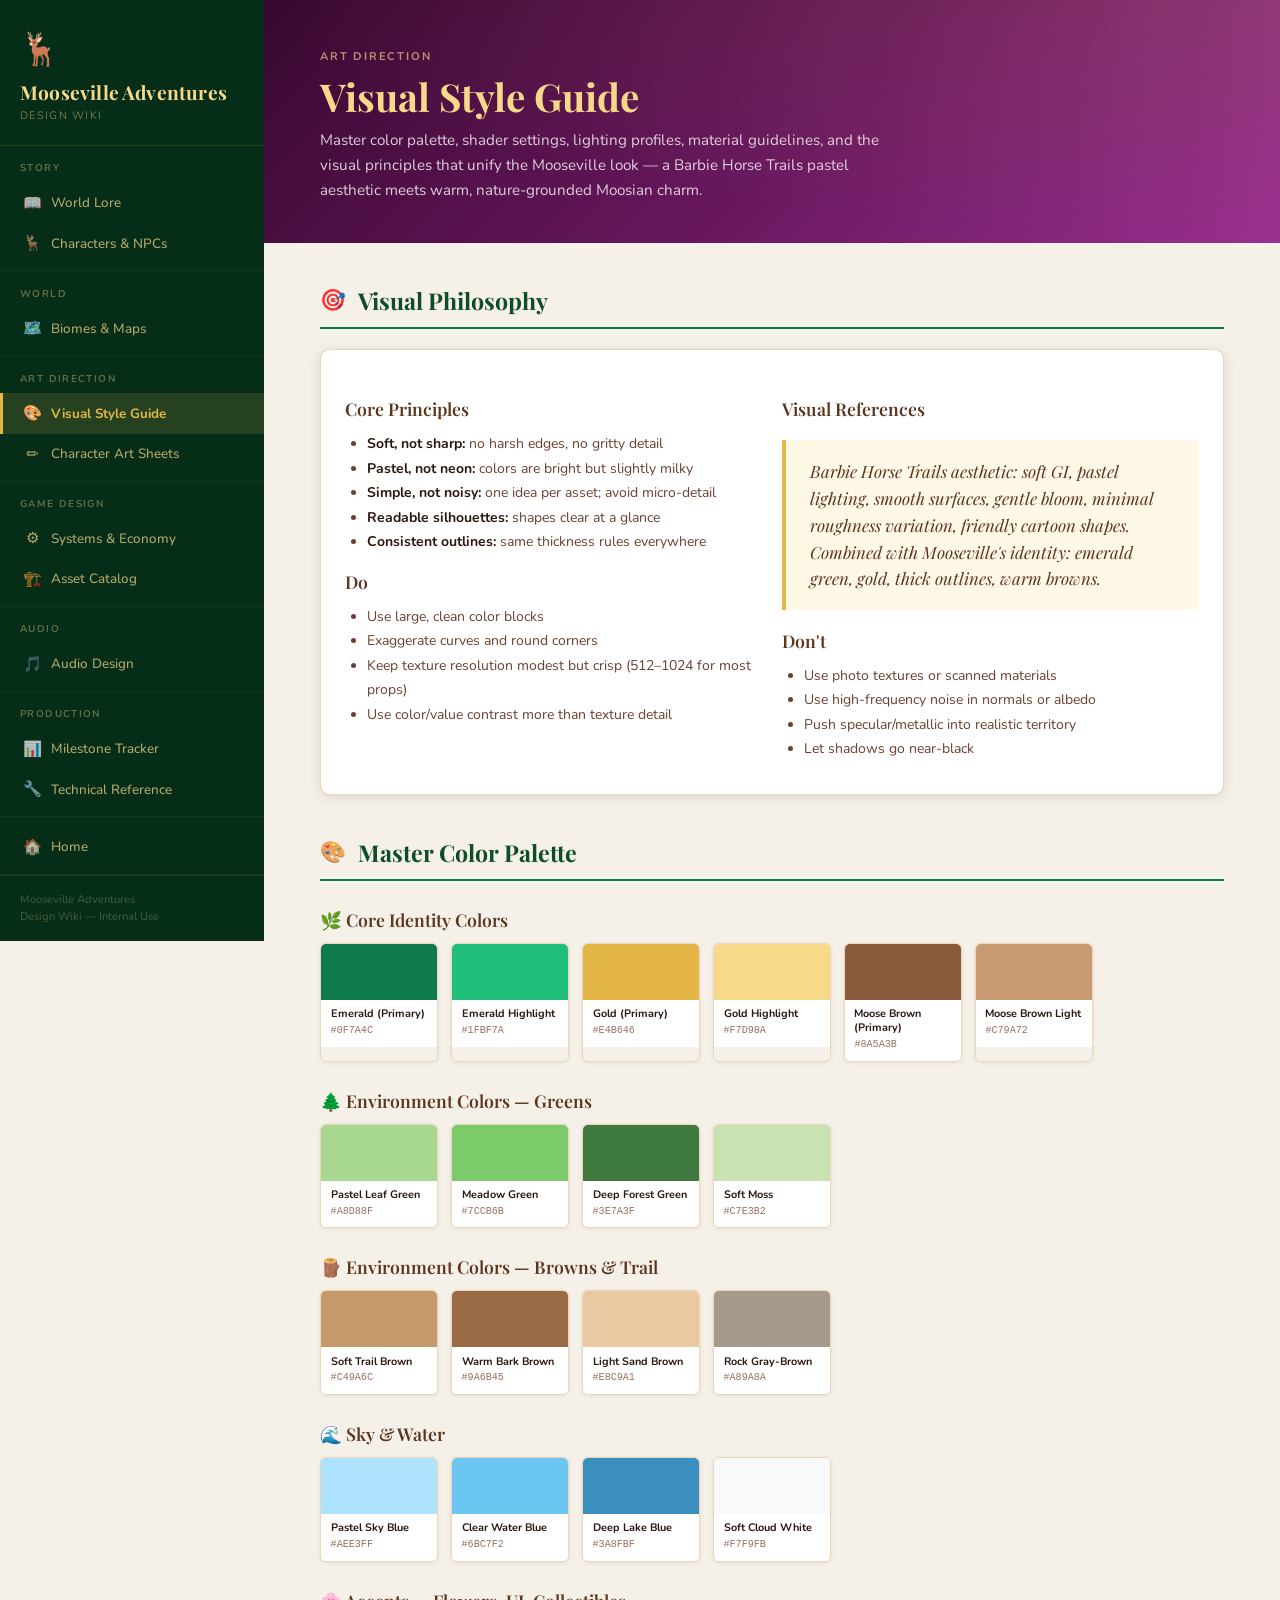
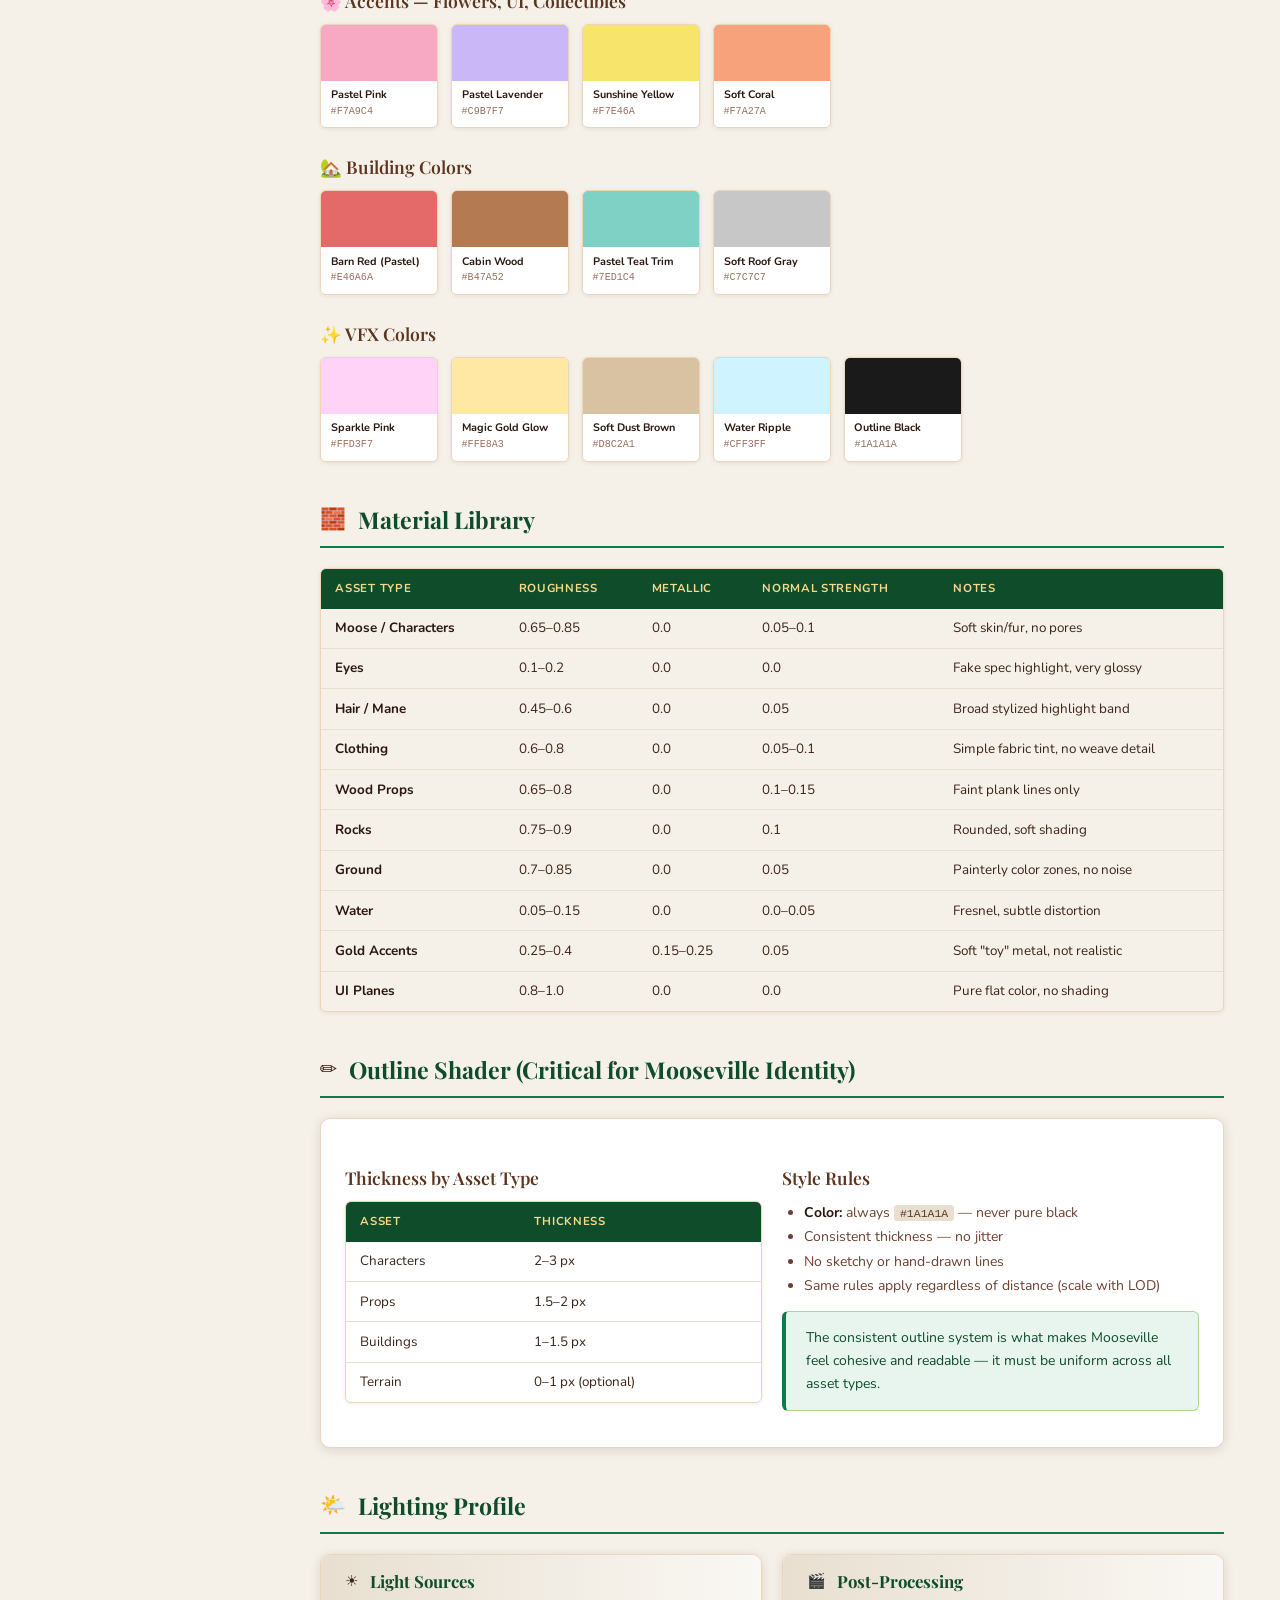
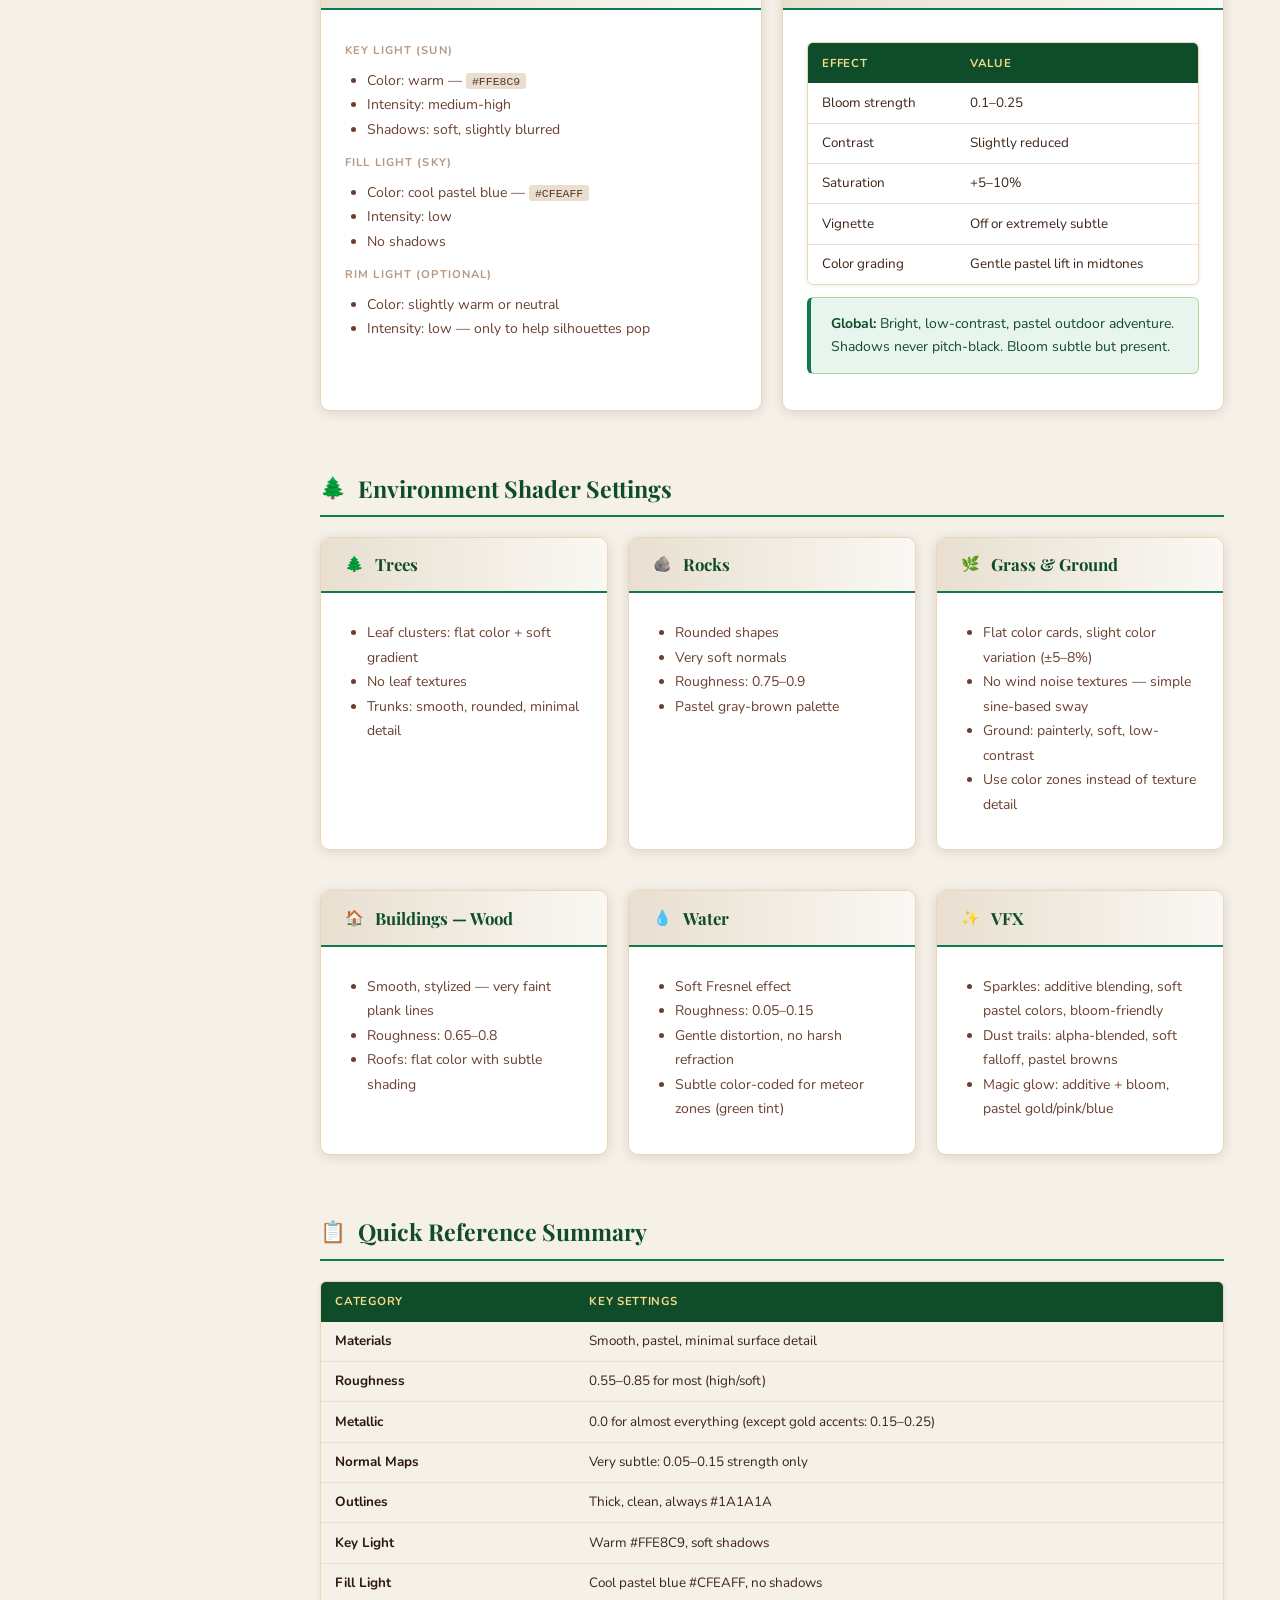
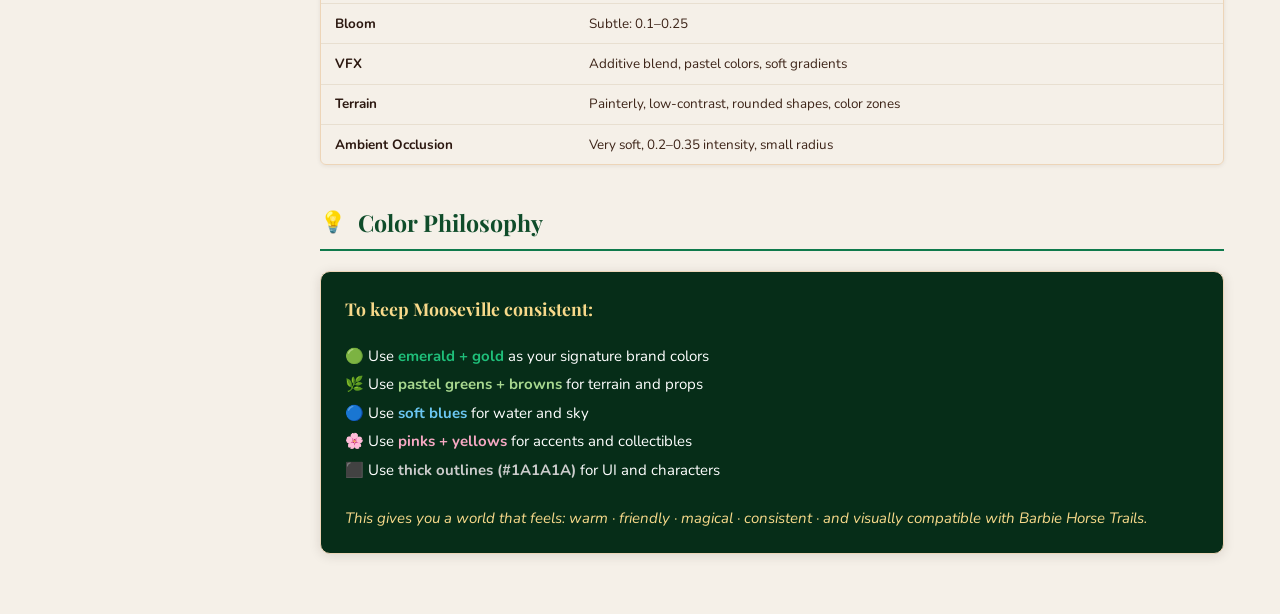
==== docs/art.html @ 783f7be5 "Initial Creation of Design" ====
<!DOCTYPE html>
<html lang="en">
<head>
<meta charset="UTF-8">
<meta name="viewport" content="width=device-width, initial-scale=1.0">
<title>Visual Style Guide — Mooseville Adventures</title>
<link rel="stylesheet" href="css/style.css">
</head>
<body>

<nav class="sidebar">
  <a href="index.html" class="sidebar-brand">
    <span class="brand-moose">🦌</span>
    <h1>Mooseville Adventures</h1>
    <div class="brand-sub">Design Wiki</div>
  </a>
  <div class="nav-group">
    <div class="nav-group-label">Story</div>
    <a href="lore.html" class="nav-link"><span class="nav-icon">📖</span> World Lore</a>
    <a href="characters.html" class="nav-link"><span class="nav-icon">🦌</span> Characters & NPCs</a>
  </div>
  <div class="nav-group">
    <div class="nav-group-label">World</div>
    <a href="world.html" class="nav-link"><span class="nav-icon">🗺️</span> Biomes & Maps</a>
  </div>
  <div class="nav-group">
    <div class="nav-group-label">Art Direction</div>
    <a href="art.html" class="nav-link"><span class="nav-icon">🎨</span> Visual Style Guide</a>
    <a href="character-art.html" class="nav-link"><span class="nav-icon">✏️</span> Character Art Sheets</a>
  </div>
  <div class="nav-group">
    <div class="nav-group-label">Game Design</div>
    <a href="design.html" class="nav-link"><span class="nav-icon">⚙️</span> Systems & Economy</a>
    <a href="assets.html" class="nav-link"><span class="nav-icon">🏗️</span> Asset Catalog</a>
  </div>
  <div class="nav-group">
    <div class="nav-group-label">Audio</div>
    <a href="audio.html" class="nav-link"><span class="nav-icon">🎵</span> Audio Design</a>
  </div>
  <div class="nav-group">
    <div class="nav-group-label">Production</div>
    <a href="milestones.html" class="nav-link"><span class="nav-icon">📊</span> Milestone Tracker</a>
    <a href="technical.html" class="nav-link"><span class="nav-icon">🔧</span> Technical Reference</a>
  </div>
  <div class="nav-group">
    <a href="index.html" class="nav-link"><span class="nav-icon">🏠</span> Home</a>
  </div>
  <div class="sidebar-footer">Mooseville Adventures<br>Design Wiki — Internal Use</div>
</nav>

<main class="main">

  <div class="page-hero hero-art">
    <div class="hero-label">Art Direction</div>
    <h1>Visual Style Guide</h1>
    <p class="hero-desc">
      Master color palette, shader settings, lighting profiles, material guidelines,
      and the visual principles that unify the Mooseville look — a Barbie Horse Trails
      pastel aesthetic meets warm, nature-grounded Moosian charm.
    </p>
  </div>

  <div class="content">

    <!-- Visual philosophy -->
    <div class="section-header">
      <span class="section-icon">🎯</span>
      <h2>Visual Philosophy</h2>
    </div>

    <div class="card">
      <div class="card-body">
        <div class="grid-2">
          <div>
            <h4 class="subsection-header">Core Principles</h4>
            <ul class="styled-list">
              <li><strong>Soft, not sharp:</strong> no harsh edges, no gritty detail</li>
              <li><strong>Pastel, not neon:</strong> colors are bright but slightly milky</li>
              <li><strong>Simple, not noisy:</strong> one idea per asset; avoid micro-detail</li>
              <li><strong>Readable silhouettes:</strong> shapes clear at a glance</li>
              <li><strong>Consistent outlines:</strong> same thickness rules everywhere</li>
            </ul>
            <h4 class="subsection-header" style="margin-top:1rem">Do</h4>
            <ul class="styled-list">
              <li>Use large, clean color blocks</li>
              <li>Exaggerate curves and round corners</li>
              <li>Keep texture resolution modest but crisp (512–1024 for most props)</li>
              <li>Use color/value contrast more than texture detail</li>
            </ul>
          </div>
          <div>
            <h4 class="subsection-header">Visual References</h4>
            <div class="pull-quote">
              Barbie Horse Trails aesthetic: soft GI, pastel lighting, smooth surfaces,
              gentle bloom, minimal roughness variation, friendly cartoon shapes.
              Combined with Mooseville's identity: emerald green, gold, thick outlines,
              warm browns.
            </div>
            <h4 class="subsection-header" style="margin-top:1rem">Don't</h4>
            <ul class="styled-list">
              <li>Use photo textures or scanned materials</li>
              <li>Use high-frequency noise in normals or albedo</li>
              <li>Push specular/metallic into realistic territory</li>
              <li>Let shadows go near-black</li>
            </ul>
          </div>
        </div>
      </div>
    </div>

    <!-- Master Color Palette -->
    <div class="section-header">
      <span class="section-icon">🎨</span>
      <h2>Master Color Palette</h2>
    </div>

    <h3 class="subsection-header">🌿 Core Identity Colors</h3>
    <div class="palette-grid">
      <div class="swatch"><div class="swatch-color" style="background:#0F7A4C"></div><div class="swatch-info"><span class="swatch-name">Emerald (Primary)</span><span class="swatch-hex">#0F7A4C</span></div></div>
      <div class="swatch"><div class="swatch-color" style="background:#1FBF7A"></div><div class="swatch-info"><span class="swatch-name">Emerald Highlight</span><span class="swatch-hex">#1FBF7A</span></div></div>
      <div class="swatch"><div class="swatch-color" style="background:#E4B646"></div><div class="swatch-info"><span class="swatch-name">Gold (Primary)</span><span class="swatch-hex">#E4B646</span></div></div>
      <div class="swatch"><div class="swatch-color" style="background:#F7D98A"></div><div class="swatch-info"><span class="swatch-name">Gold Highlight</span><span class="swatch-hex">#F7D98A</span></div></div>
      <div class="swatch"><div class="swatch-color" style="background:#8A5A3B"></div><div class="swatch-info"><span class="swatch-name">Moose Brown (Primary)</span><span class="swatch-hex">#8A5A3B</span></div></div>
      <div class="swatch"><div class="swatch-color" style="background:#C79A72"></div><div class="swatch-info"><span class="swatch-name">Moose Brown Light</span><span class="swatch-hex">#C79A72</span></div></div>
    </div>

    <h3 class="subsection-header">🌲 Environment Colors — Greens</h3>
    <div class="palette-grid">
      <div class="swatch"><div class="swatch-color" style="background:#A8D88F"></div><div class="swatch-info"><span class="swatch-name">Pastel Leaf Green</span><span class="swatch-hex">#A8D88F</span></div></div>
      <div class="swatch"><div class="swatch-color" style="background:#7CCB6B"></div><div class="swatch-info"><span class="swatch-name">Meadow Green</span><span class="swatch-hex">#7CCB6B</span></div></div>
      <div class="swatch"><div class="swatch-color" style="background:#3E7A3F"></div><div class="swatch-info"><span class="swatch-name">Deep Forest Green</span><span class="swatch-hex">#3E7A3F</span></div></div>
      <div class="swatch"><div class="swatch-color" style="background:#C7E3B2"></div><div class="swatch-info"><span class="swatch-name">Soft Moss</span><span class="swatch-hex">#C7E3B2</span></div></div>
    </div>

    <h3 class="subsection-header">🪵 Environment Colors — Browns & Trail</h3>
    <div class="palette-grid">
      <div class="swatch"><div class="swatch-color" style="background:#C49A6C"></div><div class="swatch-info"><span class="swatch-name">Soft Trail Brown</span><span class="swatch-hex">#C49A6C</span></div></div>
      <div class="swatch"><div class="swatch-color" style="background:#9A6B45"></div><div class="swatch-info"><span class="swatch-name">Warm Bark Brown</span><span class="swatch-hex">#9A6B45</span></div></div>
      <div class="swatch"><div class="swatch-color" style="background:#E8C9A1"></div><div class="swatch-info"><span class="swatch-name">Light Sand Brown</span><span class="swatch-hex">#E8C9A1</span></div></div>
      <div class="swatch"><div class="swatch-color" style="background:#A89A8A"></div><div class="swatch-info"><span class="swatch-name">Rock Gray-Brown</span><span class="swatch-hex">#A89A8A</span></div></div>
    </div>

    <h3 class="subsection-header">🌊 Sky & Water</h3>
    <div class="palette-grid">
      <div class="swatch"><div class="swatch-color" style="background:#AEE3FF"></div><div class="swatch-info"><span class="swatch-name">Pastel Sky Blue</span><span class="swatch-hex">#AEE3FF</span></div></div>
      <div class="swatch"><div class="swatch-color" style="background:#6BC7F2"></div><div class="swatch-info"><span class="swatch-name">Clear Water Blue</span><span class="swatch-hex">#6BC7F2</span></div></div>
      <div class="swatch"><div class="swatch-color" style="background:#3A8FBF"></div><div class="swatch-info"><span class="swatch-name">Deep Lake Blue</span><span class="swatch-hex">#3A8FBF</span></div></div>
      <div class="swatch"><div class="swatch-color" style="background:#F7F9FB"></div><div class="swatch-info"><span class="swatch-name">Soft Cloud White</span><span class="swatch-hex">#F7F9FB</span></div></div>
    </div>

    <h3 class="subsection-header">🌸 Accents — Flowers, UI, Collectibles</h3>
    <div class="palette-grid">
      <div class="swatch"><div class="swatch-color" style="background:#F7A9C4"></div><div class="swatch-info"><span class="swatch-name">Pastel Pink</span><span class="swatch-hex">#F7A9C4</span></div></div>
      <div class="swatch"><div class="swatch-color" style="background:#C9B7F7"></div><div class="swatch-info"><span class="swatch-name">Pastel Lavender</span><span class="swatch-hex">#C9B7F7</span></div></div>
      <div class="swatch"><div class="swatch-color" style="background:#F7E46A"></div><div class="swatch-info"><span class="swatch-name">Sunshine Yellow</span><span class="swatch-hex">#F7E46A</span></div></div>
      <div class="swatch"><div class="swatch-color" style="background:#F7A27A"></div><div class="swatch-info"><span class="swatch-name">Soft Coral</span><span class="swatch-hex">#F7A27A</span></div></div>
    </div>

    <h3 class="subsection-header">🏡 Building Colors</h3>
    <div class="palette-grid">
      <div class="swatch"><div class="swatch-color" style="background:#E46A6A"></div><div class="swatch-info"><span class="swatch-name">Barn Red (Pastel)</span><span class="swatch-hex">#E46A6A</span></div></div>
      <div class="swatch"><div class="swatch-color" style="background:#B47A52"></div><div class="swatch-info"><span class="swatch-name">Cabin Wood</span><span class="swatch-hex">#B47A52</span></div></div>
      <div class="swatch"><div class="swatch-color" style="background:#7ED1C4"></div><div class="swatch-info"><span class="swatch-name">Pastel Teal Trim</span><span class="swatch-hex">#7ED1C4</span></div></div>
      <div class="swatch"><div class="swatch-color" style="background:#C7C7C7"></div><div class="swatch-info"><span class="swatch-name">Soft Roof Gray</span><span class="swatch-hex">#C7C7C7</span></div></div>
    </div>

    <h3 class="subsection-header">✨ VFX Colors</h3>
    <div class="palette-grid">
      <div class="swatch"><div class="swatch-color" style="background:#FFD3F7"></div><div class="swatch-info"><span class="swatch-name">Sparkle Pink</span><span class="swatch-hex">#FFD3F7</span></div></div>
      <div class="swatch"><div class="swatch-color" style="background:#FFE8A3"></div><div class="swatch-info"><span class="swatch-name">Magic Gold Glow</span><span class="swatch-hex">#FFE8A3</span></div></div>
      <div class="swatch"><div class="swatch-color" style="background:#D8C2A1"></div><div class="swatch-info"><span class="swatch-name">Soft Dust Brown</span><span class="swatch-hex">#D8C2A1</span></div></div>
      <div class="swatch"><div class="swatch-color" style="background:#CFF3FF"></div><div class="swatch-info"><span class="swatch-name">Water Ripple</span><span class="swatch-hex">#CFF3FF</span></div></div>
      <div class="swatch"><div class="swatch-color" style="background:#1A1A1A"></div><div class="swatch-info"><span class="swatch-name">Outline Black</span><span class="swatch-hex">#1A1A1A</span></div></div>
    </div>

    <!-- Material Library -->
    <div class="section-header">
      <span class="section-icon">🧱</span>
      <h2>Material Library</h2>
    </div>

    <div class="table-wrap">
      <table>
        <thead>
          <tr>
            <th>Asset Type</th>
            <th>Roughness</th>
            <th>Metallic</th>
            <th>Normal Strength</th>
            <th>Notes</th>
          </tr>
        </thead>
        <tbody>
          <tr><td><strong>Moose / Characters</strong></td><td>0.65–0.85</td><td>0.0</td><td>0.05–0.1</td><td>Soft skin/fur, no pores</td></tr>
          <tr><td><strong>Eyes</strong></td><td>0.1–0.2</td><td>0.0</td><td>0.0</td><td>Fake spec highlight, very glossy</td></tr>
          <tr><td><strong>Hair / Mane</strong></td><td>0.45–0.6</td><td>0.0</td><td>0.05</td><td>Broad stylized highlight band</td></tr>
          <tr><td><strong>Clothing</strong></td><td>0.6–0.8</td><td>0.0</td><td>0.05–0.1</td><td>Simple fabric tint, no weave detail</td></tr>
          <tr><td><strong>Wood Props</strong></td><td>0.65–0.8</td><td>0.0</td><td>0.1–0.15</td><td>Faint plank lines only</td></tr>
          <tr><td><strong>Rocks</strong></td><td>0.75–0.9</td><td>0.0</td><td>0.1</td><td>Rounded, soft shading</td></tr>
          <tr><td><strong>Ground</strong></td><td>0.7–0.85</td><td>0.0</td><td>0.05</td><td>Painterly color zones, no noise</td></tr>
          <tr><td><strong>Water</strong></td><td>0.05–0.15</td><td>0.0</td><td>0.0–0.05</td><td>Fresnel, subtle distortion</td></tr>
          <tr><td><strong>Gold Accents</strong></td><td>0.25–0.4</td><td>0.15–0.25</td><td>0.05</td><td>Soft "toy" metal, not realistic</td></tr>
          <tr><td><strong>UI Planes</strong></td><td>0.8–1.0</td><td>0.0</td><td>0.0</td><td>Pure flat color, no shading</td></tr>
        </tbody>
      </table>
    </div>

    <!-- Outline shader -->
    <div class="section-header">
      <span class="section-icon">✏️</span>
      <h2>Outline Shader (Critical for Mooseville Identity)</h2>
    </div>

    <div class="card">
      <div class="card-body">
        <div class="grid-2">
          <div>
            <h4 class="subsection-header">Thickness by Asset Type</h4>
            <div class="table-wrap">
              <table>
                <thead><tr><th>Asset</th><th>Thickness</th></tr></thead>
                <tbody>
                  <tr><td>Characters</td><td>2–3 px</td></tr>
                  <tr><td>Props</td><td>1.5–2 px</td></tr>
                  <tr><td>Buildings</td><td>1–1.5 px</td></tr>
                  <tr><td>Terrain</td><td>0–1 px (optional)</td></tr>
                </tbody>
              </table>
            </div>
          </div>
          <div>
            <h4 class="subsection-header">Style Rules</h4>
            <ul class="styled-list">
              <li><strong>Color:</strong> always <code>#1A1A1A</code> — never pure black</li>
              <li>Consistent thickness — no jitter</li>
              <li>No sketchy or hand-drawn lines</li>
              <li>Same rules apply regardless of distance (scale with LOD)</li>
            </ul>
            <div class="info-box" style="margin-top:.75rem">
              The consistent outline system is what makes Mooseville feel cohesive and
              readable — it must be uniform across all asset types.
            </div>
          </div>
        </div>
      </div>
    </div>

    <!-- Lighting Profile -->
    <div class="section-header">
      <span class="section-icon">🌤️</span>
      <h2>Lighting Profile</h2>
    </div>

    <div class="grid-2">
      <div class="card">
        <div class="card-header"><span>☀️</span><h3>Light Sources</h3></div>
        <div class="card-body">
          <div class="biome-section-title">Key Light (Sun)</div>
          <ul class="styled-list">
            <li>Color: warm — <code>#FFE8C9</code></li>
            <li>Intensity: medium-high</li>
            <li>Shadows: soft, slightly blurred</li>
          </ul>
          <div class="biome-section-title">Fill Light (Sky)</div>
          <ul class="styled-list">
            <li>Color: cool pastel blue — <code>#CFEAFF</code></li>
            <li>Intensity: low</li>
            <li>No shadows</li>
          </ul>
          <div class="biome-section-title">Rim Light (Optional)</div>
          <ul class="styled-list">
            <li>Color: slightly warm or neutral</li>
            <li>Intensity: low — only to help silhouettes pop</li>
          </ul>
        </div>
      </div>
      <div class="card">
        <div class="card-header"><span>🎬</span><h3>Post-Processing</h3></div>
        <div class="card-body">
          <div class="table-wrap">
            <table>
              <thead><tr><th>Effect</th><th>Value</th></tr></thead>
              <tbody>
                <tr><td>Bloom strength</td><td>0.1–0.25</td></tr>
                <tr><td>Contrast</td><td>Slightly reduced</td></tr>
                <tr><td>Saturation</td><td>+5–10%</td></tr>
                <tr><td>Vignette</td><td>Off or extremely subtle</td></tr>
                <tr><td>Color grading</td><td>Gentle pastel lift in midtones</td></tr>
              </tbody>
            </table>
          </div>
          <div class="info-box" style="margin-top:.75rem">
            <strong>Global:</strong> Bright, low-contrast, pastel outdoor adventure.
            Shadows never pitch-black. Bloom subtle but present.
          </div>
        </div>
      </div>
    </div>

    <!-- Environment-specific shaders -->
    <div class="section-header">
      <span class="section-icon">🌲</span>
      <h2>Environment Shader Settings</h2>
    </div>

    <div class="grid-3">
      <div class="card">
        <div class="card-header"><span>🌲</span><h3>Trees</h3></div>
        <div class="card-body">
          <ul class="styled-list">
            <li>Leaf clusters: flat color + soft gradient</li>
            <li>No leaf textures</li>
            <li>Trunks: smooth, rounded, minimal detail</li>
          </ul>
        </div>
      </div>
      <div class="card">
        <div class="card-header"><span>🪨</span><h3>Rocks</h3></div>
        <div class="card-body">
          <ul class="styled-list">
            <li>Rounded shapes</li>
            <li>Very soft normals</li>
            <li>Roughness: 0.75–0.9</li>
            <li>Pastel gray-brown palette</li>
          </ul>
        </div>
      </div>
      <div class="card">
        <div class="card-header"><span>🌿</span><h3>Grass & Ground</h3></div>
        <div class="card-body">
          <ul class="styled-list">
            <li>Flat color cards, slight color variation (±5–8%)</li>
            <li>No wind noise textures — simple sine-based sway</li>
            <li>Ground: painterly, soft, low-contrast</li>
            <li>Use color zones instead of texture detail</li>
          </ul>
        </div>
      </div>
      <div class="card">
        <div class="card-header"><span>🏠</span><h3>Buildings — Wood</h3></div>
        <div class="card-body">
          <ul class="styled-list">
            <li>Smooth, stylized — very faint plank lines</li>
            <li>Roughness: 0.65–0.8</li>
            <li>Roofs: flat color with subtle shading</li>
          </ul>
        </div>
      </div>
      <div class="card">
        <div class="card-header"><span>💧</span><h3>Water</h3></div>
        <div class="card-body">
          <ul class="styled-list">
            <li>Soft Fresnel effect</li>
            <li>Roughness: 0.05–0.15</li>
            <li>Gentle distortion, no harsh refraction</li>
            <li>Subtle color-coded for meteor zones (green tint)</li>
          </ul>
        </div>
      </div>
      <div class="card">
        <div class="card-header"><span>✨</span><h3>VFX</h3></div>
        <div class="card-body">
          <ul class="styled-list">
            <li>Sparkles: additive blending, soft pastel colors, bloom-friendly</li>
            <li>Dust trails: alpha-blended, soft falloff, pastel browns</li>
            <li>Magic glow: additive + bloom, pastel gold/pink/blue</li>
          </ul>
        </div>
      </div>
    </div>

    <!-- Style summary table -->
    <div class="section-header">
      <span class="section-icon">📋</span>
      <h2>Quick Reference Summary</h2>
    </div>

    <div class="table-wrap">
      <table>
        <thead>
          <tr><th>Category</th><th>Key Settings</th></tr>
        </thead>
        <tbody>
          <tr><td><strong>Materials</strong></td><td>Smooth, pastel, minimal surface detail</td></tr>
          <tr><td><strong>Roughness</strong></td><td>0.55–0.85 for most (high/soft)</td></tr>
          <tr><td><strong>Metallic</strong></td><td>0.0 for almost everything (except gold accents: 0.15–0.25)</td></tr>
          <tr><td><strong>Normal Maps</strong></td><td>Very subtle: 0.05–0.15 strength only</td></tr>
          <tr><td><strong>Outlines</strong></td><td>Thick, clean, always #1A1A1A</td></tr>
          <tr><td><strong>Key Light</strong></td><td>Warm #FFE8C9, soft shadows</td></tr>
          <tr><td><strong>Fill Light</strong></td><td>Cool pastel blue #CFEAFF, no shadows</td></tr>
          <tr><td><strong>Bloom</strong></td><td>Subtle: 0.1–0.25</td></tr>
          <tr><td><strong>VFX</strong></td><td>Additive blend, pastel colors, soft gradients</td></tr>
          <tr><td><strong>Terrain</strong></td><td>Painterly, low-contrast, rounded shapes, color zones</td></tr>
          <tr><td><strong>Ambient Occlusion</strong></td><td>Very soft, 0.2–0.35 intensity, small radius</td></tr>
        </tbody>
      </table>
    </div>

    <!-- Color philosophy -->
    <div class="section-header">
      <span class="section-icon">💡</span>
      <h2>Color Philosophy</h2>
    </div>

    <div class="card" style="background:var(--emerald-darkest);color:white">
      <div class="card-body" style="line-height:1.9">
        <div style="color:var(--gold-light);font-family:'Playfair Display',Georgia,serif;font-size:1.1rem;margin-bottom:1rem;font-weight:700">To keep Mooseville consistent:</div>
        <ul style="list-style:none;padding:0">
          <li>🟢 Use <strong style="color:var(--emerald-light)">emerald + gold</strong> as your signature brand colors</li>
          <li>🌿 Use <strong style="color:#A8D88F">pastel greens + browns</strong> for terrain and props</li>
          <li>🔵 Use <strong style="color:#6BC7F2">soft blues</strong> for water and sky</li>
          <li>🌸 Use <strong style="color:#F7A9C4">pinks + yellows</strong> for accents and collectibles</li>
          <li>⬛ Use <strong style="color:#CCC">thick outlines (#1A1A1A)</strong> for UI and characters</li>
        </ul>
        <div style="margin-top:1.25rem;color:var(--gold-light);font-style:italic">
          This gives you a world that feels: warm · friendly · magical · consistent ·
          and visually compatible with Barbie Horse Trails.
        </div>
      </div>
    </div>

  </div><!-- /.content -->
</main>

<script src="js/site.js"></script>
</body>
</html>
---- docs/css/style.css ----
/* ============================================================
   MOOSEVILLE ADVENTURES — Design Wiki Stylesheet
   Palette: Emerald + Gold + Warm Brown on Cream
   ============================================================ */

@import url('https://fonts.googleapis.com/css2?family=Playfair+Display:ital,wght@0,400;0,600;0,700;1,400&family=Nunito:wght@400;500;600;700&display=swap');

/* ── Variables ─────────────────────────────────────────────── */
:root {
  --emerald-darkest: #062D18;
  --emerald-dark:    #0F4C2A;
  --emerald:         #0F7A4C;
  --emerald-mid:     #1A9A60;
  --emerald-light:   #1FBF7A;
  --emerald-pale:    #A8D88F;
  --emerald-bg:      #E8F5EE;

  --gold-dark:   #A07800;
  --gold:        #E4B646;
  --gold-light:  #F7D98A;
  --gold-pale:   #FFF8E6;
  --gold-hover:  #FFF3C4;

  --brown-darkest: #2C1508;
  --brown-dark:    #5C3520;
  --brown:         #8A5A3B;
  --brown-mid:     #B87A52;
  --brown-light:   #D4A87A;
  --brown-pale:    #EDD5B8;

  --cream-dark: #E8DFD0;
  --cream:      #F5F0E8;
  --cream-light:#FAF8F4;
  --white:      #FFFFFF;

  --text-darkest: #1A0C04;
  --text-dark:    #2C1810;
  --text-body:    #3D2418;
  --text-medium:  #6B4030;
  --text-light:   #9A7060;
  --text-muted:   #B89880;

  --sidebar-width: 264px;
  --radius-sm:  6px;
  --radius:     10px;
  --radius-lg:  16px;
  --shadow-sm:  0 1px 4px rgba(44,24,16,.08);
  --shadow:     0 2px 12px rgba(44,24,16,.12);
  --shadow-lg:  0 6px 28px rgba(44,24,16,.16);

  --transition: 0.18s ease;
}

/* ── Reset ──────────────────────────────────────────────────── */
*, *::before, *::after { box-sizing: border-box; margin: 0; padding: 0; }

html { scroll-behavior: smooth; }

body {
  font-family: 'Nunito', 'Segoe UI', system-ui, sans-serif;
  background: var(--cream);
  color: var(--text-body);
  min-height: 100vh;
  display: flex;
  font-size: 15px;
  line-height: 1.65;
}

/* ── Sidebar ─────────────────────────────────────────────────── */
.sidebar {
  width: var(--sidebar-width);
  min-height: 100vh;
  background: var(--emerald-darkest);
  position: fixed;
  left: 0; top: 0;
  overflow-y: auto;
  z-index: 200;
  display: flex;
  flex-direction: column;
  scrollbar-width: thin;
  scrollbar-color: var(--emerald-dark) transparent;
}

.sidebar-brand {
  padding: 1.5rem 1.25rem 1.25rem;
  border-bottom: 1px solid rgba(228,182,70,.15);
  text-decoration: none;
  display: block;
}

.sidebar-brand .brand-moose {
  font-size: 2rem;
  display: block;
  margin-bottom: .25rem;
}

.sidebar-brand h1 {
  font-family: 'Playfair Display', Georgia, serif;
  font-size: 1.2rem;
  font-weight: 700;
  color: var(--gold-light);
  line-height: 1.2;
  letter-spacing: .01em;
}

.sidebar-brand .brand-sub {
  font-size: .68rem;
  color: rgba(247,217,138,.45);
  text-transform: uppercase;
  letter-spacing: .12em;
  margin-top: .2rem;
  font-family: 'Nunito', sans-serif;
}

.nav-group {
  padding: .6rem 0 .4rem;
  border-bottom: 1px solid rgba(228,182,70,.07);
}

.nav-group-label {
  font-size: .62rem;
  color: rgba(247,217,138,.38);
  text-transform: uppercase;
  letter-spacing: .14em;
  padding: .3rem 1.25rem .4rem;
  font-weight: 700;
}

.nav-link {
  display: flex;
  align-items: center;
  gap: .55rem;
  padding: .48rem 1.25rem;
  color: rgba(247,217,138,.72);
  text-decoration: none;
  font-size: .84rem;
  font-weight: 500;
  transition: background var(--transition), color var(--transition), border-color var(--transition);
  border-left: 3px solid transparent;
  position: relative;
}

.nav-link:hover {
  background: rgba(228,182,70,.08);
  color: var(--gold-light);
  border-left-color: rgba(228,182,70,.3);
}

.nav-link.active {
  background: rgba(228,182,70,.14);
  color: var(--gold);
  border-left-color: var(--gold);
  font-weight: 700;
}

.nav-icon { font-size: .95rem; width: 1.2rem; text-align: center; flex-shrink: 0; }

.sidebar-footer {
  margin-top: auto;
  padding: 1rem 1.25rem;
  border-top: 1px solid rgba(228,182,70,.1);
  font-size: .7rem;
  color: rgba(247,217,138,.28);
  font-family: 'Nunito', sans-serif;
  line-height: 1.5;
}

/* ── Main layout ─────────────────────────────────────────────── */
.main {
  margin-left: var(--sidebar-width);
  flex: 1;
  min-height: 100vh;
  display: flex;
  flex-direction: column;
}

/* ── Page Hero ───────────────────────────────────────────────── */
.page-hero {
  padding: 3rem 3.5rem 2.5rem;
  background: linear-gradient(135deg, var(--emerald-dark) 0%, var(--emerald) 55%, var(--emerald-mid) 100%);
  color: #fff;
  position: relative;
  overflow: hidden;
}

.page-hero::after {
  content: '';
  position: absolute;
  inset: 0;
  background: radial-gradient(ellipse at top right, rgba(228,182,70,.12) 0%, transparent 70%);
  pointer-events: none;
}

.page-hero .hero-label {
  font-size: .7rem;
  text-transform: uppercase;
  letter-spacing: .16em;
  color: rgba(247,217,138,.65);
  margin-bottom: .5rem;
  font-weight: 700;
}

.page-hero h1 {
  font-family: 'Playfair Display', Georgia, serif;
  font-size: 2.4rem;
  font-weight: 700;
  color: var(--gold-light);
  line-height: 1.15;
  margin-bottom: .6rem;
}

.page-hero .hero-desc {
  font-size: .95rem;
  color: rgba(255,255,255,.8);
  max-width: 580px;
  line-height: 1.65;
  font-weight: 400;
}

.page-hero.hero-lore    { background: linear-gradient(135deg, #1A2C3A 0%, #1F4060 55%, #2A5F8A 100%); }
.page-hero.hero-world   { background: linear-gradient(135deg, #1A3020 0%, #2A5A35 55%, #3A7A48 100%); }
.page-hero.hero-chars   { background: linear-gradient(135deg, #3A2010 0%, #6A3820 55%, #8A5A35 100%); }
.page-hero.hero-art     { background: linear-gradient(135deg, #380830 0%, #6A1860 55%, #9A3090 100%); }
.page-hero.hero-design  { background: linear-gradient(135deg, #181840 0%, #2A2A70 55%, #3A3AA0 100%); }
.page-hero.hero-assets  { background: linear-gradient(135deg, #1A1A30 0%, #303060 55%, #484890 100%); }
.page-hero.hero-ms      { background: linear-gradient(135deg, #302010 0%, #5A3A18 55%, #8A5A28 100%); }
.page-hero.hero-tech    { background: linear-gradient(135deg, #101828 0%, #1A2A40 55%, #253852 100%); }

/* ── Content area ────────────────────────────────────────────── */
.content {
  padding: 2.5rem 3.5rem;
  flex: 1;
}

/* ── Section headers ─────────────────────────────────────────── */
.section-header {
  display: flex;
  align-items: center;
  gap: .75rem;
  margin: 2.5rem 0 1.25rem;
  padding-bottom: .6rem;
  border-bottom: 2px solid var(--emerald);
}

.section-header:first-child { margin-top: 0; }

.section-header h2 {
  font-family: 'Playfair Display', Georgia, serif;
  font-size: 1.45rem;
  color: var(--emerald-dark);
  font-weight: 700;
}

.section-icon { font-size: 1.3rem; }

.subsection-header {
  font-family: 'Playfair Display', Georgia, serif;
  font-size: 1.1rem;
  color: var(--brown-dark);
  margin: 1.75rem 0 .75rem;
  font-weight: 600;
}

/* ── Cards ───────────────────────────────────────────────────── */
.card {
  background: var(--white);
  border-radius: var(--radius);
  box-shadow: var(--shadow);
  border: 1px solid var(--brown-pale);
  margin-bottom: 1.25rem;
  overflow: hidden;
}

.card-header {
  padding: .9rem 1.5rem;
  background: linear-gradient(to right, var(--cream-dark), var(--cream-light));
  border-bottom: 2px solid var(--emerald);
  display: flex;
  align-items: center;
  gap: .7rem;
}

.card-header h3 {
  font-family: 'Playfair Display', Georgia, serif;
  font-size: 1.05rem;
  color: var(--emerald-dark);
  font-weight: 700;
}

.card-header .card-tag {
  margin-left: auto;
  font-size: .68rem;
  font-weight: 700;
  text-transform: uppercase;
  letter-spacing: .08em;
  color: var(--text-muted);
}

.card-body { padding: 1.25rem 1.5rem; }

.card-body p { margin-bottom: .75rem; }
.card-body p:last-child { margin-bottom: 0; }

/* ── Grid layouts ────────────────────────────────────────────── */
.grid-2 {
  display: grid;
  grid-template-columns: repeat(2, 1fr);
  gap: 1.25rem;
}

.grid-3 {
  display: grid;
  grid-template-columns: repeat(3, 1fr);
  gap: 1.25rem;
}

.grid-4 {
  display: grid;
  grid-template-columns: repeat(4, 1fr);
  gap: 1rem;
}

/* ── Navigation cards (home page) ────────────────────────────── */
.nav-cards {
  display: grid;
  grid-template-columns: repeat(auto-fill, minmax(220px, 1fr));
  gap: 1.25rem;
  margin: 1.5rem 0;
}

.nav-card {
  display: block;
  text-decoration: none;
  background: var(--white);
  border-radius: var(--radius);
  border: 1px solid var(--brown-pale);
  box-shadow: var(--shadow-sm);
  padding: 1.5rem 1.25rem;
  transition: box-shadow var(--transition), transform var(--transition), border-color var(--transition);
}

.nav-card:hover {
  box-shadow: var(--shadow-lg);
  transform: translateY(-2px);
  border-color: var(--emerald);
}

.nav-card .nav-card-icon {
  font-size: 2rem;
  display: block;
  margin-bottom: .6rem;
}

.nav-card h3 {
  font-family: 'Playfair Display', Georgia, serif;
  font-size: 1rem;
  color: var(--emerald-dark);
  margin-bottom: .3rem;
  font-weight: 700;
}

.nav-card p {
  font-size: .8rem;
  color: var(--text-light);
  line-height: 1.5;
}

/* ── Stat bar (home) ─────────────────────────────────────────── */
.stat-bar {
  display: grid;
  grid-template-columns: repeat(auto-fill, minmax(140px, 1fr));
  gap: 1rem;
  background: var(--emerald-dark);
  border-radius: var(--radius);
  padding: 1.5rem 2rem;
  margin-bottom: 2rem;
}

.stat-item { text-align: center; }

.stat-value {
  font-family: 'Playfair Display', Georgia, serif;
  font-size: 2rem;
  font-weight: 700;
  color: var(--gold-light);
  display: block;
  line-height: 1;
}

.stat-label {
  font-size: .7rem;
  color: rgba(255,255,255,.6);
  text-transform: uppercase;
  letter-spacing: .1em;
  margin-top: .4rem;
  display: block;
}

/* ── Tables ──────────────────────────────────────────────────── */
.table-wrap {
  overflow-x: auto;
  border-radius: var(--radius-sm);
  border: 1px solid var(--brown-pale);
  box-shadow: var(--shadow-sm);
  margin: .75rem 0;
}

table {
  width: 100%;
  border-collapse: collapse;
  font-size: .84rem;
  font-family: 'Nunito', sans-serif;
}

thead th {
  background: var(--emerald-dark);
  color: var(--gold-light);
  padding: .65rem .9rem;
  text-align: left;
  font-weight: 700;
  font-size: .72rem;
  text-transform: uppercase;
  letter-spacing: .06em;
  white-space: nowrap;
}

tbody td {
  padding: .6rem .9rem;
  border-bottom: 1px solid var(--cream-dark);
  color: var(--text-body);
  vertical-align: top;
  line-height: 1.5;
}

tbody tr:last-child td { border-bottom: none; }

tbody tr:hover td { background: var(--gold-pale); }

/* ── Badges ──────────────────────────────────────────────────── */
.badge {
  display: inline-block;
  padding: .18rem .55rem;
  border-radius: 20px;
  font-size: .68rem;
  font-weight: 700;
  font-family: 'Nunito', sans-serif;
  text-transform: uppercase;
  letter-spacing: .06em;
  white-space: nowrap;
}

.badge-tier-a { background: #FFE8E8; color: #B00; border: 1px solid #FFB8B8; }
.badge-tier-b { background: var(--gold-pale); color: var(--gold-dark); border: 1px solid var(--gold-light); }
.badge-tier-c { background: #E8F0FF; color: #3050B0; border: 1px solid #B8CAFF; }
.badge-tier-d { background: #F0E8FF; color: #6040A0; border: 1px solid #CCBBFF; }

.badge-planned     { background: #EEF2FF; color: #3848B0; border: 1px solid #C0CAFF; }
.badge-in-progress { background: #FFFAEC; color: #8A6000; border: 1px solid var(--gold-light); }
.badge-review      { background: #FFF0E0; color: #A04000; border: 1px solid #FFCC99; }
.badge-blocked     { background: #FFE8E8; color: #B00; border: 1px solid #FFB8B8; }
.badge-complete    { background: #E6FFF0; color: #1A7A3A; border: 1px solid #99EEC4; }

.badge-risk-low  { background: #E6FFF0; color: #1A7A3A; }
.badge-risk-med  { background: #FFFAEC; color: #8A6000; }
.badge-risk-high { background: #FFE8E8; color: #B00; }

/* ── Color Palette ───────────────────────────────────────────── */
.palette-grid {
  display: grid;
  grid-template-columns: repeat(auto-fill, minmax(110px, 1fr));
  gap: .8rem;
  margin: .75rem 0;
}

.swatch {
  border-radius: var(--radius-sm);
  overflow: hidden;
  box-shadow: var(--shadow-sm);
  border: 1px solid var(--brown-pale);
}

.swatch-color { height: 56px; }

.swatch-info {
  padding: .45rem .6rem;
  background: white;
}

.swatch-name {
  display: block;
  font-size: .68rem;
  font-weight: 700;
  color: var(--text-dark);
  line-height: 1.3;
}

.swatch-hex {
  display: block;
  font-size: .63rem;
  color: var(--text-light);
  font-family: 'Courier New', monospace;
  margin-top: .1rem;
}

/* ── Pull quote ──────────────────────────────────────────────── */
.pull-quote {
  border-left: 4px solid var(--gold);
  background: var(--gold-pale);
  padding: 1.1rem 1.5rem;
  border-radius: 0 var(--radius-sm) var(--radius-sm) 0;
  margin: 1.25rem 0;
  font-family: 'Playfair Display', Georgia, serif;
  font-style: italic;
  font-size: 1.05rem;
  color: var(--brown-dark);
  line-height: 1.6;
}

/* ── Info box ────────────────────────────────────────────────── */
.info-box {
  background: var(--emerald-bg);
  border: 1px solid var(--emerald-pale);
  border-left: 4px solid var(--emerald);
  border-radius: var(--radius-sm);
  padding: .9rem 1.25rem;
  margin: 1rem 0;
  font-size: .875rem;
  color: var(--emerald-dark);
}

.info-box strong { color: var(--emerald-dark); font-weight: 700; }

.warn-box {
  background: var(--gold-hover);
  border: 1px solid var(--gold-light);
  border-left: 4px solid var(--gold);
  border-radius: var(--radius-sm);
  padding: .9rem 1.25rem;
  margin: 1rem 0;
  font-size: .875rem;
  color: var(--brown-dark);
}

/* ── Image gallery ───────────────────────────────────────────── */
.image-grid {
  display: grid;
  grid-template-columns: repeat(auto-fill, minmax(200px, 1fr));
  gap: 1rem;
  margin: 1rem 0;
}

.image-card {
  border-radius: var(--radius-sm);
  overflow: hidden;
  border: 1px solid var(--brown-pale);
  box-shadow: var(--shadow-sm);
  background: var(--white);
  transition: box-shadow var(--transition), transform var(--transition);
}

.image-card:hover {
  box-shadow: var(--shadow);
  transform: translateY(-2px);
}

.image-card img {
  width: 100%;
  height: 140px;
  object-fit: cover;
  display: block;
}

.image-card .image-caption {
  padding: .5rem .75rem;
  font-size: .75rem;
  color: var(--text-medium);
  font-weight: 600;
  line-height: 1.4;
}

/* ── Character cards ─────────────────────────────────────────── */
.char-card {
  background: var(--white);
  border: 1px solid var(--brown-pale);
  border-radius: var(--radius);
  box-shadow: var(--shadow);
  overflow: hidden;
  display: flex;
  flex-direction: column;
}

.char-card-img {
  width: 100%;
  height: 200px;
  object-fit: cover;
  object-position: center top;
}

.char-card-img-placeholder {
  width: 100%;
  height: 200px;
  background: linear-gradient(135deg, var(--emerald-dark), var(--emerald));
  display: flex;
  align-items: center;
  justify-content: center;
  font-size: 4rem;
}

.char-card-body { padding: 1.25rem; flex: 1; }

.char-card-name {
  font-family: 'Playfair Display', Georgia, serif;
  font-size: 1.2rem;
  color: var(--emerald-dark);
  margin-bottom: .15rem;
  font-weight: 700;
}

.char-card-role {
  font-size: .75rem;
  color: var(--gold-dark);
  text-transform: uppercase;
  letter-spacing: .08em;
  font-weight: 700;
  margin-bottom: .75rem;
}

.char-card-body p { font-size: .875rem; color: var(--text-medium); line-height: 1.6; }

/* ── Biome cards ─────────────────────────────────────────────── */
.biome-card {
  background: var(--white);
  border: 1px solid var(--brown-pale);
  border-radius: var(--radius);
  box-shadow: var(--shadow-sm);
  overflow: hidden;
}

.biome-header {
  padding: 1rem 1.25rem;
  color: white;
  display: flex;
  align-items: center;
  gap: .75rem;
}

.biome-icon { font-size: 1.5rem; }

.biome-header h3 {
  font-family: 'Playfair Display', Georgia, serif;
  font-size: 1.05rem;
  font-weight: 700;
}

.biome-header .biome-purpose {
  font-size: .72rem;
  opacity: .85;
  margin-top: .15rem;
}

.biome-body { padding: 1rem 1.25rem; }

.biome-tags { display: flex; flex-wrap: wrap; gap: .4rem; margin-bottom: .75rem; }

.biome-tag {
  background: var(--cream-dark);
  color: var(--text-medium);
  border-radius: 20px;
  padding: .2rem .6rem;
  font-size: .68rem;
  font-weight: 600;
}

.biome-section-title {
  font-size: .7rem;
  text-transform: uppercase;
  letter-spacing: .1em;
  color: var(--text-muted);
  font-weight: 700;
  margin: .75rem 0 .3rem;
}

.biome-list {
  list-style: none;
  font-size: .8rem;
  color: var(--text-medium);
  line-height: 1.7;
}

.biome-list li::before { content: '• '; color: var(--emerald); }

/* ── Milestone tracker ───────────────────────────────────────── */
.ms-grid {
  display: grid;
  grid-template-columns: repeat(auto-fill, minmax(280px, 1fr));
  gap: 1.25rem;
}

.ms-card {
  background: var(--white);
  border-radius: var(--radius);
  border: 2px solid var(--brown-pale);
  box-shadow: var(--shadow-sm);
  overflow: hidden;
  transition: border-color var(--transition), box-shadow var(--transition);
}

.ms-card.status-planned     { border-top: 4px solid #4868E0; }
.ms-card.status-in-progress { border-top: 4px solid var(--gold); }
.ms-card.status-blocked     { border-top: 4px solid #C00; }
.ms-card.status-complete    { border-top: 4px solid #1A8A3A; }

.ms-card-head {
  padding: 1rem 1.25rem .75rem;
  display: flex;
  align-items: flex-start;
  justify-content: space-between;
  gap: .5rem;
}

.ms-id {
  font-size: .68rem;
  font-weight: 800;
  color: var(--gold-dark);
  text-transform: uppercase;
  letter-spacing: .1em;
  background: var(--gold-pale);
  padding: .2rem .5rem;
  border-radius: 4px;
  flex-shrink: 0;
}

.ms-name {
  font-family: 'Playfair Display', Georgia, serif;
  font-size: 1rem;
  font-weight: 700;
  color: var(--emerald-dark);
  line-height: 1.25;
  flex: 1;
  margin: 0 .5rem;
}

.ms-body { padding: 0 1.25rem 1.25rem; }

.ms-unlock {
  font-size: .8rem;
  color: var(--text-medium);
  margin-bottom: .75rem;
  line-height: 1.5;
}

.ms-meta {
  display: grid;
  grid-template-columns: 1fr 1fr;
  gap: .4rem;
  font-size: .75rem;
}

.ms-meta-item { }
.ms-meta-label {
  font-size: .63rem;
  text-transform: uppercase;
  letter-spacing: .08em;
  color: var(--text-muted);
  font-weight: 700;
  display: block;
}
.ms-meta-value {
  color: var(--text-body);
  font-weight: 600;
}

.ms-deps {
  margin-top: .75rem;
  padding-top: .75rem;
  border-top: 1px solid var(--cream-dark);
  font-size: .75rem;
  color: var(--text-light);
}

.ms-deps strong { color: var(--text-medium); }

.ms-status-btn {
  display: block;
  width: 100%;
  text-align: left;
  cursor: pointer;
  border: none;
  background: none;
  padding: 0;
}

/* Status select */
.status-select {
  font-family: 'Nunito', sans-serif;
  font-size: .75rem;
  font-weight: 700;
  border: none;
  border-radius: 4px;
  padding: .25rem .5rem;
  cursor: pointer;
  appearance: none;
  -webkit-appearance: none;
  background-image: url("data:image/svg+xml,%3Csvg xmlns='http://www.w3.org/2000/svg' width='10' height='6'%3E%3Cpath d='M0 0l5 6 5-6z' fill='%23888'/%3E%3C/svg%3E");
  background-repeat: no-repeat;
  background-position: right .4rem center;
  background-size: 8px;
  padding-right: 1.4rem;
}

/* ── Progress bar ────────────────────────────────────────────── */
.progress-wrap { margin: 1.5rem 0; }

.progress-label {
  display: flex;
  justify-content: space-between;
  font-size: .8rem;
  margin-bottom: .4rem;
  color: var(--text-medium);
  font-weight: 600;
}

.progress-bar {
  height: 12px;
  background: var(--cream-dark);
  border-radius: 6px;
  overflow: hidden;
}

.progress-fill {
  height: 100%;
  background: linear-gradient(to right, var(--emerald), var(--emerald-light));
  border-radius: 6px;
  transition: width .6s ease;
}

/* ── Typography helpers ──────────────────────────────────────── */
h1, h2, h3, h4, h5 { line-height: 1.25; }

.serif { font-family: 'Playfair Display', Georgia, serif; }

p { margin-bottom: .75rem; }
p:last-child { margin-bottom: 0; }

ul.styled-list, ol.styled-list {
  padding-left: 1.4rem;
  margin: .5rem 0 .75rem;
  font-size: .875rem;
  line-height: 1.75;
  color: var(--text-medium);
}

.two-col-list {
  columns: 2;
  column-gap: 2rem;
}

strong { color: var(--text-dark); }

.text-emerald { color: var(--emerald); }
.text-gold    { color: var(--gold-dark); }
.text-brown   { color: var(--brown-dark); }
.text-muted   { color: var(--text-muted); }
.text-sm      { font-size: .8rem; }
.text-xs      { font-size: .72rem; }

/* ── Divider ─────────────────────────────────────────────────── */
.divider {
  border: none;
  border-top: 1px solid var(--cream-dark);
  margin: 2rem 0;
}

/* ── Tag list ────────────────────────────────────────────────── */
.tag-list { display: flex; flex-wrap: wrap; gap: .4rem; margin: .5rem 0; }

.tag {
  background: var(--cream-dark);
  color: var(--text-medium);
  border-radius: 20px;
  padding: .2rem .7rem;
  font-size: .72rem;
  font-weight: 600;
}

.tag-emerald { background: var(--emerald-bg); color: var(--emerald-dark); }
.tag-gold    { background: var(--gold-hover); color: var(--gold-dark); }
.tag-brown   { background: var(--brown-pale); color: var(--brown-dark); }

/* ── Code block ──────────────────────────────────────────────── */
pre, code {
  font-family: 'Courier New', Consolas, monospace;
  font-size: .82rem;
}

pre {
  background: var(--emerald-darkest);
  color: var(--gold-light);
  border-radius: var(--radius-sm);
  padding: 1rem 1.25rem;
  overflow-x: auto;
  margin: .75rem 0;
  line-height: 1.6;
}

code {
  background: var(--cream-dark);
  color: var(--brown-dark);
  padding: .1rem .35rem;
  border-radius: 3px;
  font-size: .82em;
}

pre code {
  background: none;
  color: inherit;
  padding: 0;
}

/* ── Responsive ──────────────────────────────────────────────── */
@media (max-width: 1024px) {
  .grid-3 { grid-template-columns: repeat(2, 1fr); }
  .grid-4 { grid-template-columns: repeat(2, 1fr); }
  .content { padding: 2rem 2rem; }
  .page-hero { padding: 2.5rem 2rem; }
}

@media (max-width: 768px) {
  .sidebar { transform: translateX(calc(-1 * var(--sidebar-width))); transition: transform .25s ease; }
  .sidebar.open { transform: translateX(0); }
  .main { margin-left: 0; }
  .grid-2, .grid-3, .grid-4 { grid-template-columns: 1fr; }
  .page-hero h1 { font-size: 1.8rem; }
  .two-col-list { columns: 1; }
}

/* ── Print ───────────────────────────────────────────────────── */
@media print {
  .sidebar { display: none; }
  .main { margin-left: 0; }
  .page-hero { -webkit-print-color-adjust: exact; print-color-adjust: exact; }
  .card { box-shadow: none; border: 1px solid #ccc; }
}
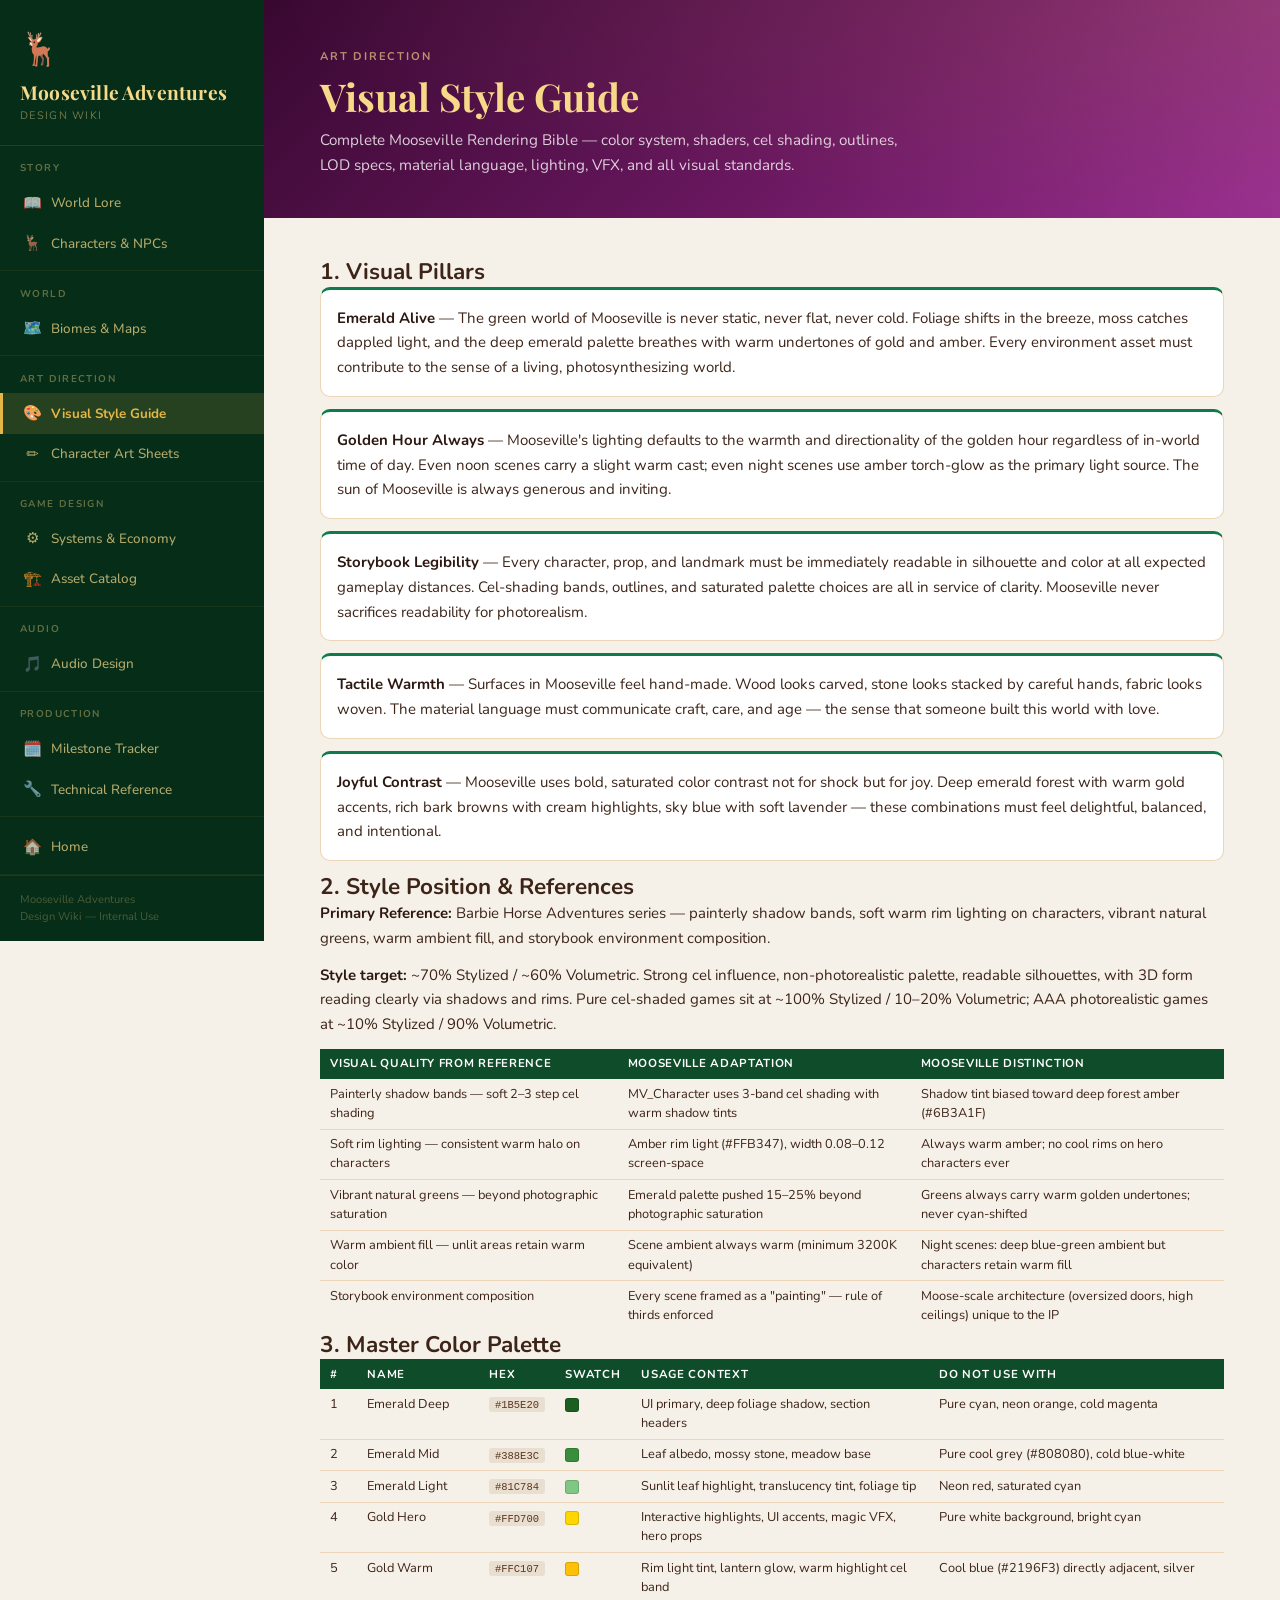
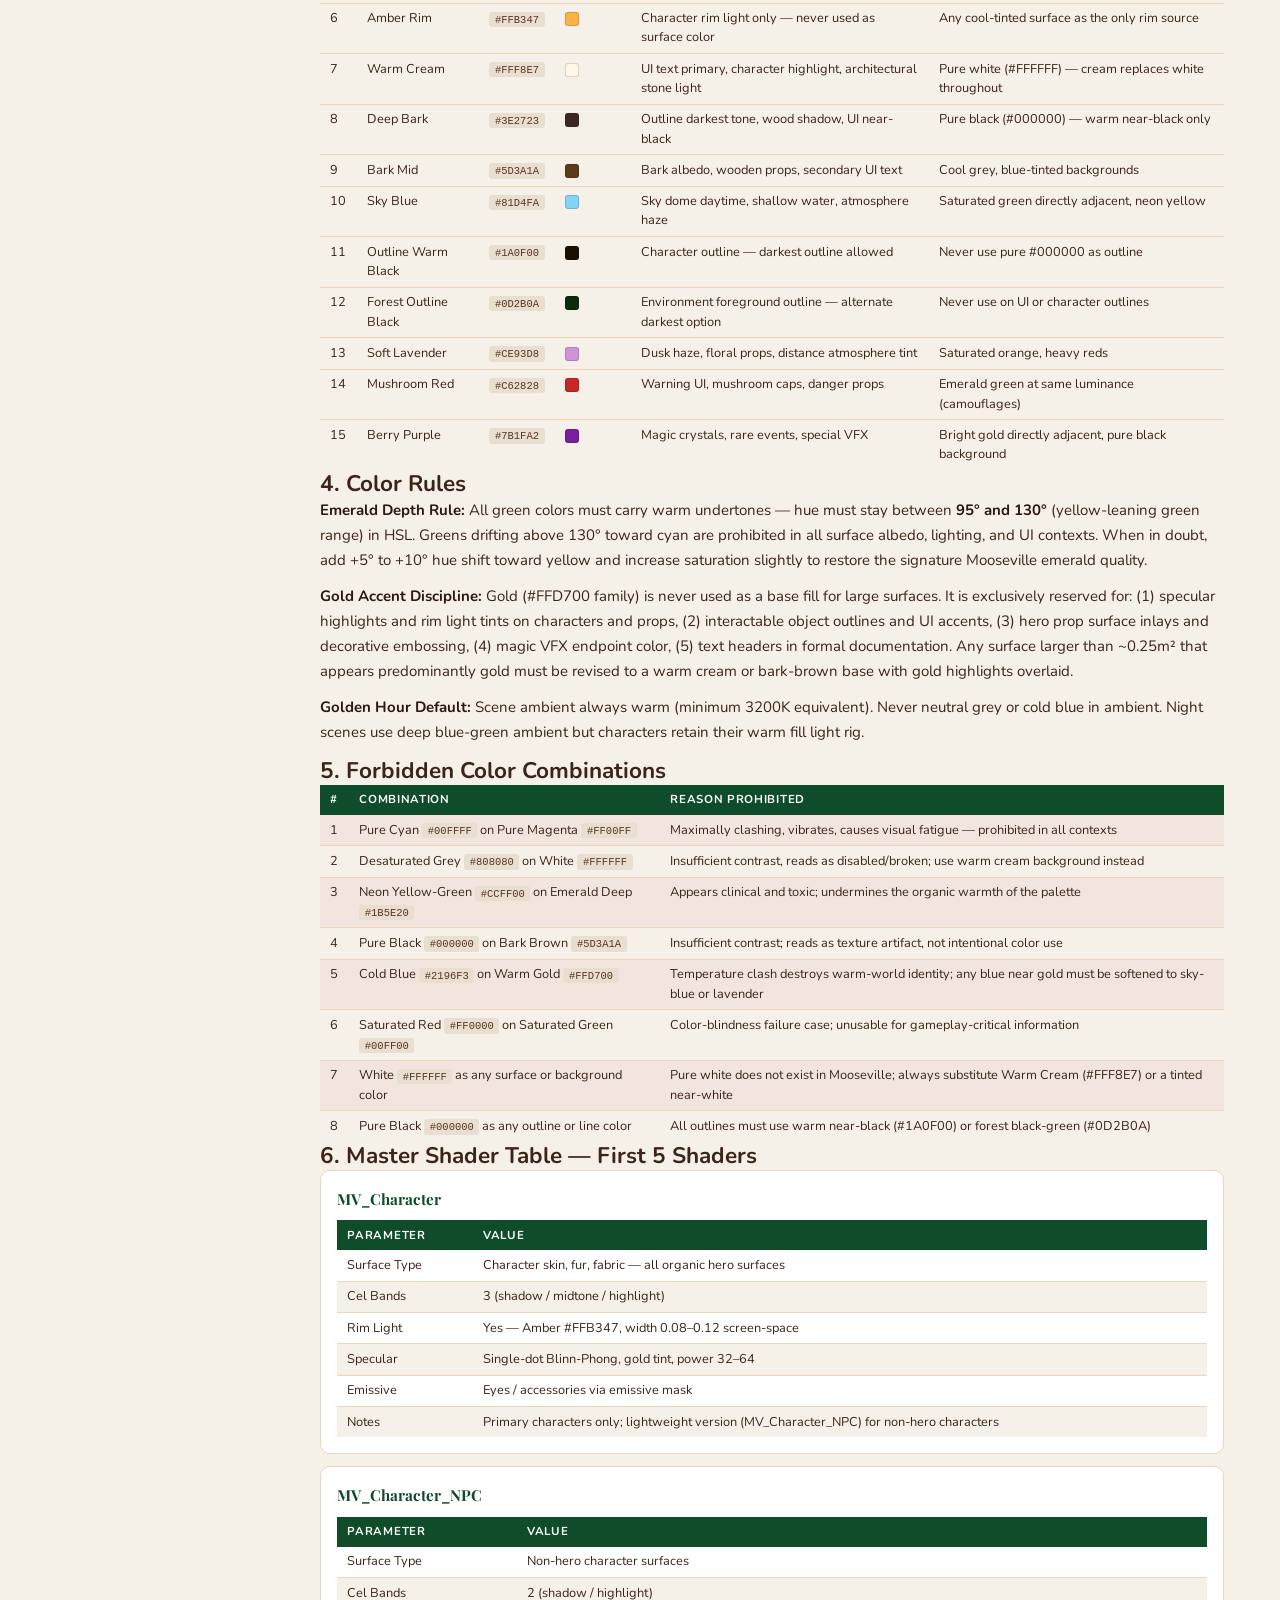
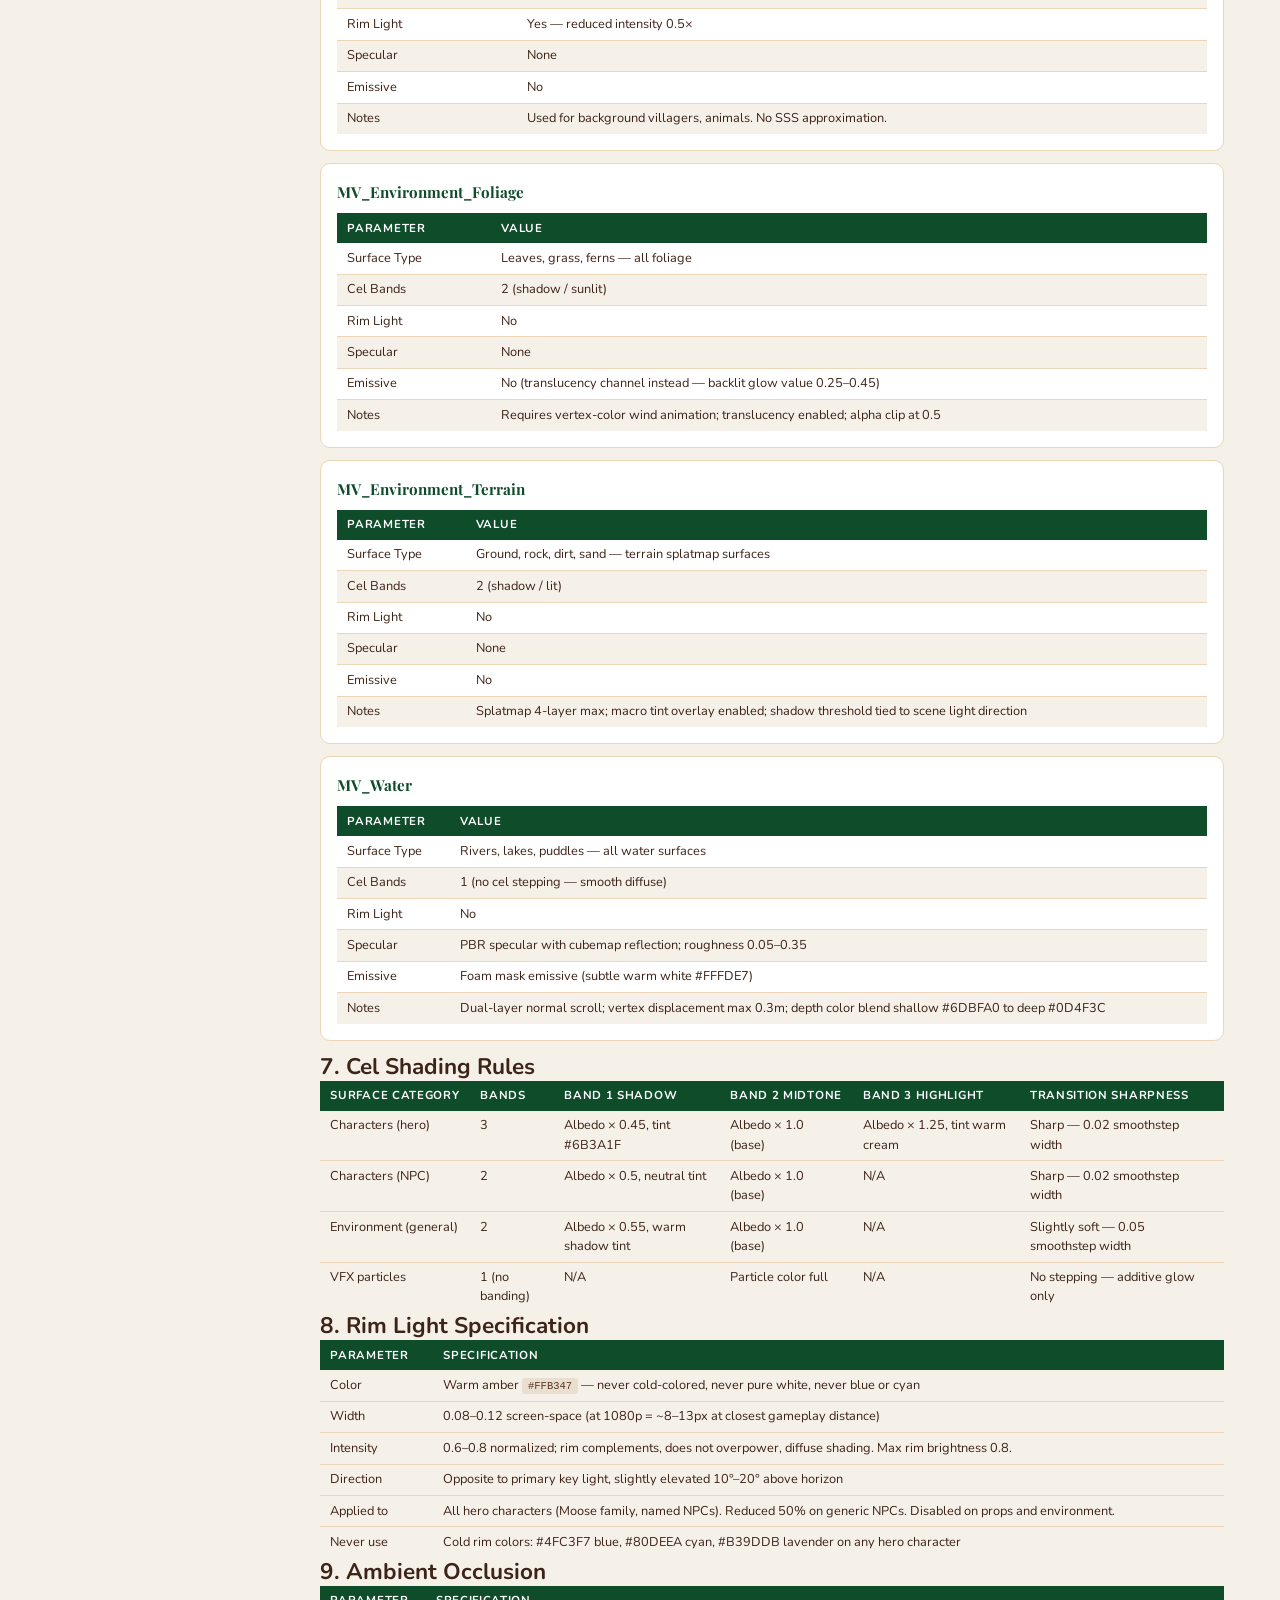
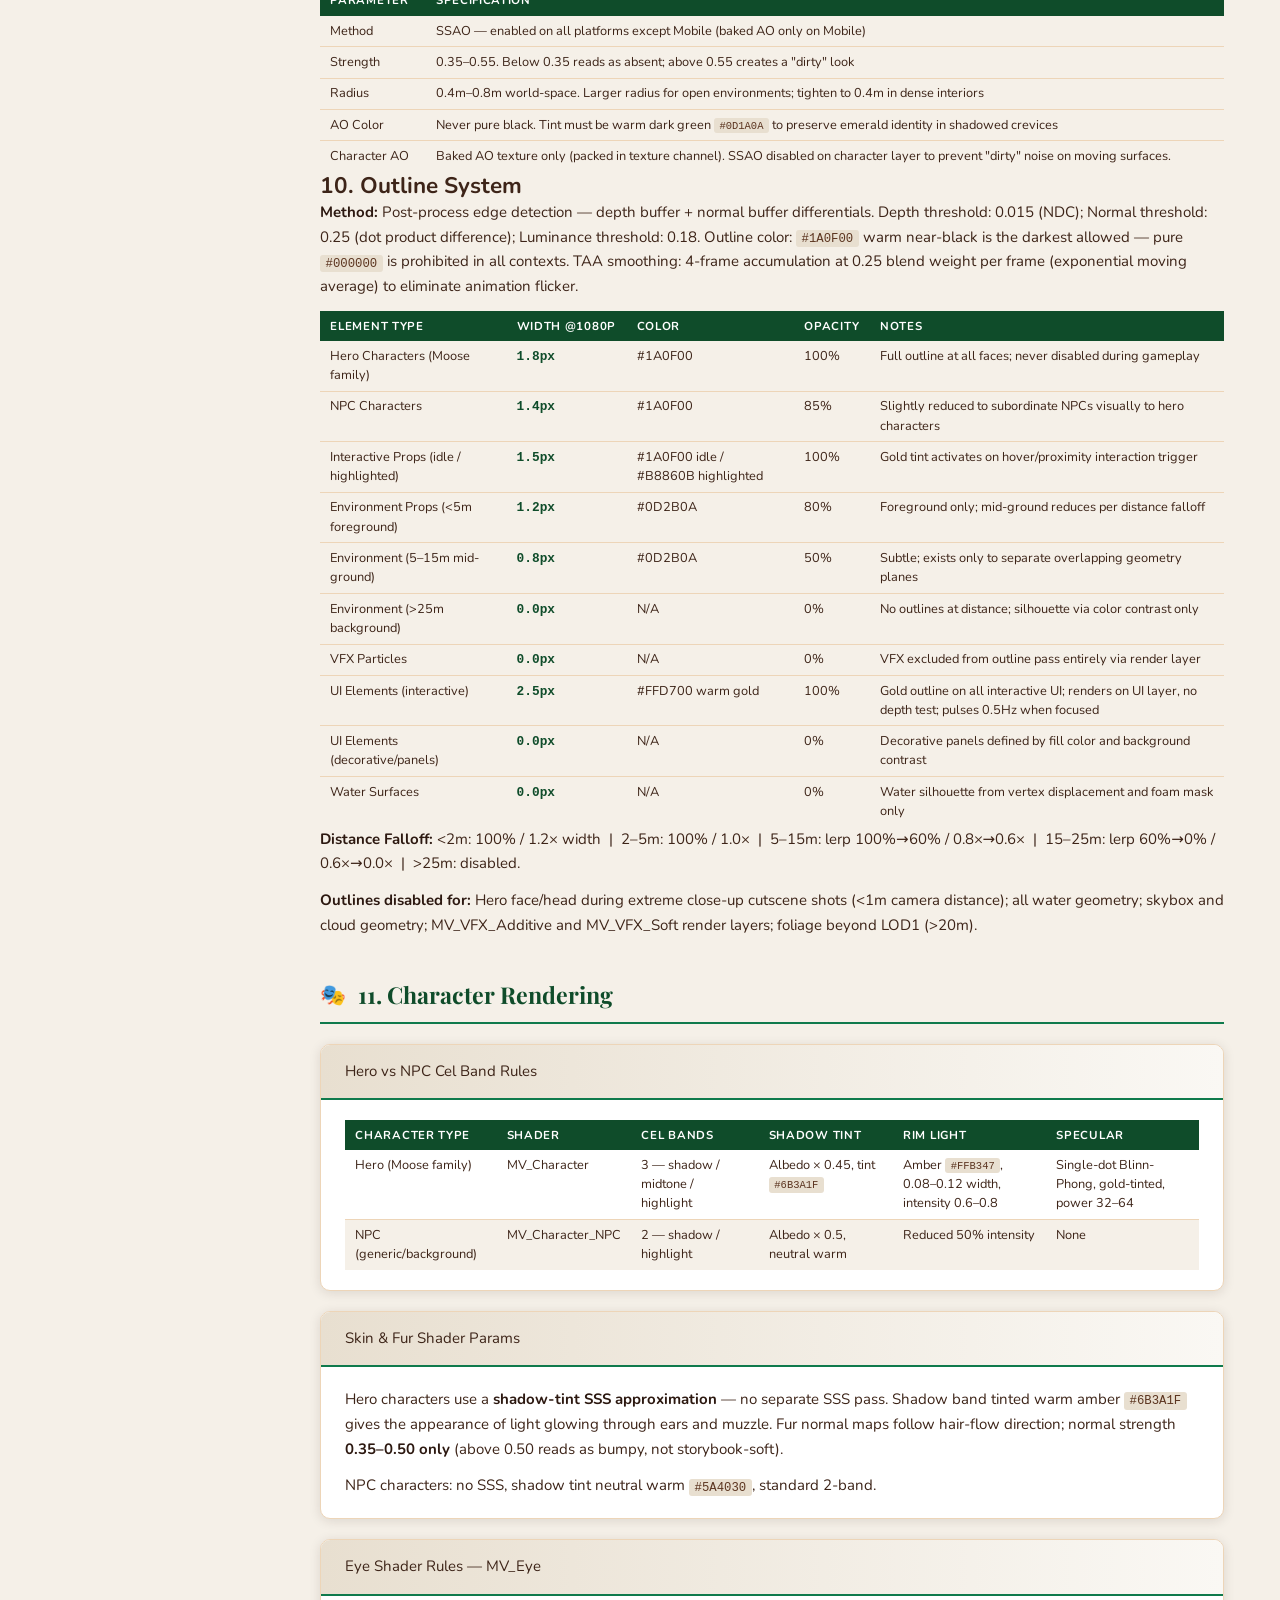
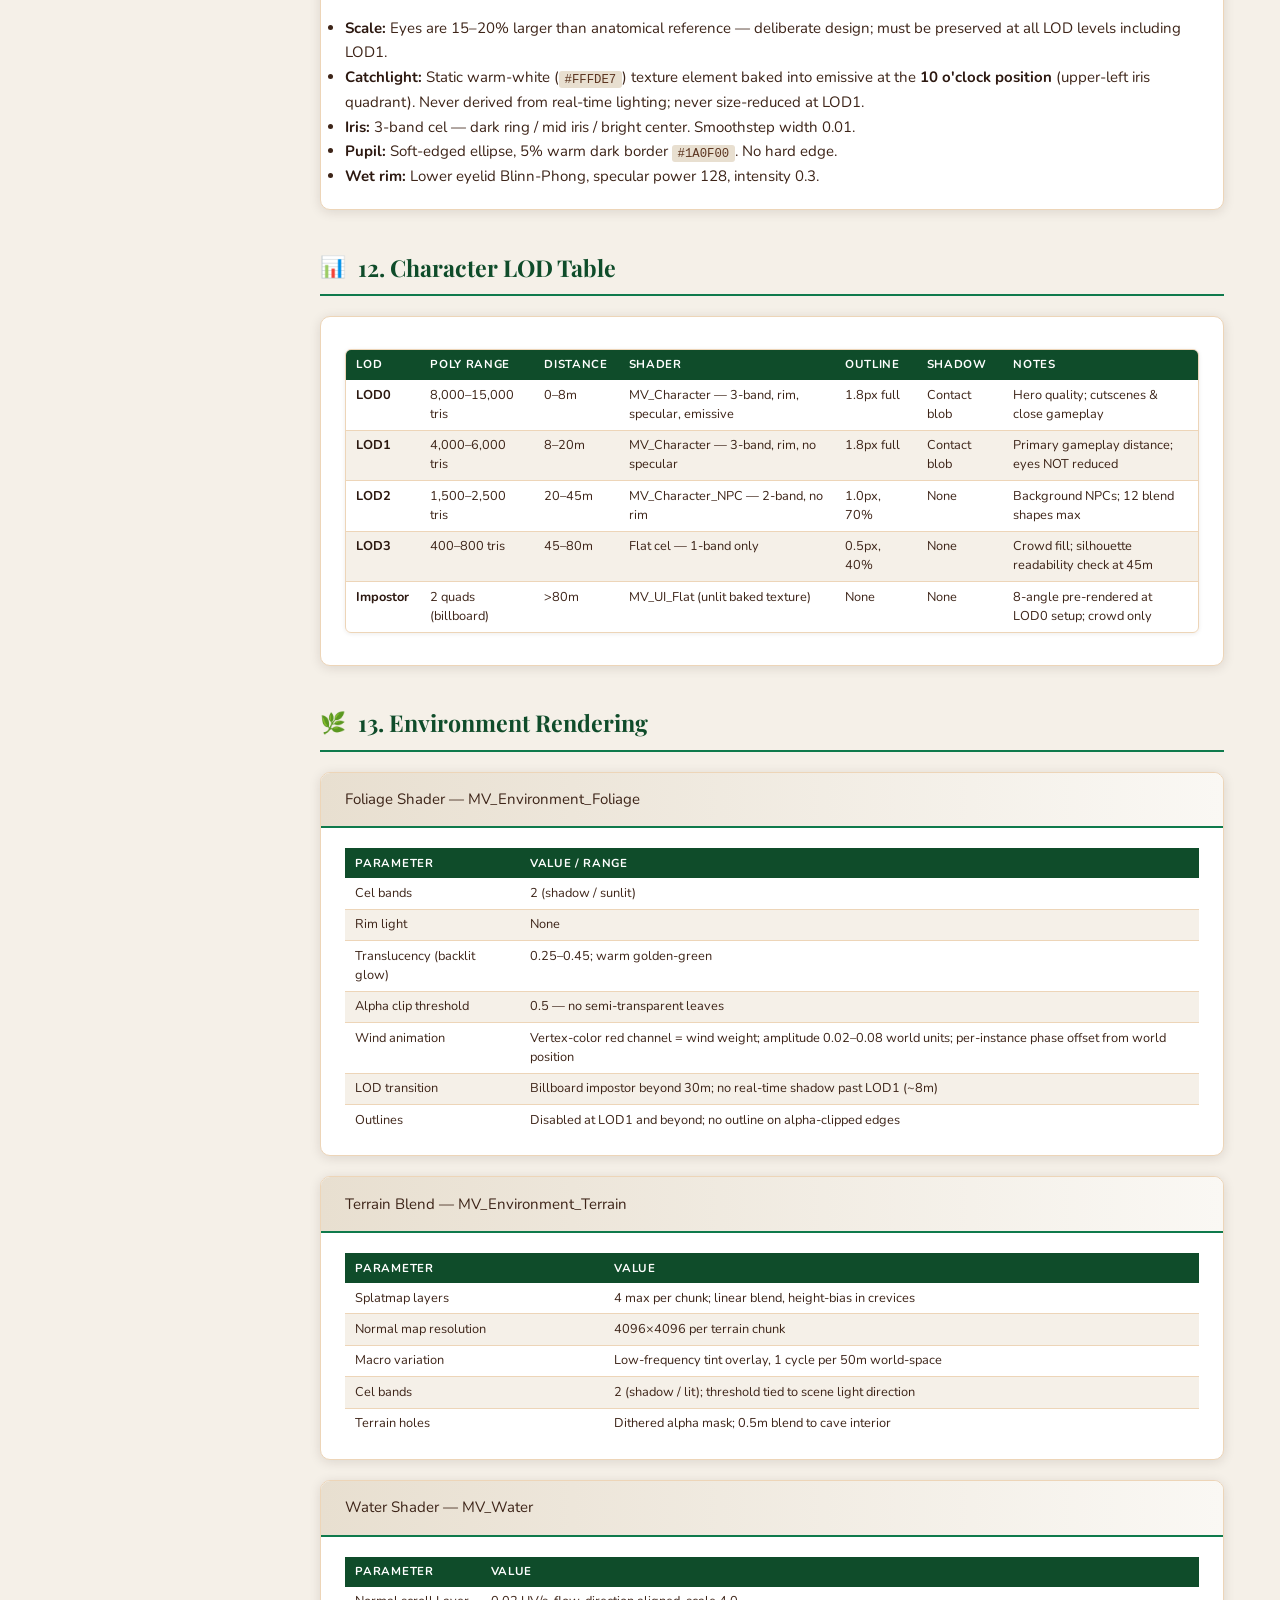
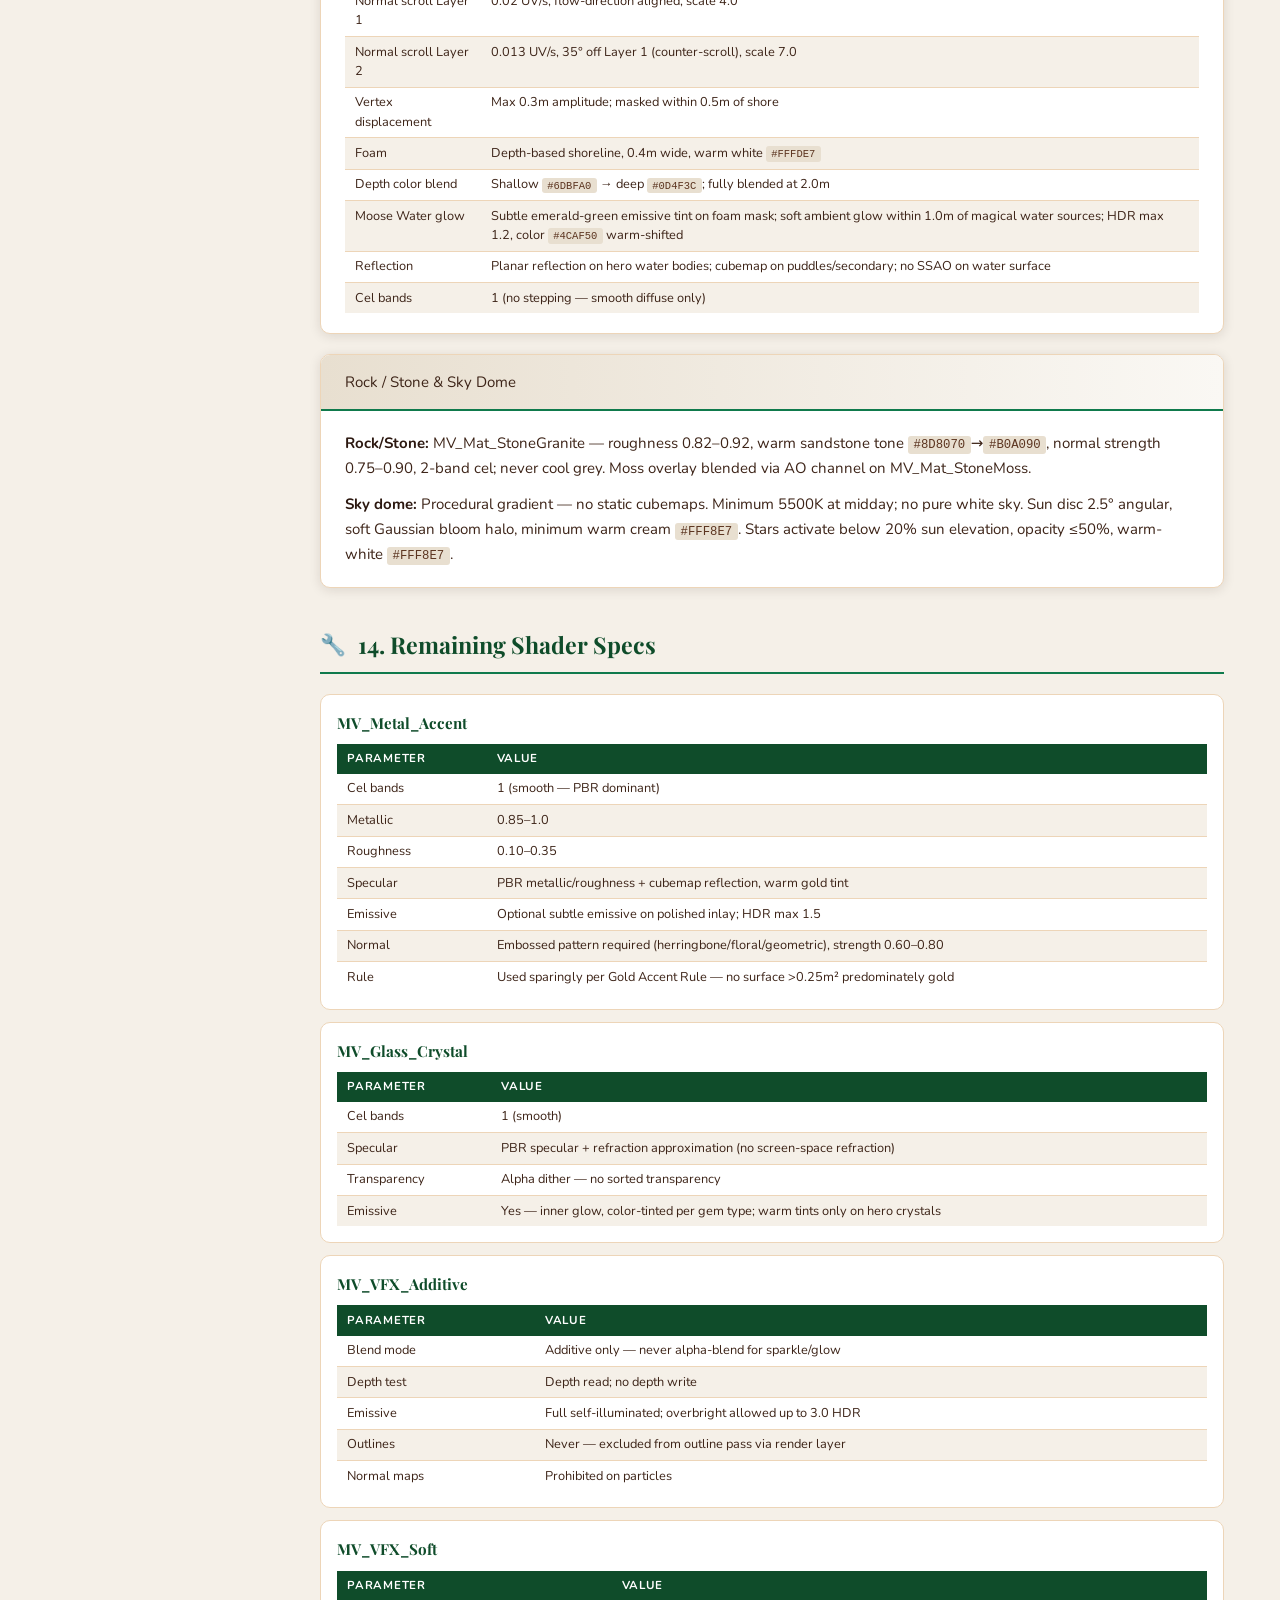
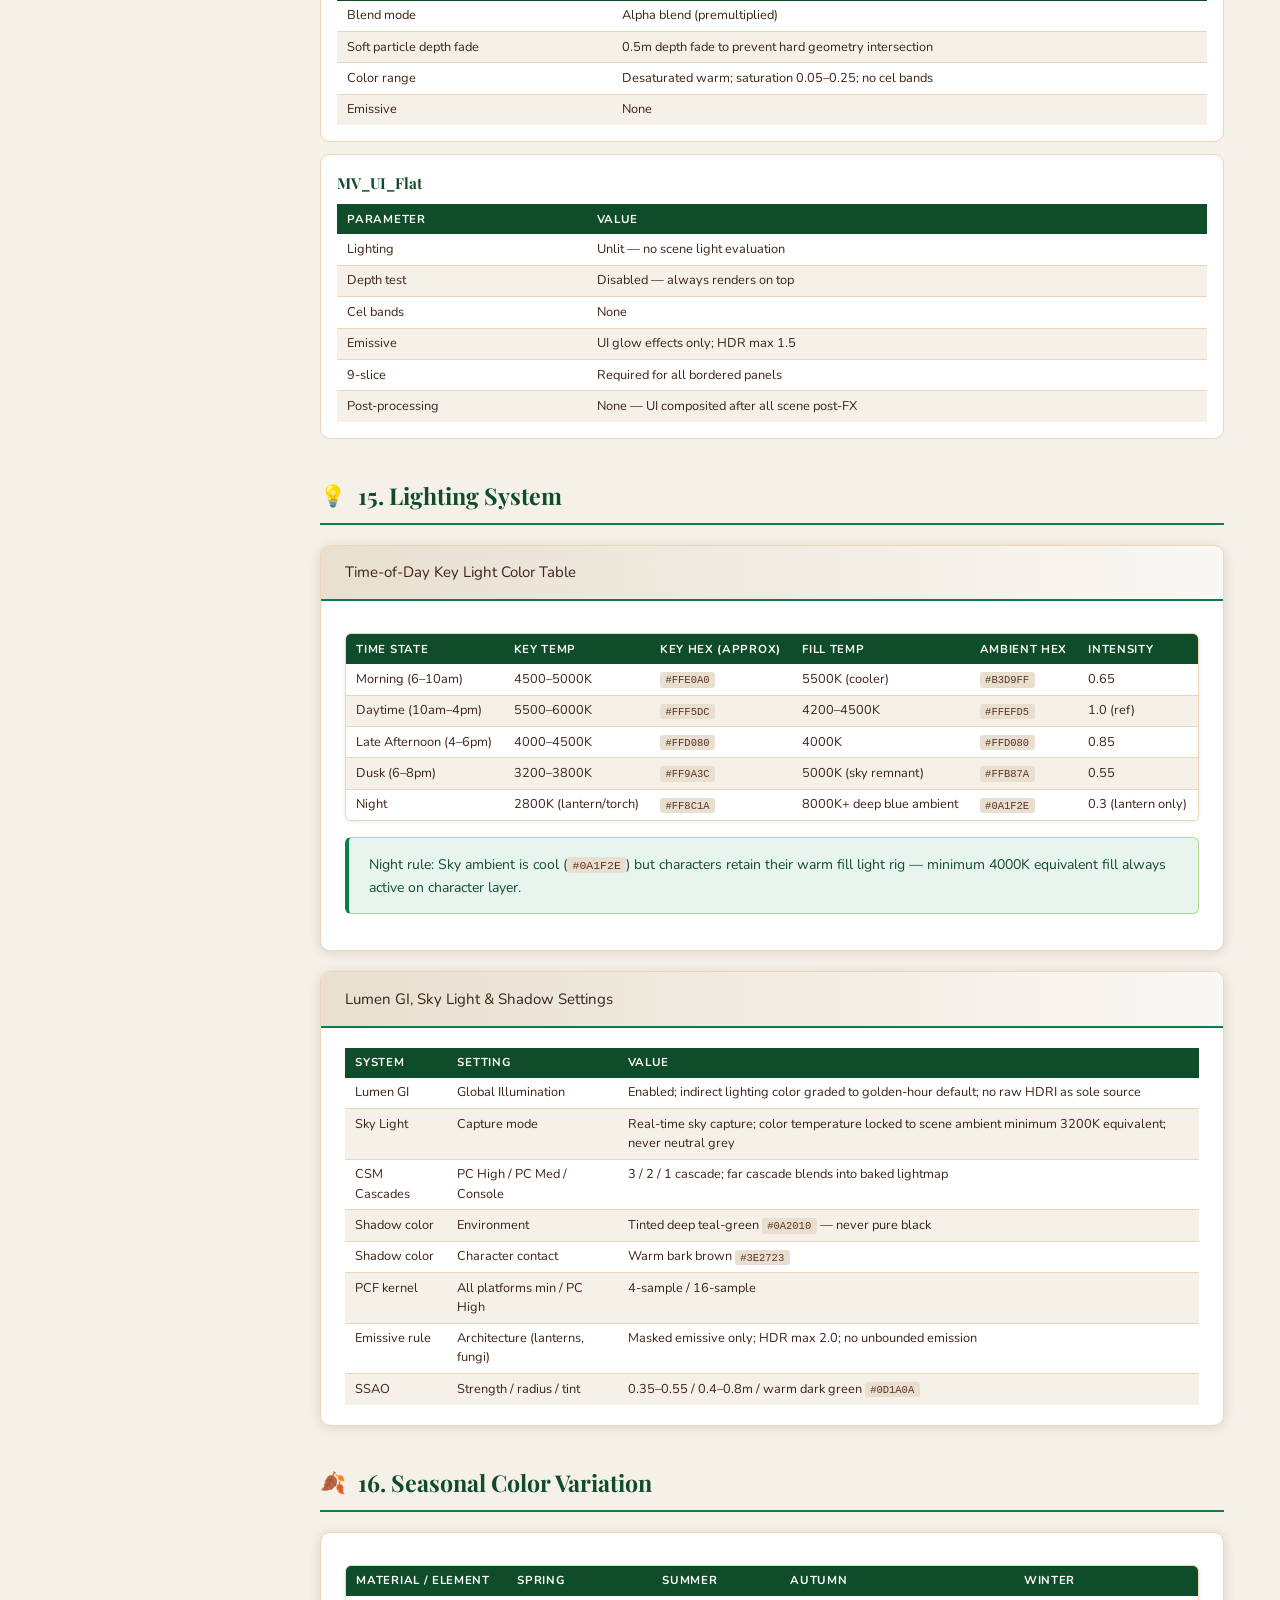
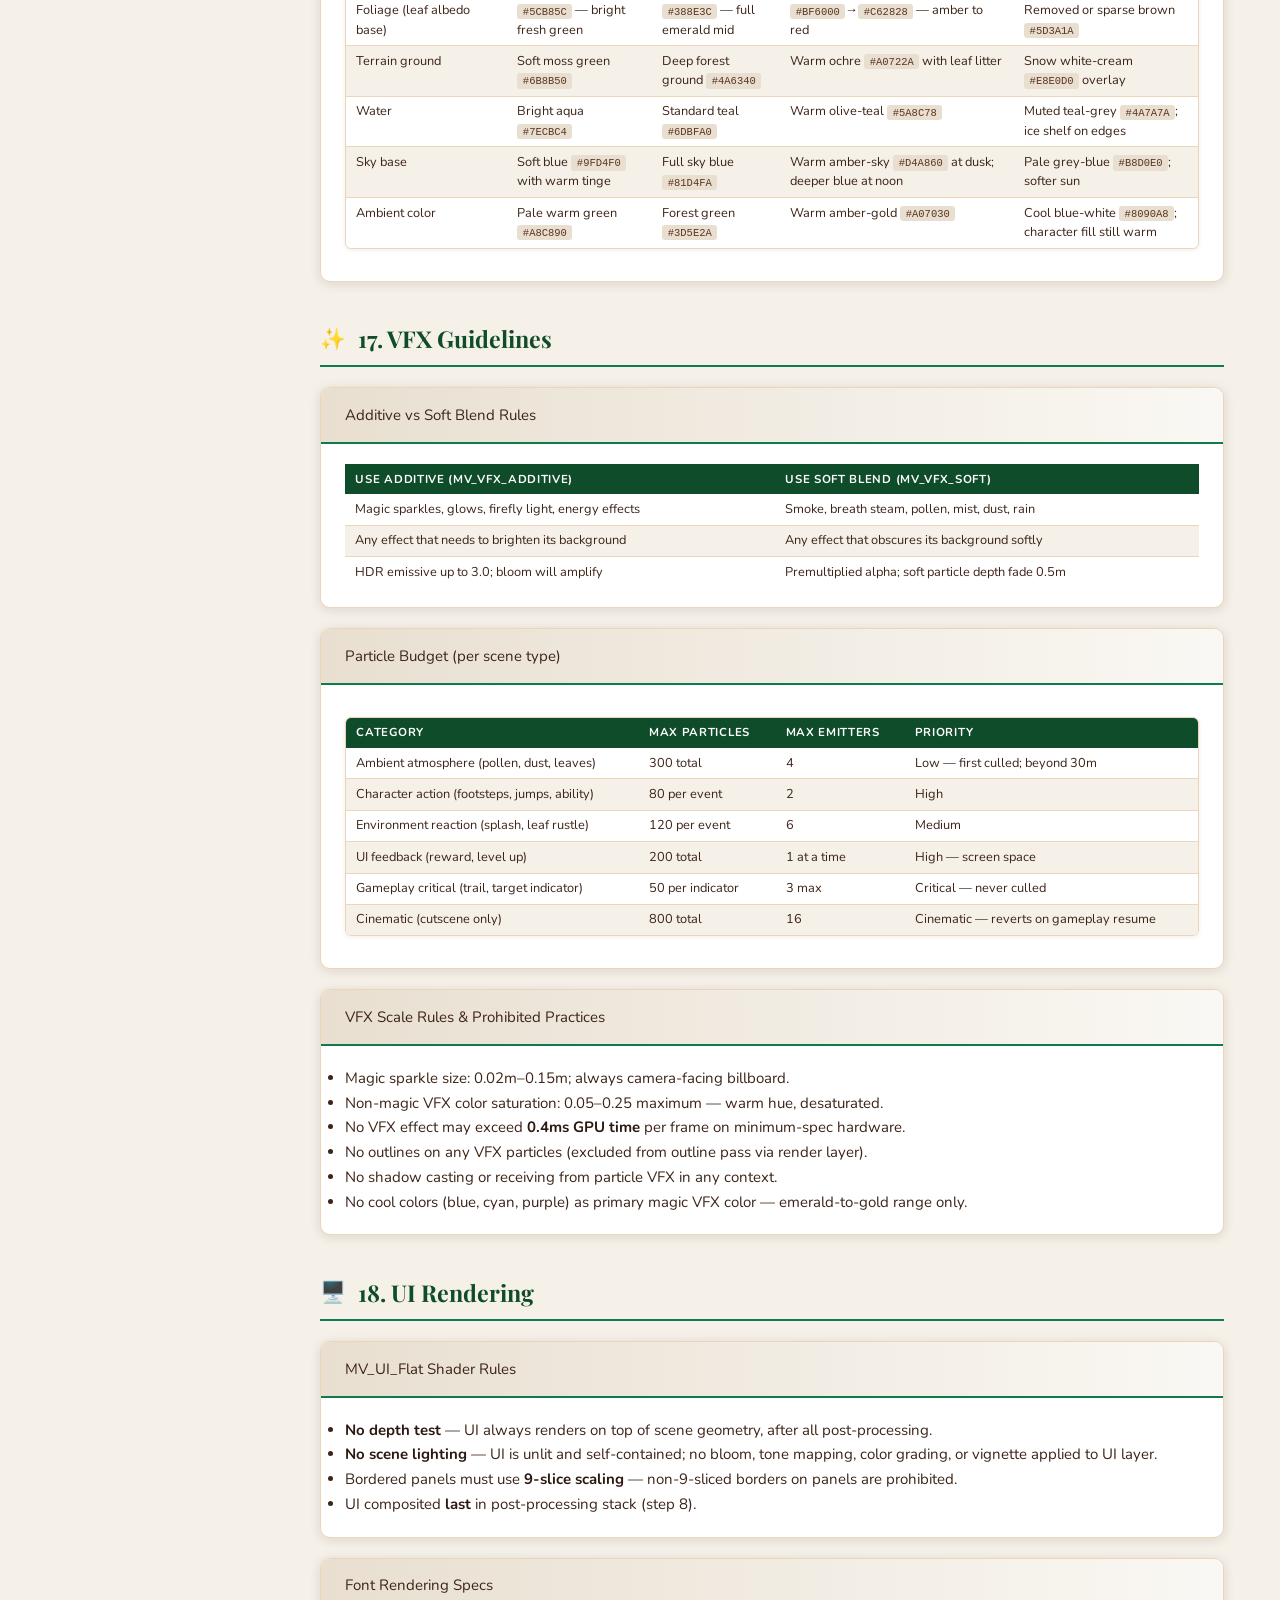
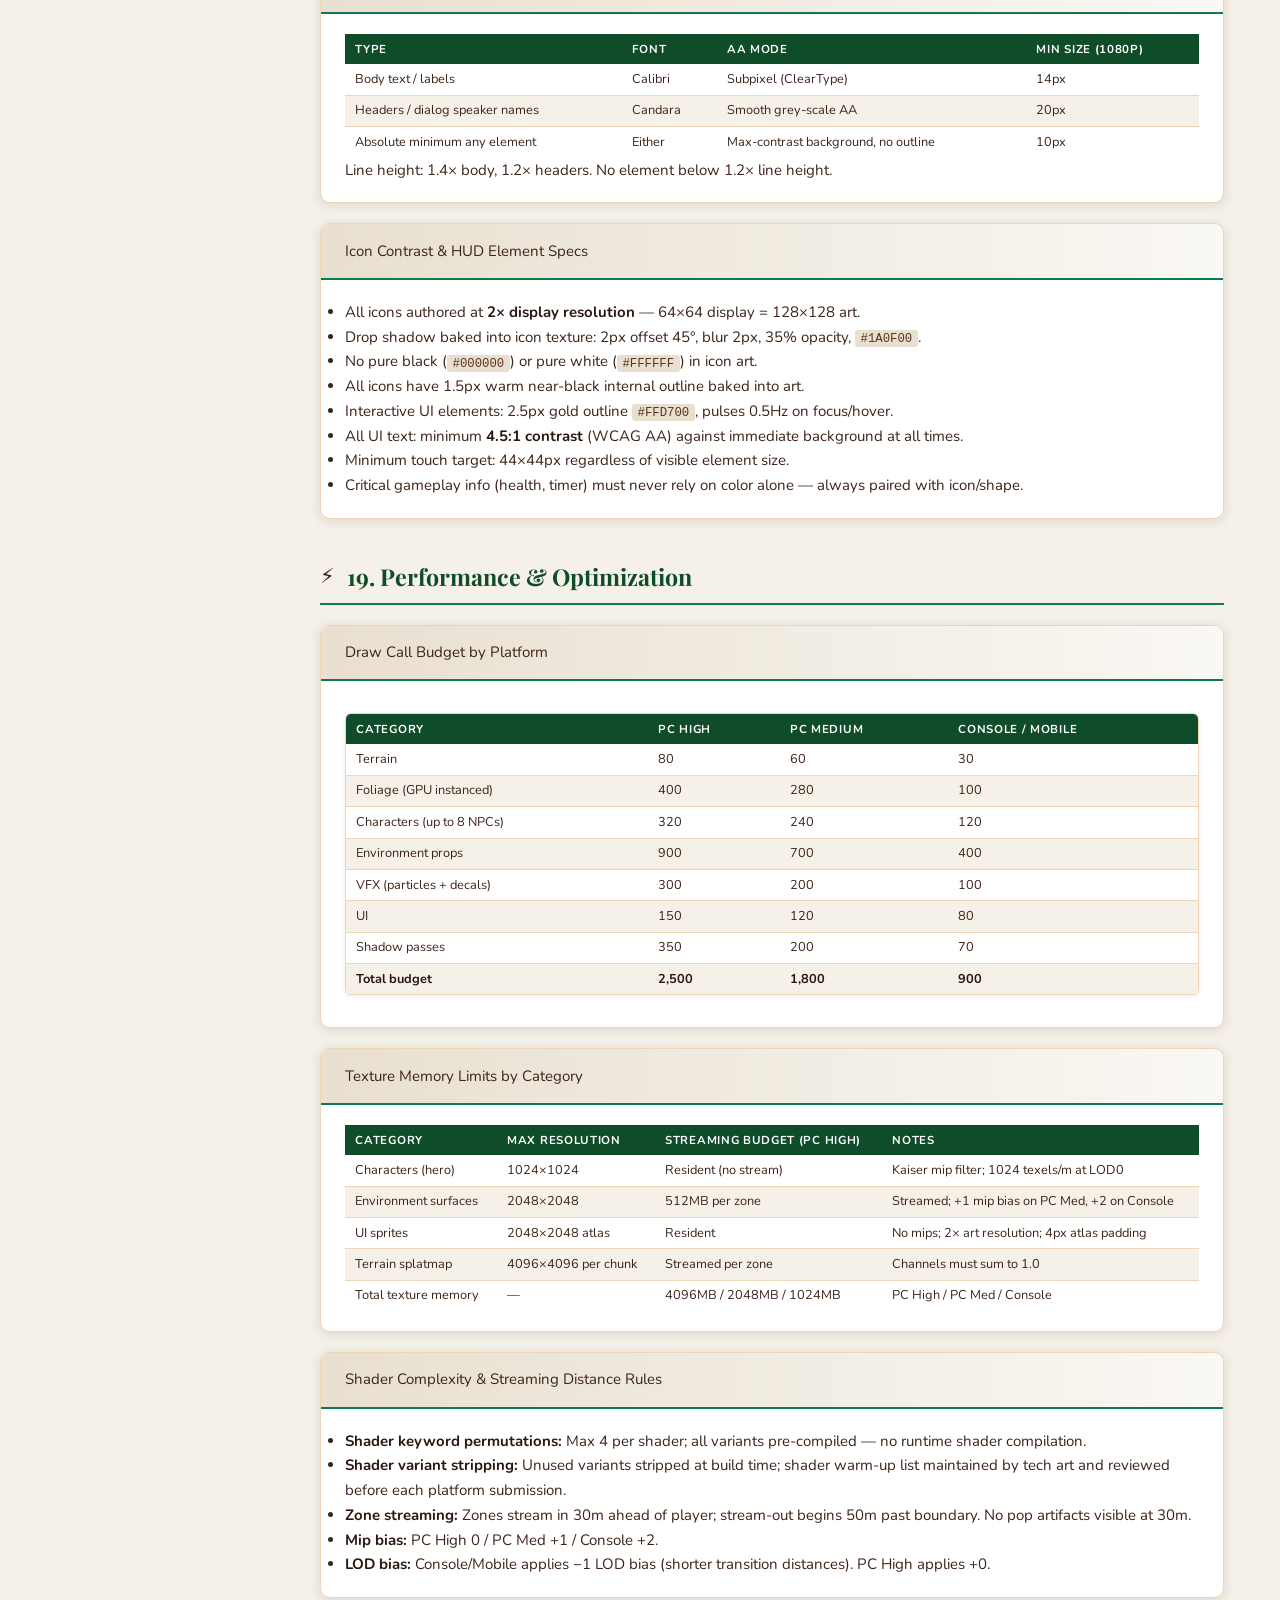
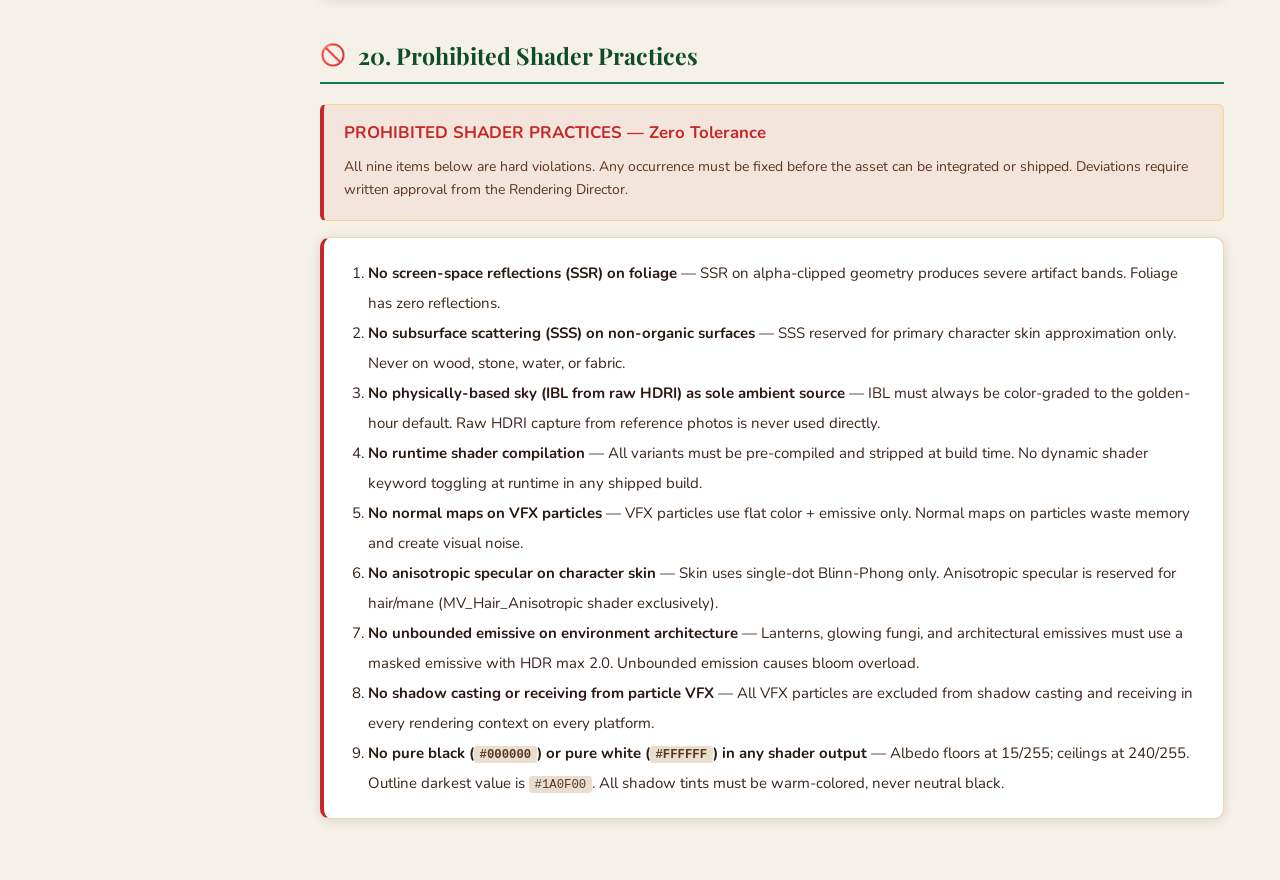
==== commit 14f6a02e: "updated art and design" ====
--- a/docs/art.html
+++ b/docs/art.html
@@ -5,6 +5,18 @@
 <meta name="viewport" content="width=device-width, initial-scale=1.0">
 <title>Visual Style Guide — Mooseville Adventures</title>
 <link rel="stylesheet" href="css/style.css">
+<style>
+  .color-swatch { display:inline-block;width:14px;height:14px;border-radius:3px;border:1px solid rgba(0,0,0,.15);vertical-align:middle;margin-right:5px }
+  .shader-card { background:var(--white);border:1px solid var(--brown-pale);border-radius:var(--radius);padding:1rem;margin-bottom:.75rem }
+  .shader-name { font-family:'Playfair Display',Georgia,serif;font-size:.95rem;font-weight:700;color:var(--emerald-dark);margin-bottom:.5rem }
+  .param-table { width:100%;font-size:.8rem;border-collapse:collapse }
+  .param-table th { background:var(--emerald-dark);color:white;padding:.35rem .65rem;text-align:left }
+  .param-table td { padding:.35rem .65rem;border-bottom:1px solid var(--brown-pale);vertical-align:top }
+  .param-table tr:nth-child(even) td { background:var(--cream) }
+  .forbidden-row td { background:rgba(180,30,30,.05) }
+  .outline-width { font-family:monospace;font-weight:700;color:var(--emerald-dark) }
+  .pillar-card { background:var(--white);border:1px solid var(--brown-pale);border-top:3px solid var(--emerald);border-radius:var(--radius);padding:1rem;margin-bottom:.75rem }
+</style>
 </head>
 <body>
 
@@ -17,20 +29,20 @@
   <div class="nav-group">
     <div class="nav-group-label">Story</div>
     <a href="lore.html" class="nav-link"><span class="nav-icon">📖</span> World Lore</a>
-    <a href="characters.html" class="nav-link"><span class="nav-icon">🦌</span> Characters & NPCs</a>
+    <a href="characters.html" class="nav-link"><span class="nav-icon">🦌</span> Characters &amp; NPCs</a>
   </div>
   <div class="nav-group">
     <div class="nav-group-label">World</div>
-    <a href="world.html" class="nav-link"><span class="nav-icon">🗺️</span> Biomes & Maps</a>
+    <a href="world.html" class="nav-link"><span class="nav-icon">🗺️</span> Biomes &amp; Maps</a>
   </div>
   <div class="nav-group">
     <div class="nav-group-label">Art Direction</div>
-    <a href="art.html" class="nav-link"><span class="nav-icon">🎨</span> Visual Style Guide</a>
+    <a href="art.html" class="nav-link active"><span class="nav-icon">🎨</span> Visual Style Guide</a>
     <a href="character-art.html" class="nav-link"><span class="nav-icon">✏️</span> Character Art Sheets</a>
   </div>
   <div class="nav-group">
     <div class="nav-group-label">Game Design</div>
-    <a href="design.html" class="nav-link"><span class="nav-icon">⚙️</span> Systems & Economy</a>
+    <a href="design.html" class="nav-link"><span class="nav-icon">⚙️</span> Systems &amp; Economy</a>
     <a href="assets.html" class="nav-link"><span class="nav-icon">🏗️</span> Asset Catalog</a>
   </div>
   <div class="nav-group">
@@ -39,7 +51,7 @@
   </div>
   <div class="nav-group">
     <div class="nav-group-label">Production</div>
-    <a href="milestones.html" class="nav-link"><span class="nav-icon">📊</span> Milestone Tracker</a>
+    <a href="milestones.html" class="nav-link"><span class="nav-icon">🗓️</span> Milestone Tracker</a>
     <a href="technical.html" class="nav-link"><span class="nav-icon">🔧</span> Technical Reference</a>
   </div>
   <div class="nav-group">
@@ -49,373 +61,676 @@
 </nav>
 
 <main class="main">
-
   <div class="page-hero hero-art">
     <div class="hero-label">Art Direction</div>
     <h1>Visual Style Guide</h1>
-    <p class="hero-desc">
-      Master color palette, shader settings, lighting profiles, material guidelines,
-      and the visual principles that unify the Mooseville look — a Barbie Horse Trails
-      pastel aesthetic meets warm, nature-grounded Moosian charm.
-    </p>
+    <p class="hero-desc">Complete Mooseville Rendering Bible — color system, shaders, cel shading, outlines, LOD specs, material language, lighting, VFX, and all visual standards.</p>
   </div>
-
   <div class="content">
 
-    <!-- Visual philosophy -->
-    <div class="section-header">
-      <span class="section-icon">🎯</span>
-      <h2>Visual Philosophy</h2>
-    </div>
-
-    <div class="card">
-      <div class="card-body">
-        <div class="grid-2">
-          <div>
-            <h4 class="subsection-header">Core Principles</h4>
-            <ul class="styled-list">
-              <li><strong>Soft, not sharp:</strong> no harsh edges, no gritty detail</li>
-              <li><strong>Pastel, not neon:</strong> colors are bright but slightly milky</li>
-              <li><strong>Simple, not noisy:</strong> one idea per asset; avoid micro-detail</li>
-              <li><strong>Readable silhouettes:</strong> shapes clear at a glance</li>
-              <li><strong>Consistent outlines:</strong> same thickness rules everywhere</li>
-            </ul>
-            <h4 class="subsection-header" style="margin-top:1rem">Do</h4>
-            <ul class="styled-list">
-              <li>Use large, clean color blocks</li>
-              <li>Exaggerate curves and round corners</li>
-              <li>Keep texture resolution modest but crisp (512–1024 for most props)</li>
-              <li>Use color/value contrast more than texture detail</li>
-            </ul>
-          </div>
-          <div>
-            <h4 class="subsection-header">Visual References</h4>
-            <div class="pull-quote">
-              Barbie Horse Trails aesthetic: soft GI, pastel lighting, smooth surfaces,
-              gentle bloom, minimal roughness variation, friendly cartoon shapes.
-              Combined with Mooseville's identity: emerald green, gold, thick outlines,
-              warm browns.
-            </div>
-            <h4 class="subsection-header" style="margin-top:1rem">Don't</h4>
-            <ul class="styled-list">
-              <li>Use photo textures or scanned materials</li>
-              <li>Use high-frequency noise in normals or albedo</li>
-              <li>Push specular/metallic into realistic territory</li>
-              <li>Let shadows go near-black</li>
-            </ul>
-          </div>
+    <!-- S1: VISUAL PILLARS -->
+    <h2>1. Visual Pillars</h2>
+    <div class="pillar-card"><strong>Emerald Alive</strong> — The green world of Mooseville is never static, never flat, never cold. Foliage shifts in the breeze, moss catches dappled light, and the deep emerald palette breathes with warm undertones of gold and amber. Every environment asset must contribute to the sense of a living, photosynthesizing world.</div>
+    <div class="pillar-card"><strong>Golden Hour Always</strong> — Mooseville's lighting defaults to the warmth and directionality of the golden hour regardless of in-world time of day. Even noon scenes carry a slight warm cast; even night scenes use amber torch-glow as the primary light source. The sun of Mooseville is always generous and inviting.</div>
+    <div class="pillar-card"><strong>Storybook Legibility</strong> — Every character, prop, and landmark must be immediately readable in silhouette and color at all expected gameplay distances. Cel-shading bands, outlines, and saturated palette choices are all in service of clarity. Mooseville never sacrifices readability for photorealism.</div>
+    <div class="pillar-card"><strong>Tactile Warmth</strong> — Surfaces in Mooseville feel hand-made. Wood looks carved, stone looks stacked by careful hands, fabric looks woven. The material language must communicate craft, care, and age — the sense that someone built this world with love.</div>
+    <div class="pillar-card"><strong>Joyful Contrast</strong> — Mooseville uses bold, saturated color contrast not for shock but for joy. Deep emerald forest with warm gold accents, rich bark browns with cream highlights, sky blue with soft lavender — these combinations must feel delightful, balanced, and intentional.</div>
+
+    <!-- S2: STYLE POSITION & REFERENCES -->
+    <h2>2. Style Position &amp; References</h2>
+    <p><strong>Primary Reference:</strong> Barbie Horse Adventures series — painterly shadow bands, soft warm rim lighting on characters, vibrant natural greens, warm ambient fill, and storybook environment composition.</p>
+    <p><strong>Style target:</strong> ~70% Stylized / ~60% Volumetric. Strong cel influence, non-photorealistic palette, readable silhouettes, with 3D form reading clearly via shadows and rims. Pure cel-shaded games sit at ~100% Stylized / 10–20% Volumetric; AAA photorealistic games at ~10% Stylized / 90% Volumetric.</p>
+    <table class="param-table">
+      <thead><tr><th>Visual Quality from Reference</th><th>Mooseville Adaptation</th><th>Mooseville Distinction</th></tr></thead>
+      <tbody>
+        <tr><td>Painterly shadow bands — soft 2–3 step cel shading</td><td>MV_Character uses 3-band cel shading with warm shadow tints</td><td>Shadow tint biased toward deep forest amber (#6B3A1F)</td></tr>
+        <tr><td>Soft rim lighting — consistent warm halo on characters</td><td>Amber rim light (#FFB347), width 0.08–0.12 screen-space</td><td>Always warm amber; no cool rims on hero characters ever</td></tr>
+        <tr><td>Vibrant natural greens — beyond photographic saturation</td><td>Emerald palette pushed 15–25% beyond photographic saturation</td><td>Greens always carry warm golden undertones; never cyan-shifted</td></tr>
+        <tr><td>Warm ambient fill — unlit areas retain warm color</td><td>Scene ambient always warm (minimum 3200K equivalent)</td><td>Night scenes: deep blue-green ambient but characters retain warm fill</td></tr>
+        <tr><td>Storybook environment composition</td><td>Every scene framed as a "painting" — rule of thirds enforced</td><td>Moose-scale architecture (oversized doors, high ceilings) unique to the IP</td></tr>
+      </tbody>
+    </table>
+
+    <!-- S3: MASTER COLOR PALETTE -->
+    <h2>3. Master Color Palette</h2>
+    <table class="param-table">
+      <thead><tr><th>#</th><th>Name</th><th>Hex</th><th>Swatch</th><th>Usage Context</th><th>Do Not Use With</th></tr></thead>
+      <tbody>
+        <tr><td>1</td><td>Emerald Deep</td><td><code>#1B5E20</code></td><td><span style="display:inline-block;width:14px;height:14px;border-radius:3px;background:#1B5E20;border:1px solid rgba(0,0,0,.15);vertical-align:middle;margin-right:5px"></span></td><td>UI primary, deep foliage shadow, section headers</td><td>Pure cyan, neon orange, cold magenta</td></tr>
+        <tr><td>2</td><td>Emerald Mid</td><td><code>#388E3C</code></td><td><span style="display:inline-block;width:14px;height:14px;border-radius:3px;background:#388E3C;border:1px solid rgba(0,0,0,.15);vertical-align:middle;margin-right:5px"></span></td><td>Leaf albedo, mossy stone, meadow base</td><td>Pure cool grey (#808080), cold blue-white</td></tr>
+        <tr><td>3</td><td>Emerald Light</td><td><code>#81C784</code></td><td><span style="display:inline-block;width:14px;height:14px;border-radius:3px;background:#81C784;border:1px solid rgba(0,0,0,.15);vertical-align:middle;margin-right:5px"></span></td><td>Sunlit leaf highlight, translucency tint, foliage tip</td><td>Neon red, saturated cyan</td></tr>
+        <tr><td>4</td><td>Gold Hero</td><td><code>#FFD700</code></td><td><span style="display:inline-block;width:14px;height:14px;border-radius:3px;background:#FFD700;border:1px solid rgba(0,0,0,.15);vertical-align:middle;margin-right:5px"></span></td><td>Interactive highlights, UI accents, magic VFX, hero props</td><td>Pure white background, bright cyan</td></tr>
+        <tr><td>5</td><td>Gold Warm</td><td><code>#FFC107</code></td><td><span style="display:inline-block;width:14px;height:14px;border-radius:3px;background:#FFC107;border:1px solid rgba(0,0,0,.15);vertical-align:middle;margin-right:5px"></span></td><td>Rim light tint, lantern glow, warm highlight cel band</td><td>Cool blue (#2196F3) directly adjacent, silver</td></tr>
+        <tr><td>6</td><td>Amber Rim</td><td><code>#FFB347</code></td><td><span style="display:inline-block;width:14px;height:14px;border-radius:3px;background:#FFB347;border:1px solid rgba(0,0,0,.15);vertical-align:middle;margin-right:5px"></span></td><td>Character rim light only — never used as surface color</td><td>Any cool-tinted surface as the only rim source</td></tr>
+        <tr><td>7</td><td>Warm Cream</td><td><code>#FFF8E7</code></td><td><span style="display:inline-block;width:14px;height:14px;border-radius:3px;background:#FFF8E7;border:1px solid rgba(0,0,0,.15);vertical-align:middle;margin-right:5px"></span></td><td>UI text primary, character highlight, architectural stone light</td><td>Pure white (#FFFFFF) — cream replaces white throughout</td></tr>
+        <tr><td>8</td><td>Deep Bark</td><td><code>#3E2723</code></td><td><span style="display:inline-block;width:14px;height:14px;border-radius:3px;background:#3E2723;border:1px solid rgba(0,0,0,.15);vertical-align:middle;margin-right:5px"></span></td><td>Outline darkest tone, wood shadow, UI near-black</td><td>Pure black (#000000) — warm near-black only</td></tr>
+        <tr><td>9</td><td>Bark Mid</td><td><code>#5D3A1A</code></td><td><span style="display:inline-block;width:14px;height:14px;border-radius:3px;background:#5D3A1A;border:1px solid rgba(0,0,0,.15);vertical-align:middle;margin-right:5px"></span></td><td>Bark albedo, wooden props, secondary UI text</td><td>Cool grey, blue-tinted backgrounds</td></tr>
+        <tr><td>10</td><td>Sky Blue</td><td><code>#81D4FA</code></td><td><span style="display:inline-block;width:14px;height:14px;border-radius:3px;background:#81D4FA;border:1px solid rgba(0,0,0,.15);vertical-align:middle;margin-right:5px"></span></td><td>Sky dome daytime, shallow water, atmosphere haze</td><td>Saturated green directly adjacent, neon yellow</td></tr>
+        <tr><td>11</td><td>Outline Warm Black</td><td><code>#1A0F00</code></td><td><span style="display:inline-block;width:14px;height:14px;border-radius:3px;background:#1A0F00;border:1px solid rgba(0,0,0,.15);vertical-align:middle;margin-right:5px"></span></td><td>Character outline — darkest outline allowed</td><td>Never use pure #000000 as outline</td></tr>
+        <tr><td>12</td><td>Forest Outline Black</td><td><code>#0D2B0A</code></td><td><span style="display:inline-block;width:14px;height:14px;border-radius:3px;background:#0D2B0A;border:1px solid rgba(0,0,0,.15);vertical-align:middle;margin-right:5px"></span></td><td>Environment foreground outline — alternate darkest option</td><td>Never use on UI or character outlines</td></tr>
+        <tr><td>13</td><td>Soft Lavender</td><td><code>#CE93D8</code></td><td><span style="display:inline-block;width:14px;height:14px;border-radius:3px;background:#CE93D8;border:1px solid rgba(0,0,0,.15);vertical-align:middle;margin-right:5px"></span></td><td>Dusk haze, floral props, distance atmosphere tint</td><td>Saturated orange, heavy reds</td></tr>
+        <tr><td>14</td><td>Mushroom Red</td><td><code>#C62828</code></td><td><span style="display:inline-block;width:14px;height:14px;border-radius:3px;background:#C62828;border:1px solid rgba(0,0,0,.15);vertical-align:middle;margin-right:5px"></span></td><td>Warning UI, mushroom caps, danger props</td><td>Emerald green at same luminance (camouflages)</td></tr>
+        <tr><td>15</td><td>Berry Purple</td><td><code>#7B1FA2</code></td><td><span style="display:inline-block;width:14px;height:14px;border-radius:3px;background:#7B1FA2;border:1px solid rgba(0,0,0,.15);vertical-align:middle;margin-right:5px"></span></td><td>Magic crystals, rare events, special VFX</td><td>Bright gold directly adjacent, pure black background</td></tr>
+      </tbody>
+    </table>
+
+    <!-- S4: COLOR RULES -->
+    <h2>4. Color Rules</h2>
+    <p><strong>Emerald Depth Rule:</strong> All green colors must carry warm undertones — hue must stay between <strong>95° and 130°</strong> (yellow-leaning green range) in HSL. Greens drifting above 130° toward cyan are prohibited in all surface albedo, lighting, and UI contexts. When in doubt, add +5° to +10° hue shift toward yellow and increase saturation slightly to restore the signature Mooseville emerald quality.</p>
+    <p><strong>Gold Accent Discipline:</strong> Gold (#FFD700 family) is never used as a base fill for large surfaces. It is exclusively reserved for: (1) specular highlights and rim light tints on characters and props, (2) interactable object outlines and UI accents, (3) hero prop surface inlays and decorative embossing, (4) magic VFX endpoint color, (5) text headers in formal documentation. Any surface larger than ~0.25m² that appears predominantly gold must be revised to a warm cream or bark-brown base with gold highlights overlaid.</p>
+    <p><strong>Golden Hour Default:</strong> Scene ambient always warm (minimum 3200K equivalent). Never neutral grey or cold blue in ambient. Night scenes use deep blue-green ambient but characters retain their warm fill light rig.</p>
+
+    <!-- S5: FORBIDDEN COLOR COMBINATIONS -->
+    <h2>5. Forbidden Color Combinations</h2>
+    <table class="param-table">
+      <thead><tr><th>#</th><th>Combination</th><th>Reason Prohibited</th></tr></thead>
+      <tbody>
+        <tr class="forbidden-row"><td>1</td><td>Pure Cyan <code>#00FFFF</code> on Pure Magenta <code>#FF00FF</code></td><td>Maximally clashing, vibrates, causes visual fatigue — prohibited in all contexts</td></tr>
+        <tr class="forbidden-row"><td>2</td><td>Desaturated Grey <code>#808080</code> on White <code>#FFFFFF</code></td><td>Insufficient contrast, reads as disabled/broken; use warm cream background instead</td></tr>
+        <tr class="forbidden-row"><td>3</td><td>Neon Yellow-Green <code>#CCFF00</code> on Emerald Deep <code>#1B5E20</code></td><td>Appears clinical and toxic; undermines the organic warmth of the palette</td></tr>
+        <tr class="forbidden-row"><td>4</td><td>Pure Black <code>#000000</code> on Bark Brown <code>#5D3A1A</code></td><td>Insufficient contrast; reads as texture artifact, not intentional color use</td></tr>
+        <tr class="forbidden-row"><td>5</td><td>Cold Blue <code>#2196F3</code> on Warm Gold <code>#FFD700</code></td><td>Temperature clash destroys warm-world identity; any blue near gold must be softened to sky-blue or lavender</td></tr>
+        <tr class="forbidden-row"><td>6</td><td>Saturated Red <code>#FF0000</code> on Saturated Green <code>#00FF00</code></td><td>Color-blindness failure case; unusable for gameplay-critical information</td></tr>
+        <tr class="forbidden-row"><td>7</td><td>White <code>#FFFFFF</code> as any surface or background color</td><td>Pure white does not exist in Mooseville; always substitute Warm Cream (#FFF8E7) or a tinted near-white</td></tr>
+        <tr class="forbidden-row"><td>8</td><td>Pure Black <code>#000000</code> as any outline or line color</td><td>All outlines must use warm near-black (#1A0F00) or forest black-green (#0D2B0A)</td></tr>
+      </tbody>
+    </table>
+
+    <!-- S6: MASTER SHADER TABLE (first 5) -->
+    <h2>6. Master Shader Table — First 5 Shaders</h2>
+
+    <div class="shader-card">
+      <div class="shader-name">MV_Character</div>
+      <table class="param-table">
+        <thead><tr><th>Parameter</th><th>Value</th></tr></thead>
+        <tbody>
+          <tr><td>Surface Type</td><td>Character skin, fur, fabric — all organic hero surfaces</td></tr>
+          <tr><td>Cel Bands</td><td>3 (shadow / midtone / highlight)</td></tr>
+          <tr><td>Rim Light</td><td>Yes — Amber #FFB347, width 0.08–0.12 screen-space</td></tr>
+          <tr><td>Specular</td><td>Single-dot Blinn-Phong, gold tint, power 32–64</td></tr>
+          <tr><td>Emissive</td><td>Eyes / accessories via emissive mask</td></tr>
+          <tr><td>Notes</td><td>Primary characters only; lightweight version (MV_Character_NPC) for non-hero characters</td></tr>
+        </tbody>
+      </table>
+    </div>
+
+    <div class="shader-card">
+      <div class="shader-name">MV_Character_NPC</div>
+      <table class="param-table">
+        <thead><tr><th>Parameter</th><th>Value</th></tr></thead>
+        <tbody>
+          <tr><td>Surface Type</td><td>Non-hero character surfaces</td></tr>
+          <tr><td>Cel Bands</td><td>2 (shadow / highlight)</td></tr>
+          <tr><td>Rim Light</td><td>Yes — reduced intensity 0.5×</td></tr>
+          <tr><td>Specular</td><td>None</td></tr>
+          <tr><td>Emissive</td><td>No</td></tr>
+          <tr><td>Notes</td><td>Used for background villagers, animals. No SSS approximation.</td></tr>
+        </tbody>
+      </table>
+    </div>
+
+    <div class="shader-card">
+      <div class="shader-name">MV_Environment_Foliage</div>
+      <table class="param-table">
+        <thead><tr><th>Parameter</th><th>Value</th></tr></thead>
+        <tbody>
+          <tr><td>Surface Type</td><td>Leaves, grass, ferns — all foliage</td></tr>
+          <tr><td>Cel Bands</td><td>2 (shadow / sunlit)</td></tr>
+          <tr><td>Rim Light</td><td>No</td></tr>
+          <tr><td>Specular</td><td>None</td></tr>
+          <tr><td>Emissive</td><td>No (translucency channel instead — backlit glow value 0.25–0.45)</td></tr>
+          <tr><td>Notes</td><td>Requires vertex-color wind animation; translucency enabled; alpha clip at 0.5</td></tr>
+        </tbody>
+      </table>
+    </div>
+
+    <div class="shader-card">
+      <div class="shader-name">MV_Environment_Terrain</div>
+      <table class="param-table">
+        <thead><tr><th>Parameter</th><th>Value</th></tr></thead>
+        <tbody>
+          <tr><td>Surface Type</td><td>Ground, rock, dirt, sand — terrain splatmap surfaces</td></tr>
+          <tr><td>Cel Bands</td><td>2 (shadow / lit)</td></tr>
+          <tr><td>Rim Light</td><td>No</td></tr>
+          <tr><td>Specular</td><td>None</td></tr>
+          <tr><td>Emissive</td><td>No</td></tr>
+          <tr><td>Notes</td><td>Splatmap 4-layer max; macro tint overlay enabled; shadow threshold tied to scene light direction</td></tr>
+        </tbody>
+      </table>
+    </div>
+
+    <div class="shader-card">
+      <div class="shader-name">MV_Water</div>
+      <table class="param-table">
+        <thead><tr><th>Parameter</th><th>Value</th></tr></thead>
+        <tbody>
+          <tr><td>Surface Type</td><td>Rivers, lakes, puddles — all water surfaces</td></tr>
+          <tr><td>Cel Bands</td><td>1 (no cel stepping — smooth diffuse)</td></tr>
+          <tr><td>Rim Light</td><td>No</td></tr>
+          <tr><td>Specular</td><td>PBR specular with cubemap reflection; roughness 0.05–0.35</td></tr>
+          <tr><td>Emissive</td><td>Foam mask emissive (subtle warm white #FFFDE7)</td></tr>
+          <tr><td>Notes</td><td>Dual-layer normal scroll; vertex displacement max 0.3m; depth color blend shallow #6DBFA0 to deep #0D4F3C</td></tr>
+        </tbody>
+      </table>
+    </div>
+
+    <!-- S7: CEL SHADING RULES -->
+    <h2>7. Cel Shading Rules</h2>
+    <table class="param-table">
+      <thead><tr><th>Surface Category</th><th>Bands</th><th>Band 1 Shadow</th><th>Band 2 Midtone</th><th>Band 3 Highlight</th><th>Transition Sharpness</th></tr></thead>
+      <tbody>
+        <tr><td>Characters (hero)</td><td>3</td><td>Albedo × 0.45, tint #6B3A1F</td><td>Albedo × 1.0 (base)</td><td>Albedo × 1.25, tint warm cream</td><td>Sharp — 0.02 smoothstep width</td></tr>
+        <tr><td>Characters (NPC)</td><td>2</td><td>Albedo × 0.5, neutral tint</td><td>Albedo × 1.0 (base)</td><td>N/A</td><td>Sharp — 0.02 smoothstep width</td></tr>
+        <tr><td>Environment (general)</td><td>2</td><td>Albedo × 0.55, warm shadow tint</td><td>Albedo × 1.0 (base)</td><td>N/A</td><td>Slightly soft — 0.05 smoothstep width</td></tr>
+        <tr><td>VFX particles</td><td>1 (no banding)</td><td>N/A</td><td>Particle color full</td><td>N/A</td><td>No stepping — additive glow only</td></tr>
+      </tbody>
+    </table>
+
+    <!-- S8: RIM LIGHT SPECIFICATION -->
+    <h2>8. Rim Light Specification</h2>
+    <table class="param-table">
+      <thead><tr><th>Parameter</th><th>Specification</th></tr></thead>
+      <tbody>
+        <tr><td>Color</td><td>Warm amber <code>#FFB347</code> — never cold-colored, never pure white, never blue or cyan</td></tr>
+        <tr><td>Width</td><td>0.08–0.12 screen-space (at 1080p = ~8–13px at closest gameplay distance)</td></tr>
+        <tr><td>Intensity</td><td>0.6–0.8 normalized; rim complements, does not overpower, diffuse shading. Max rim brightness 0.8.</td></tr>
+        <tr><td>Direction</td><td>Opposite to primary key light, slightly elevated 10°–20° above horizon</td></tr>
+        <tr><td>Applied to</td><td>All hero characters (Moose family, named NPCs). Reduced 50% on generic NPCs. Disabled on props and environment.</td></tr>
+        <tr><td>Never use</td><td>Cold rim colors: #4FC3F7 blue, #80DEEA cyan, #B39DDB lavender on any hero character</td></tr>
+      </tbody>
+    </table>
+
+    <!-- S9: AMBIENT OCCLUSION -->
+    <h2>9. Ambient Occlusion</h2>
+    <table class="param-table">
+      <thead><tr><th>Parameter</th><th>Specification</th></tr></thead>
+      <tbody>
+        <tr><td>Method</td><td>SSAO — enabled on all platforms except Mobile (baked AO only on Mobile)</td></tr>
+        <tr><td>Strength</td><td>0.35–0.55. Below 0.35 reads as absent; above 0.55 creates a "dirty" look</td></tr>
+        <tr><td>Radius</td><td>0.4m–0.8m world-space. Larger radius for open environments; tighten to 0.4m in dense interiors</td></tr>
+        <tr><td>AO Color</td><td>Never pure black. Tint must be warm dark green <code>#0D1A0A</code> to preserve emerald identity in shadowed crevices</td></tr>
+        <tr><td>Character AO</td><td>Baked AO texture only (packed in texture channel). SSAO disabled on character layer to prevent "dirty" noise on moving surfaces.</td></tr>
+      </tbody>
+    </table>
+
+    <!-- S10: OUTLINE SYSTEM -->
+    <h2>10. Outline System</h2>
+    <p><strong>Method:</strong> Post-process edge detection — depth buffer + normal buffer differentials. Depth threshold: 0.015 (NDC); Normal threshold: 0.25 (dot product difference); Luminance threshold: 0.18. Outline color: <code>#1A0F00</code> warm near-black is the darkest allowed — pure <code>#000000</code> is prohibited in all contexts. TAA smoothing: 4-frame accumulation at 0.25 blend weight per frame (exponential moving average) to eliminate animation flicker.</p>
+    <table class="param-table">
+      <thead><tr><th>Element Type</th><th>Width @1080p</th><th>Color</th><th>Opacity</th><th>Notes</th></tr></thead>
+      <tbody>
+        <tr><td>Hero Characters (Moose family)</td><td><span class="outline-width">1.8px</span></td><td>#1A0F00</td><td>100%</td><td>Full outline at all faces; never disabled during gameplay</td></tr>
+        <tr><td>NPC Characters</td><td><span class="outline-width">1.4px</span></td><td>#1A0F00</td><td>85%</td><td>Slightly reduced to subordinate NPCs visually to hero characters</td></tr>
+        <tr><td>Interactive Props (idle / highlighted)</td><td><span class="outline-width">1.5px</span></td><td>#1A0F00 idle / #B8860B highlighted</td><td>100%</td><td>Gold tint activates on hover/proximity interaction trigger</td></tr>
+        <tr><td>Environment Props (&lt;5m foreground)</td><td><span class="outline-width">1.2px</span></td><td>#0D2B0A</td><td>80%</td><td>Foreground only; mid-ground reduces per distance falloff</td></tr>
+        <tr><td>Environment (5–15m mid-ground)</td><td><span class="outline-width">0.8px</span></td><td>#0D2B0A</td><td>50%</td><td>Subtle; exists only to separate overlapping geometry planes</td></tr>
+        <tr><td>Environment (&gt;25m background)</td><td><span class="outline-width">0.0px</span></td><td>N/A</td><td>0%</td><td>No outlines at distance; silhouette via color contrast only</td></tr>
+        <tr><td>VFX Particles</td><td><span class="outline-width">0.0px</span></td><td>N/A</td><td>0%</td><td>VFX excluded from outline pass entirely via render layer</td></tr>
+        <tr><td>UI Elements (interactive)</td><td><span class="outline-width">2.5px</span></td><td>#FFD700 warm gold</td><td>100%</td><td>Gold outline on all interactive UI; renders on UI layer, no depth test; pulses 0.5Hz when focused</td></tr>
+        <tr><td>UI Elements (decorative/panels)</td><td><span class="outline-width">0.0px</span></td><td>N/A</td><td>0%</td><td>Decorative panels defined by fill color and background contrast</td></tr>
+        <tr><td>Water Surfaces</td><td><span class="outline-width">0.0px</span></td><td>N/A</td><td>0%</td><td>Water silhouette from vertex displacement and foam mask only</td></tr>
+      </tbody>
+    </table>
+    <p><strong>Distance Falloff:</strong> &lt;2m: 100% / 1.2× width &nbsp;|&nbsp; 2–5m: 100% / 1.0× &nbsp;|&nbsp; 5–15m: lerp 100%→60% / 0.8×→0.6× &nbsp;|&nbsp; 15–25m: lerp 60%→0% / 0.6×→0.0× &nbsp;|&nbsp; &gt;25m: disabled.</p>
+    <p><strong>Outlines disabled for:</strong> Hero face/head during extreme close-up cutscene shots (&lt;1m camera distance); all water geometry; skybox and cloud geometry; MV_VFX_Additive and MV_VFX_Soft render layers; foliage beyond LOD1 (&gt;20m).</p>
+
+
+    <!-- ═══════════════════════════════════════════════ SECTION 11 -->
+    <div class="section-header">
+      <span class="section-icon">🎭</span>
+      <h2>11. Character Rendering</h2>
+    </div>
+
+    <div class="card">
+      <div class="card-header">Hero vs NPC Cel Band Rules</div>
+      <div class="card-body">
+        <table class="param-table">
+          <thead><tr><th>Character Type</th><th>Shader</th><th>Cel Bands</th><th>Shadow Tint</th><th>Rim Light</th><th>Specular</th></tr></thead>
+          <tbody>
+            <tr><td>Hero (Moose family)</td><td>MV_Character</td><td>3 — shadow / midtone / highlight</td><td>Albedo × 0.45, tint <code>#6B3A1F</code></td><td>Amber <code>#FFB347</code>, 0.08–0.12 width, intensity 0.6–0.8</td><td>Single-dot Blinn-Phong, gold-tinted, power 32–64</td></tr>
+            <tr><td>NPC (generic/background)</td><td>MV_Character_NPC</td><td>2 — shadow / highlight</td><td>Albedo × 0.5, neutral warm</td><td>Reduced 50% intensity</td><td>None</td></tr>
+          </tbody>
+        </table>
+      </div>
+    </div>
+
+    <div class="card">
+      <div class="card-header">Skin &amp; Fur Shader Params</div>
+      <div class="card-body">
+        <p>Hero characters use a <strong>shadow-tint SSS approximation</strong> — no separate SSS pass. Shadow band tinted warm amber <code>#6B3A1F</code> gives the appearance of light glowing through ears and muzzle. Fur normal maps follow hair-flow direction; normal strength <strong>0.35–0.50 only</strong> (above 0.50 reads as bumpy, not storybook-soft).</p>
+        <p>NPC characters: no SSS, shadow tint neutral warm <code>#5A4030</code>, standard 2-band.</p>
+      </div>
+    </div>
+
+    <div class="card">
+      <div class="card-header">Eye Shader Rules — MV_Eye</div>
+      <div class="card-body">
+        <ul>
+          <li><strong>Scale:</strong> Eyes are 15–20% larger than anatomical reference — deliberate design; must be preserved at all LOD levels including LOD1.</li>
+          <li><strong>Catchlight:</strong> Static warm-white (<code>#FFFDE7</code>) texture element baked into emissive at the <strong>10 o'clock position</strong> (upper-left iris quadrant). Never derived from real-time lighting; never size-reduced at LOD1.</li>
+          <li><strong>Iris:</strong> 3-band cel — dark ring / mid iris / bright center. Smoothstep width 0.01.</li>
+          <li><strong>Pupil:</strong> Soft-edged ellipse, 5% warm dark border <code>#1A0F00</code>. No hard edge.</li>
+          <li><strong>Wet rim:</strong> Lower eyelid Blinn-Phong, specular power 128, intensity 0.3.</li>
+        </ul>
+      </div>
+    </div>
+
+    <!-- ═══════════════════════════════════════════════ SECTION 12 -->
+    <div class="section-header">
+      <span class="section-icon">📊</span>
+      <h2>12. Character LOD Table</h2>
+    </div>
+
+    <div class="card">
+      <div class="card-body">
+        <div class="table-wrap">
+          <table class="param-table">
+            <thead><tr><th>LOD</th><th>Poly Range</th><th>Distance</th><th>Shader</th><th>Outline</th><th>Shadow</th><th>Notes</th></tr></thead>
+            <tbody>
+              <tr><td><strong>LOD0</strong></td><td>8,000–15,000 tris</td><td>0–8m</td><td>MV_Character — 3-band, rim, specular, emissive</td><td>1.8px full</td><td>Contact blob</td><td>Hero quality; cutscenes &amp; close gameplay</td></tr>
+              <tr><td><strong>LOD1</strong></td><td>4,000–6,000 tris</td><td>8–20m</td><td>MV_Character — 3-band, rim, no specular</td><td>1.8px full</td><td>Contact blob</td><td>Primary gameplay distance; eyes NOT reduced</td></tr>
+              <tr><td><strong>LOD2</strong></td><td>1,500–2,500 tris</td><td>20–45m</td><td>MV_Character_NPC — 2-band, no rim</td><td>1.0px, 70%</td><td>None</td><td>Background NPCs; 12 blend shapes max</td></tr>
+              <tr><td><strong>LOD3</strong></td><td>400–800 tris</td><td>45–80m</td><td>Flat cel — 1-band only</td><td>0.5px, 40%</td><td>None</td><td>Crowd fill; silhouette readability check at 45m</td></tr>
+              <tr><td><strong>Impostor</strong></td><td>2 quads (billboard)</td><td>&gt;80m</td><td>MV_UI_Flat (unlit baked texture)</td><td>None</td><td>None</td><td>8-angle pre-rendered at LOD0 setup; crowd only</td></tr>
+            </tbody>
+          </table>
         </div>
       </div>
     </div>
 
-    <!-- Master Color Palette -->
-    <div class="section-header">
-      <span class="section-icon">🎨</span>
-      <h2>Master Color Palette</h2>
-    </div>
-
-    <h3 class="subsection-header">🌿 Core Identity Colors</h3>
-    <div class="palette-grid">
-      <div class="swatch"><div class="swatch-color" style="background:#0F7A4C"></div><div class="swatch-info"><span class="swatch-name">Emerald (Primary)</span><span class="swatch-hex">#0F7A4C</span></div></div>
-      <div class="swatch"><div class="swatch-color" style="background:#1FBF7A"></div><div class="swatch-info"><span class="swatch-name">Emerald Highlight</span><span class="swatch-hex">#1FBF7A</span></div></div>
-      <div class="swatch"><div class="swatch-color" style="background:#E4B646"></div><div class="swatch-info"><span class="swatch-name">Gold (Primary)</span><span class="swatch-hex">#E4B646</span></div></div>
-      <div class="swatch"><div class="swatch-color" style="background:#F7D98A"></div><div class="swatch-info"><span class="swatch-name">Gold Highlight</span><span class="swatch-hex">#F7D98A</span></div></div>
-      <div class="swatch"><div class="swatch-color" style="background:#8A5A3B"></div><div class="swatch-info"><span class="swatch-name">Moose Brown (Primary)</span><span class="swatch-hex">#8A5A3B</span></div></div>
-      <div class="swatch"><div class="swatch-color" style="background:#C79A72"></div><div class="swatch-info"><span class="swatch-name">Moose Brown Light</span><span class="swatch-hex">#C79A72</span></div></div>
-    </div>
-
-    <h3 class="subsection-header">🌲 Environment Colors — Greens</h3>
-    <div class="palette-grid">
-      <div class="swatch"><div class="swatch-color" style="background:#A8D88F"></div><div class="swatch-info"><span class="swatch-name">Pastel Leaf Green</span><span class="swatch-hex">#A8D88F</span></div></div>
-      <div class="swatch"><div class="swatch-color" style="background:#7CCB6B"></div><div class="swatch-info"><span class="swatch-name">Meadow Green</span><span class="swatch-hex">#7CCB6B</span></div></div>
-      <div class="swatch"><div class="swatch-color" style="background:#3E7A3F"></div><div class="swatch-info"><span class="swatch-name">Deep Forest Green</span><span class="swatch-hex">#3E7A3F</span></div></div>
-      <div class="swatch"><div class="swatch-color" style="background:#C7E3B2"></div><div class="swatch-info"><span class="swatch-name">Soft Moss</span><span class="swatch-hex">#C7E3B2</span></div></div>
-    </div>
-
-    <h3 class="subsection-header">🪵 Environment Colors — Browns & Trail</h3>
-    <div class="palette-grid">
-      <div class="swatch"><div class="swatch-color" style="background:#C49A6C"></div><div class="swatch-info"><span class="swatch-name">Soft Trail Brown</span><span class="swatch-hex">#C49A6C</span></div></div>
-      <div class="swatch"><div class="swatch-color" style="background:#9A6B45"></div><div class="swatch-info"><span class="swatch-name">Warm Bark Brown</span><span class="swatch-hex">#9A6B45</span></div></div>
-      <div class="swatch"><div class="swatch-color" style="background:#E8C9A1"></div><div class="swatch-info"><span class="swatch-name">Light Sand Brown</span><span class="swatch-hex">#E8C9A1</span></div></div>
-      <div class="swatch"><div class="swatch-color" style="background:#A89A8A"></div><div class="swatch-info"><span class="swatch-name">Rock Gray-Brown</span><span class="swatch-hex">#A89A8A</span></div></div>
-    </div>
-
-    <h3 class="subsection-header">🌊 Sky & Water</h3>
-    <div class="palette-grid">
-      <div class="swatch"><div class="swatch-color" style="background:#AEE3FF"></div><div class="swatch-info"><span class="swatch-name">Pastel Sky Blue</span><span class="swatch-hex">#AEE3FF</span></div></div>
-      <div class="swatch"><div class="swatch-color" style="background:#6BC7F2"></div><div class="swatch-info"><span class="swatch-name">Clear Water Blue</span><span class="swatch-hex">#6BC7F2</span></div></div>
-      <div class="swatch"><div class="swatch-color" style="background:#3A8FBF"></div><div class="swatch-info"><span class="swatch-name">Deep Lake Blue</span><span class="swatch-hex">#3A8FBF</span></div></div>
-      <div class="swatch"><div class="swatch-color" style="background:#F7F9FB"></div><div class="swatch-info"><span class="swatch-name">Soft Cloud White</span><span class="swatch-hex">#F7F9FB</span></div></div>
-    </div>
-
-    <h3 class="subsection-header">🌸 Accents — Flowers, UI, Collectibles</h3>
-    <div class="palette-grid">
-      <div class="swatch"><div class="swatch-color" style="background:#F7A9C4"></div><div class="swatch-info"><span class="swatch-name">Pastel Pink</span><span class="swatch-hex">#F7A9C4</span></div></div>
-      <div class="swatch"><div class="swatch-color" style="background:#C9B7F7"></div><div class="swatch-info"><span class="swatch-name">Pastel Lavender</span><span class="swatch-hex">#C9B7F7</span></div></div>
-      <div class="swatch"><div class="swatch-color" style="background:#F7E46A"></div><div class="swatch-info"><span class="swatch-name">Sunshine Yellow</span><span class="swatch-hex">#F7E46A</span></div></div>
-      <div class="swatch"><div class="swatch-color" style="background:#F7A27A"></div><div class="swatch-info"><span class="swatch-name">Soft Coral</span><span class="swatch-hex">#F7A27A</span></div></div>
-    </div>
-
-    <h3 class="subsection-header">🏡 Building Colors</h3>
-    <div class="palette-grid">
-      <div class="swatch"><div class="swatch-color" style="background:#E46A6A"></div><div class="swatch-info"><span class="swatch-name">Barn Red (Pastel)</span><span class="swatch-hex">#E46A6A</span></div></div>
-      <div class="swatch"><div class="swatch-color" style="background:#B47A52"></div><div class="swatch-info"><span class="swatch-name">Cabin Wood</span><span class="swatch-hex">#B47A52</span></div></div>
-      <div class="swatch"><div class="swatch-color" style="background:#7ED1C4"></div><div class="swatch-info"><span class="swatch-name">Pastel Teal Trim</span><span class="swatch-hex">#7ED1C4</span></div></div>
-      <div class="swatch"><div class="swatch-color" style="background:#C7C7C7"></div><div class="swatch-info"><span class="swatch-name">Soft Roof Gray</span><span class="swatch-hex">#C7C7C7</span></div></div>
-    </div>
-
-    <h3 class="subsection-header">✨ VFX Colors</h3>
-    <div class="palette-grid">
-      <div class="swatch"><div class="swatch-color" style="background:#FFD3F7"></div><div class="swatch-info"><span class="swatch-name">Sparkle Pink</span><span class="swatch-hex">#FFD3F7</span></div></div>
-      <div class="swatch"><div class="swatch-color" style="background:#FFE8A3"></div><div class="swatch-info"><span class="swatch-name">Magic Gold Glow</span><span class="swatch-hex">#FFE8A3</span></div></div>
-      <div class="swatch"><div class="swatch-color" style="background:#D8C2A1"></div><div class="swatch-info"><span class="swatch-name">Soft Dust Brown</span><span class="swatch-hex">#D8C2A1</span></div></div>
-      <div class="swatch"><div class="swatch-color" style="background:#CFF3FF"></div><div class="swatch-info"><span class="swatch-name">Water Ripple</span><span class="swatch-hex">#CFF3FF</span></div></div>
-      <div class="swatch"><div class="swatch-color" style="background:#1A1A1A"></div><div class="swatch-info"><span class="swatch-name">Outline Black</span><span class="swatch-hex">#1A1A1A</span></div></div>
-    </div>
-
-    <!-- Material Library -->
-    <div class="section-header">
-      <span class="section-icon">🧱</span>
-      <h2>Material Library</h2>
-    </div>
-
-    <div class="table-wrap">
-      <table>
-        <thead>
-          <tr>
-            <th>Asset Type</th>
-            <th>Roughness</th>
-            <th>Metallic</th>
-            <th>Normal Strength</th>
-            <th>Notes</th>
-          </tr>
-        </thead>
-        <tbody>
-          <tr><td><strong>Moose / Characters</strong></td><td>0.65–0.85</td><td>0.0</td><td>0.05–0.1</td><td>Soft skin/fur, no pores</td></tr>
-          <tr><td><strong>Eyes</strong></td><td>0.1–0.2</td><td>0.0</td><td>0.0</td><td>Fake spec highlight, very glossy</td></tr>
-          <tr><td><strong>Hair / Mane</strong></td><td>0.45–0.6</td><td>0.0</td><td>0.05</td><td>Broad stylized highlight band</td></tr>
-          <tr><td><strong>Clothing</strong></td><td>0.6–0.8</td><td>0.0</td><td>0.05–0.1</td><td>Simple fabric tint, no weave detail</td></tr>
-          <tr><td><strong>Wood Props</strong></td><td>0.65–0.8</td><td>0.0</td><td>0.1–0.15</td><td>Faint plank lines only</td></tr>
-          <tr><td><strong>Rocks</strong></td><td>0.75–0.9</td><td>0.0</td><td>0.1</td><td>Rounded, soft shading</td></tr>
-          <tr><td><strong>Ground</strong></td><td>0.7–0.85</td><td>0.0</td><td>0.05</td><td>Painterly color zones, no noise</td></tr>
-          <tr><td><strong>Water</strong></td><td>0.05–0.15</td><td>0.0</td><td>0.0–0.05</td><td>Fresnel, subtle distortion</td></tr>
-          <tr><td><strong>Gold Accents</strong></td><td>0.25–0.4</td><td>0.15–0.25</td><td>0.05</td><td>Soft "toy" metal, not realistic</td></tr>
-          <tr><td><strong>UI Planes</strong></td><td>0.8–1.0</td><td>0.0</td><td>0.0</td><td>Pure flat color, no shading</td></tr>
-        </tbody>
-      </table>
-    </div>
-
-    <!-- Outline shader -->
-    <div class="section-header">
-      <span class="section-icon">✏️</span>
-      <h2>Outline Shader (Critical for Mooseville Identity)</h2>
-    </div>
-
-    <div class="card">
-      <div class="card-body">
-        <div class="grid-2">
-          <div>
-            <h4 class="subsection-header">Thickness by Asset Type</h4>
-            <div class="table-wrap">
-              <table>
-                <thead><tr><th>Asset</th><th>Thickness</th></tr></thead>
-                <tbody>
-                  <tr><td>Characters</td><td>2–3 px</td></tr>
-                  <tr><td>Props</td><td>1.5–2 px</td></tr>
-                  <tr><td>Buildings</td><td>1–1.5 px</td></tr>
-                  <tr><td>Terrain</td><td>0–1 px (optional)</td></tr>
-                </tbody>
-              </table>
-            </div>
-          </div>
-          <div>
-            <h4 class="subsection-header">Style Rules</h4>
-            <ul class="styled-list">
-              <li><strong>Color:</strong> always <code>#1A1A1A</code> — never pure black</li>
-              <li>Consistent thickness — no jitter</li>
-              <li>No sketchy or hand-drawn lines</li>
-              <li>Same rules apply regardless of distance (scale with LOD)</li>
-            </ul>
-            <div class="info-box" style="margin-top:.75rem">
-              The consistent outline system is what makes Mooseville feel cohesive and
-              readable — it must be uniform across all asset types.
-            </div>
-          </div>
+    <!-- ═══════════════════════════════════════════════ SECTION 13 -->
+    <div class="section-header">
+      <span class="section-icon">🌿</span>
+      <h2>13. Environment Rendering</h2>
+    </div>
+
+    <div class="card">
+      <div class="card-header">Foliage Shader — MV_Environment_Foliage</div>
+      <div class="card-body">
+        <table class="param-table">
+          <thead><tr><th>Parameter</th><th>Value / Range</th></tr></thead>
+          <tbody>
+            <tr><td>Cel bands</td><td>2 (shadow / sunlit)</td></tr>
+            <tr><td>Rim light</td><td>None</td></tr>
+            <tr><td>Translucency (backlit glow)</td><td>0.25–0.45; warm golden-green</td></tr>
+            <tr><td>Alpha clip threshold</td><td>0.5 — no semi-transparent leaves</td></tr>
+            <tr><td>Wind animation</td><td>Vertex-color red channel = wind weight; amplitude 0.02–0.08 world units; per-instance phase offset from world position</td></tr>
+            <tr><td>LOD transition</td><td>Billboard impostor beyond 30m; no real-time shadow past LOD1 (~8m)</td></tr>
+            <tr><td>Outlines</td><td>Disabled at LOD1 and beyond; no outline on alpha-clipped edges</td></tr>
+          </tbody>
+        </table>
+      </div>
+    </div>
+
+    <div class="card">
+      <div class="card-header">Terrain Blend — MV_Environment_Terrain</div>
+      <div class="card-body">
+        <table class="param-table">
+          <thead><tr><th>Parameter</th><th>Value</th></tr></thead>
+          <tbody>
+            <tr><td>Splatmap layers</td><td>4 max per chunk; linear blend, height-bias in crevices</td></tr>
+            <tr><td>Normal map resolution</td><td>4096×4096 per terrain chunk</td></tr>
+            <tr><td>Macro variation</td><td>Low-frequency tint overlay, 1 cycle per 50m world-space</td></tr>
+            <tr><td>Cel bands</td><td>2 (shadow / lit); threshold tied to scene light direction</td></tr>
+            <tr><td>Terrain holes</td><td>Dithered alpha mask; 0.5m blend to cave interior</td></tr>
+          </tbody>
+        </table>
+      </div>
+    </div>
+
+    <div class="card">
+      <div class="card-header">Water Shader — MV_Water</div>
+      <div class="card-body">
+        <table class="param-table">
+          <thead><tr><th>Parameter</th><th>Value</th></tr></thead>
+          <tbody>
+            <tr><td>Normal scroll Layer 1</td><td>0.02 UV/s, flow-direction aligned, scale 4.0</td></tr>
+            <tr><td>Normal scroll Layer 2</td><td>0.013 UV/s, 35° off Layer 1 (counter-scroll), scale 7.0</td></tr>
+            <tr><td>Vertex displacement</td><td>Max 0.3m amplitude; masked within 0.5m of shore</td></tr>
+            <tr><td>Foam</td><td>Depth-based shoreline, 0.4m wide, warm white <code>#FFFDE7</code></td></tr>
+            <tr><td>Depth color blend</td><td>Shallow <code>#6DBFA0</code> → deep <code>#0D4F3C</code>; fully blended at 2.0m</td></tr>
+            <tr><td>Moose Water glow</td><td>Subtle emerald-green emissive tint on foam mask; soft ambient glow within 1.0m of magical water sources; HDR max 1.2, color <code>#4CAF50</code> warm-shifted</td></tr>
+            <tr><td>Reflection</td><td>Planar reflection on hero water bodies; cubemap on puddles/secondary; no SSAO on water surface</td></tr>
+            <tr><td>Cel bands</td><td>1 (no stepping — smooth diffuse only)</td></tr>
+          </tbody>
+        </table>
+      </div>
+    </div>
+
+    <div class="card">
+      <div class="card-header">Rock / Stone &amp; Sky Dome</div>
+      <div class="card-body">
+        <p><strong>Rock/Stone:</strong> MV_Mat_StoneGranite — roughness 0.82–0.92, warm sandstone tone <code>#8D8070</code>→<code>#B0A090</code>, normal strength 0.75–0.90, 2-band cel; never cool grey. Moss overlay blended via AO channel on MV_Mat_StoneMoss.</p>
+        <p><strong>Sky dome:</strong> Procedural gradient — no static cubemaps. Minimum 5500K at midday; no pure white sky. Sun disc 2.5° angular, soft Gaussian bloom halo, minimum warm cream <code>#FFF8E7</code>. Stars activate below 20% sun elevation, opacity ≤50%, warm-white <code>#FFF8E7</code>.</p>
+      </div>
+    </div>
+
+    <!-- ═══════════════════════════════════════════════ SECTION 14 -->
+    <div class="section-header">
+      <span class="section-icon">🔧</span>
+      <h2>14. Remaining Shader Specs</h2>
+    </div>
+
+    <div class="shader-card">
+      <div class="shader-name">MV_Metal_Accent</div>
+      <table class="param-table">
+        <thead><tr><th>Parameter</th><th>Value</th></tr></thead>
+        <tbody>
+          <tr><td>Cel bands</td><td>1 (smooth — PBR dominant)</td></tr>
+          <tr><td>Metallic</td><td>0.85–1.0</td></tr>
+          <tr><td>Roughness</td><td>0.10–0.35</td></tr>
+          <tr><td>Specular</td><td>PBR metallic/roughness + cubemap reflection, warm gold tint</td></tr>
+          <tr><td>Emissive</td><td>Optional subtle emissive on polished inlay; HDR max 1.5</td></tr>
+          <tr><td>Normal</td><td>Embossed pattern required (herringbone/floral/geometric), strength 0.60–0.80</td></tr>
+          <tr><td>Rule</td><td>Used sparingly per Gold Accent Rule — no surface &gt;0.25m² predominately gold</td></tr>
+        </tbody>
+      </table>
+    </div>
+
+    <div class="shader-card">
+      <div class="shader-name">MV_Glass_Crystal</div>
+      <table class="param-table">
+        <thead><tr><th>Parameter</th><th>Value</th></tr></thead>
+        <tbody>
+          <tr><td>Cel bands</td><td>1 (smooth)</td></tr>
+          <tr><td>Specular</td><td>PBR specular + refraction approximation (no screen-space refraction)</td></tr>
+          <tr><td>Transparency</td><td>Alpha dither — no sorted transparency</td></tr>
+          <tr><td>Emissive</td><td>Yes — inner glow, color-tinted per gem type; warm tints only on hero crystals</td></tr>
+        </tbody>
+      </table>
+    </div>
+
+    <div class="shader-card">
+      <div class="shader-name">MV_VFX_Additive</div>
+      <table class="param-table">
+        <thead><tr><th>Parameter</th><th>Value</th></tr></thead>
+        <tbody>
+          <tr><td>Blend mode</td><td>Additive only — never alpha-blend for sparkle/glow</td></tr>
+          <tr><td>Depth test</td><td>Depth read; no depth write</td></tr>
+          <tr><td>Emissive</td><td>Full self-illuminated; overbright allowed up to 3.0 HDR</td></tr>
+          <tr><td>Outlines</td><td>Never — excluded from outline pass via render layer</td></tr>
+          <tr><td>Normal maps</td><td>Prohibited on particles</td></tr>
+        </tbody>
+      </table>
+    </div>
+
+    <div class="shader-card">
+      <div class="shader-name">MV_VFX_Soft</div>
+      <table class="param-table">
+        <thead><tr><th>Parameter</th><th>Value</th></tr></thead>
+        <tbody>
+          <tr><td>Blend mode</td><td>Alpha blend (premultiplied)</td></tr>
+          <tr><td>Soft particle depth fade</td><td>0.5m depth fade to prevent hard geometry intersection</td></tr>
+          <tr><td>Color range</td><td>Desaturated warm; saturation 0.05–0.25; no cel bands</td></tr>
+          <tr><td>Emissive</td><td>None</td></tr>
+        </tbody>
+      </table>
+    </div>
+
+    <div class="shader-card">
+      <div class="shader-name">MV_UI_Flat</div>
+      <table class="param-table">
+        <thead><tr><th>Parameter</th><th>Value</th></tr></thead>
+        <tbody>
+          <tr><td>Lighting</td><td>Unlit — no scene light evaluation</td></tr>
+          <tr><td>Depth test</td><td>Disabled — always renders on top</td></tr>
+          <tr><td>Cel bands</td><td>None</td></tr>
+          <tr><td>Emissive</td><td>UI glow effects only; HDR max 1.5</td></tr>
+          <tr><td>9-slice</td><td>Required for all bordered panels</td></tr>
+          <tr><td>Post-processing</td><td>None — UI composited after all scene post-FX</td></tr>
+        </tbody>
+      </table>
+    </div>
+
+    <!-- ═══════════════════════════════════════════════ SECTION 15 -->
+    <div class="section-header">
+      <span class="section-icon">💡</span>
+      <h2>15. Lighting System</h2>
+    </div>
+
+    <div class="card">
+      <div class="card-header">Time-of-Day Key Light Color Table</div>
+      <div class="card-body">
+        <div class="table-wrap">
+          <table class="param-table">
+            <thead><tr><th>Time State</th><th>Key Temp</th><th>Key Hex (approx)</th><th>Fill Temp</th><th>Ambient Hex</th><th>Intensity</th></tr></thead>
+            <tbody>
+              <tr><td>Morning (6–10am)</td><td>4500–5000K</td><td><code>#FFE0A0</code></td><td>5500K (cooler)</td><td><code>#B3D9FF</code></td><td>0.65</td></tr>
+              <tr><td>Daytime (10am–4pm)</td><td>5500–6000K</td><td><code>#FFF5DC</code></td><td>4200–4500K</td><td><code>#FFEFD5</code></td><td>1.0 (ref)</td></tr>
+              <tr><td>Late Afternoon (4–6pm)</td><td>4000–4500K</td><td><code>#FFD080</code></td><td>4000K</td><td><code>#FFD080</code></td><td>0.85</td></tr>
+              <tr><td>Dusk (6–8pm)</td><td>3200–3800K</td><td><code>#FF9A3C</code></td><td>5000K (sky remnant)</td><td><code>#FFB87A</code></td><td>0.55</td></tr>
+              <tr><td>Night</td><td>2800K (lantern/torch)</td><td><code>#FF8C1A</code></td><td>8000K+ deep blue ambient</td><td><code>#0A1F2E</code></td><td>0.3 (lantern only)</td></tr>
+            </tbody>
+          </table>
         </div>
-      </div>
-    </div>
-
-    <!-- Lighting Profile -->
-    <div class="section-header">
-      <span class="section-icon">🌤️</span>
-      <h2>Lighting Profile</h2>
-    </div>
-
-    <div class="grid-2">
-      <div class="card">
-        <div class="card-header"><span>☀️</span><h3>Light Sources</h3></div>
-        <div class="card-body">
-          <div class="biome-section-title">Key Light (Sun)</div>
-          <ul class="styled-list">
-            <li>Color: warm — <code>#FFE8C9</code></li>
-            <li>Intensity: medium-high</li>
-            <li>Shadows: soft, slightly blurred</li>
-          </ul>
-          <div class="biome-section-title">Fill Light (Sky)</div>
-          <ul class="styled-list">
-            <li>Color: cool pastel blue — <code>#CFEAFF</code></li>
-            <li>Intensity: low</li>
-            <li>No shadows</li>
-          </ul>
-          <div class="biome-section-title">Rim Light (Optional)</div>
-          <ul class="styled-list">
-            <li>Color: slightly warm or neutral</li>
-            <li>Intensity: low — only to help silhouettes pop</li>
-          </ul>
+        <div class="info-box">Night rule: Sky ambient is cool (<code>#0A1F2E</code>) but characters retain their warm fill light rig — minimum 4000K equivalent fill always active on character layer.</div>
+      </div>
+    </div>
+
+    <div class="card">
+      <div class="card-header">Lumen GI, Sky Light &amp; Shadow Settings</div>
+      <div class="card-body">
+        <table class="param-table">
+          <thead><tr><th>System</th><th>Setting</th><th>Value</th></tr></thead>
+          <tbody>
+            <tr><td>Lumen GI</td><td>Global Illumination</td><td>Enabled; indirect lighting color graded to golden-hour default; no raw HDRI as sole source</td></tr>
+            <tr><td>Sky Light</td><td>Capture mode</td><td>Real-time sky capture; color temperature locked to scene ambient minimum 3200K equivalent; never neutral grey</td></tr>
+            <tr><td>CSM Cascades</td><td>PC High / PC Med / Console</td><td>3 / 2 / 1 cascade; far cascade blends into baked lightmap</td></tr>
+            <tr><td>Shadow color</td><td>Environment</td><td>Tinted deep teal-green <code>#0A2010</code> — never pure black</td></tr>
+            <tr><td>Shadow color</td><td>Character contact</td><td>Warm bark brown <code>#3E2723</code></td></tr>
+            <tr><td>PCF kernel</td><td>All platforms min / PC High</td><td>4-sample / 16-sample</td></tr>
+            <tr><td>Emissive rule</td><td>Architecture (lanterns, fungi)</td><td>Masked emissive only; HDR max 2.0; no unbounded emission</td></tr>
+            <tr><td>SSAO</td><td>Strength / radius / tint</td><td>0.35–0.55 / 0.4–0.8m / warm dark green <code>#0D1A0A</code></td></tr>
+          </tbody>
+        </table>
+      </div>
+    </div>
+
+    <!-- ═══════════════════════════════════════════════ SECTION 16 -->
+    <div class="section-header">
+      <span class="section-icon">🍂</span>
+      <h2>16. Seasonal Color Variation</h2>
+    </div>
+
+    <div class="card">
+      <div class="card-body">
+        <div class="table-wrap">
+          <table class="param-table">
+            <thead><tr><th>Material / Element</th><th>Spring</th><th>Summer</th><th>Autumn</th><th>Winter</th></tr></thead>
+            <tbody>
+              <tr><td>Foliage (leaf albedo base)</td><td><code>#5CB85C</code> — bright fresh green</td><td><code>#388E3C</code> — full emerald mid</td><td><code>#BF6000</code>→<code>#C62828</code> — amber to red</td><td>Removed or sparse brown <code>#5D3A1A</code></td></tr>
+              <tr><td>Terrain ground</td><td>Soft moss green <code>#6B8B50</code></td><td>Deep forest ground <code>#4A6340</code></td><td>Warm ochre <code>#A0722A</code> with leaf litter</td><td>Snow white-cream <code>#E8E0D0</code> overlay</td></tr>
+              <tr><td>Water</td><td>Bright aqua <code>#7ECBC4</code></td><td>Standard teal <code>#6DBFA0</code></td><td>Warm olive-teal <code>#5A8C78</code></td><td>Muted teal-grey <code>#4A7A7A</code>; ice shelf on edges</td></tr>
+              <tr><td>Sky base</td><td>Soft blue <code>#9FD4F0</code> with warm tinge</td><td>Full sky blue <code>#81D4FA</code></td><td>Warm amber-sky <code>#D4A860</code> at dusk; deeper blue at noon</td><td>Pale grey-blue <code>#B8D0E0</code>; softer sun</td></tr>
+              <tr><td>Ambient color</td><td>Pale warm green <code>#A8C890</code></td><td>Forest green <code>#3D5E2A</code></td><td>Warm amber-gold <code>#A07030</code></td><td>Cool blue-white <code>#8090A8</code>; character fill still warm</td></tr>
+            </tbody>
+          </table>
         </div>
       </div>
-      <div class="card">
-        <div class="card-header"><span>🎬</span><h3>Post-Processing</h3></div>
-        <div class="card-body">
-          <div class="table-wrap">
-            <table>
-              <thead><tr><th>Effect</th><th>Value</th></tr></thead>
-              <tbody>
-                <tr><td>Bloom strength</td><td>0.1–0.25</td></tr>
-                <tr><td>Contrast</td><td>Slightly reduced</td></tr>
-                <tr><td>Saturation</td><td>+5–10%</td></tr>
-                <tr><td>Vignette</td><td>Off or extremely subtle</td></tr>
-                <tr><td>Color grading</td><td>Gentle pastel lift in midtones</td></tr>
-              </tbody>
-            </table>
-          </div>
-          <div class="info-box" style="margin-top:.75rem">
-            <strong>Global:</strong> Bright, low-contrast, pastel outdoor adventure.
-            Shadows never pitch-black. Bloom subtle but present.
-          </div>
+    </div>
+
+    <!-- ═══════════════════════════════════════════════ SECTION 17 -->
+    <div class="section-header">
+      <span class="section-icon">✨</span>
+      <h2>17. VFX Guidelines</h2>
+    </div>
+
+    <div class="card">
+      <div class="card-header">Additive vs Soft Blend Rules</div>
+      <div class="card-body">
+        <table class="param-table">
+          <thead><tr><th>Use Additive (MV_VFX_Additive)</th><th>Use Soft Blend (MV_VFX_Soft)</th></tr></thead>
+          <tbody>
+            <tr><td>Magic sparkles, glows, firefly light, energy effects</td><td>Smoke, breath steam, pollen, mist, dust, rain</td></tr>
+            <tr><td>Any effect that needs to brighten its background</td><td>Any effect that obscures its background softly</td></tr>
+            <tr><td>HDR emissive up to 3.0; bloom will amplify</td><td>Premultiplied alpha; soft particle depth fade 0.5m</td></tr>
+          </tbody>
+        </table>
+      </div>
+    </div>
+
+    <div class="card">
+      <div class="card-header">Particle Budget (per scene type)</div>
+      <div class="card-body">
+        <div class="table-wrap">
+          <table class="param-table">
+            <thead><tr><th>Category</th><th>Max Particles</th><th>Max Emitters</th><th>Priority</th></tr></thead>
+            <tbody>
+              <tr><td>Ambient atmosphere (pollen, dust, leaves)</td><td>300 total</td><td>4</td><td>Low — first culled; beyond 30m</td></tr>
+              <tr><td>Character action (footsteps, jumps, ability)</td><td>80 per event</td><td>2</td><td>High</td></tr>
+              <tr><td>Environment reaction (splash, leaf rustle)</td><td>120 per event</td><td>6</td><td>Medium</td></tr>
+              <tr><td>UI feedback (reward, level up)</td><td>200 total</td><td>1 at a time</td><td>High — screen space</td></tr>
+              <tr><td>Gameplay critical (trail, target indicator)</td><td>50 per indicator</td><td>3 max</td><td>Critical — never culled</td></tr>
+              <tr><td>Cinematic (cutscene only)</td><td>800 total</td><td>16</td><td>Cinematic — reverts on gameplay resume</td></tr>
+            </tbody>
+          </table>
         </div>
       </div>
     </div>
 
-    <!-- Environment-specific shaders -->
-    <div class="section-header">
-      <span class="section-icon">🌲</span>
-      <h2>Environment Shader Settings</h2>
-    </div>
-
-    <div class="grid-3">
-      <div class="card">
-        <div class="card-header"><span>🌲</span><h3>Trees</h3></div>
-        <div class="card-body">
-          <ul class="styled-list">
-            <li>Leaf clusters: flat color + soft gradient</li>
-            <li>No leaf textures</li>
-            <li>Trunks: smooth, rounded, minimal detail</li>
-          </ul>
+    <div class="card">
+      <div class="card-header">VFX Scale Rules &amp; Prohibited Practices</div>
+      <div class="card-body">
+        <ul>
+          <li>Magic sparkle size: 0.02m–0.15m; always camera-facing billboard.</li>
+          <li>Non-magic VFX color saturation: 0.05–0.25 maximum — warm hue, desaturated.</li>
+          <li>No VFX effect may exceed <strong>0.4ms GPU time</strong> per frame on minimum-spec hardware.</li>
+          <li>No outlines on any VFX particles (excluded from outline pass via render layer).</li>
+          <li>No shadow casting or receiving from particle VFX in any context.</li>
+          <li>No cool colors (blue, cyan, purple) as primary magic VFX color — emerald-to-gold range only.</li>
+        </ul>
+      </div>
+    </div>
+
+    <!-- ═══════════════════════════════════════════════ SECTION 18 -->
+    <div class="section-header">
+      <span class="section-icon">🖥️</span>
+      <h2>18. UI Rendering</h2>
+    </div>
+
+    <div class="card">
+      <div class="card-header">MV_UI_Flat Shader Rules</div>
+      <div class="card-body">
+        <ul>
+          <li><strong>No depth test</strong> — UI always renders on top of scene geometry, after all post-processing.</li>
+          <li><strong>No scene lighting</strong> — UI is unlit and self-contained; no bloom, tone mapping, color grading, or vignette applied to UI layer.</li>
+          <li>Bordered panels must use <strong>9-slice scaling</strong> — non-9-sliced borders on panels are prohibited.</li>
+          <li>UI composited <strong>last</strong> in post-processing stack (step 8).</li>
+        </ul>
+      </div>
+    </div>
+
+    <div class="card">
+      <div class="card-header">Font Rendering Specs</div>
+      <div class="card-body">
+        <table class="param-table">
+          <thead><tr><th>Type</th><th>Font</th><th>AA Mode</th><th>Min Size (1080p)</th></tr></thead>
+          <tbody>
+            <tr><td>Body text / labels</td><td>Calibri</td><td>Subpixel (ClearType)</td><td>14px</td></tr>
+            <tr><td>Headers / dialog speaker names</td><td>Candara</td><td>Smooth grey-scale AA</td><td>20px</td></tr>
+            <tr><td>Absolute minimum any element</td><td>Either</td><td>Max-contrast background, no outline</td><td>10px</td></tr>
+          </tbody>
+        </table>
+        <p>Line height: 1.4× body, 1.2× headers. No element below 1.2× line height.</p>
+      </div>
+    </div>
+
+    <div class="card">
+      <div class="card-header">Icon Contrast &amp; HUD Element Specs</div>
+      <div class="card-body">
+        <ul>
+          <li>All icons authored at <strong>2× display resolution</strong> — 64×64 display = 128×128 art.</li>
+          <li>Drop shadow baked into icon texture: 2px offset 45°, blur 2px, 35% opacity, <code>#1A0F00</code>.</li>
+          <li>No pure black (<code>#000000</code>) or pure white (<code>#FFFFFF</code>) in icon art.</li>
+          <li>All icons have 1.5px warm near-black internal outline baked into art.</li>
+          <li>Interactive UI elements: 2.5px gold outline <code>#FFD700</code>, pulses 0.5Hz on focus/hover.</li>
+          <li>All UI text: minimum <strong>4.5:1 contrast</strong> (WCAG AA) against immediate background at all times.</li>
+          <li>Minimum touch target: 44×44px regardless of visible element size.</li>
+          <li>Critical gameplay info (health, timer) must never rely on color alone — always paired with icon/shape.</li>
+        </ul>
+      </div>
+    </div>
+
+    <!-- ═══════════════════════════════════════════════ SECTION 19 -->
+    <div class="section-header">
+      <span class="section-icon">⚡</span>
+      <h2>19. Performance &amp; Optimization</h2>
+    </div>
+
+    <div class="card">
+      <div class="card-header">Draw Call Budget by Platform</div>
+      <div class="card-body">
+        <div class="table-wrap">
+          <table class="param-table">
+            <thead><tr><th>Category</th><th>PC High</th><th>PC Medium</th><th>Console / Mobile</th></tr></thead>
+            <tbody>
+              <tr><td>Terrain</td><td>80</td><td>60</td><td>30</td></tr>
+              <tr><td>Foliage (GPU instanced)</td><td>400</td><td>280</td><td>100</td></tr>
+              <tr><td>Characters (up to 8 NPCs)</td><td>320</td><td>240</td><td>120</td></tr>
+              <tr><td>Environment props</td><td>900</td><td>700</td><td>400</td></tr>
+              <tr><td>VFX (particles + decals)</td><td>300</td><td>200</td><td>100</td></tr>
+              <tr><td>UI</td><td>150</td><td>120</td><td>80</td></tr>
+              <tr><td>Shadow passes</td><td>350</td><td>200</td><td>70</td></tr>
+              <tr><td><strong>Total budget</strong></td><td><strong>2,500</strong></td><td><strong>1,800</strong></td><td><strong>900</strong></td></tr>
+            </tbody>
+          </table>
         </div>
       </div>
-      <div class="card">
-        <div class="card-header"><span>🪨</span><h3>Rocks</h3></div>
-        <div class="card-body">
-          <ul class="styled-list">
-            <li>Rounded shapes</li>
-            <li>Very soft normals</li>
-            <li>Roughness: 0.75–0.9</li>
-            <li>Pastel gray-brown palette</li>
-          </ul>
-        </div>
-      </div>
-      <div class="card">
-        <div class="card-header"><span>🌿</span><h3>Grass & Ground</h3></div>
-        <div class="card-body">
-          <ul class="styled-list">
-            <li>Flat color cards, slight color variation (±5–8%)</li>
-            <li>No wind noise textures — simple sine-based sway</li>
-            <li>Ground: painterly, soft, low-contrast</li>
-            <li>Use color zones instead of texture detail</li>
-          </ul>
-        </div>
-      </div>
-      <div class="card">
-        <div class="card-header"><span>🏠</span><h3>Buildings — Wood</h3></div>
-        <div class="card-body">
-          <ul class="styled-list">
-            <li>Smooth, stylized — very faint plank lines</li>
-            <li>Roughness: 0.65–0.8</li>
-            <li>Roofs: flat color with subtle shading</li>
-          </ul>
-        </div>
-      </div>
-      <div class="card">
-        <div class="card-header"><span>💧</span><h3>Water</h3></div>
-        <div class="card-body">
-          <ul class="styled-list">
-            <li>Soft Fresnel effect</li>
-            <li>Roughness: 0.05–0.15</li>
-            <li>Gentle distortion, no harsh refraction</li>
-            <li>Subtle color-coded for meteor zones (green tint)</li>
-          </ul>
-        </div>
-      </div>
-      <div class="card">
-        <div class="card-header"><span>✨</span><h3>VFX</h3></div>
-        <div class="card-body">
-          <ul class="styled-list">
-            <li>Sparkles: additive blending, soft pastel colors, bloom-friendly</li>
-            <li>Dust trails: alpha-blended, soft falloff, pastel browns</li>
-            <li>Magic glow: additive + bloom, pastel gold/pink/blue</li>
-          </ul>
-        </div>
-      </div>
-    </div>
-
-    <!-- Style summary table -->
-    <div class="section-header">
-      <span class="section-icon">📋</span>
-      <h2>Quick Reference Summary</h2>
-    </div>
-
-    <div class="table-wrap">
-      <table>
-        <thead>
-          <tr><th>Category</th><th>Key Settings</th></tr>
-        </thead>
-        <tbody>
-          <tr><td><strong>Materials</strong></td><td>Smooth, pastel, minimal surface detail</td></tr>
-          <tr><td><strong>Roughness</strong></td><td>0.55–0.85 for most (high/soft)</td></tr>
-          <tr><td><strong>Metallic</strong></td><td>0.0 for almost everything (except gold accents: 0.15–0.25)</td></tr>
-          <tr><td><strong>Normal Maps</strong></td><td>Very subtle: 0.05–0.15 strength only</td></tr>
-          <tr><td><strong>Outlines</strong></td><td>Thick, clean, always #1A1A1A</td></tr>
-          <tr><td><strong>Key Light</strong></td><td>Warm #FFE8C9, soft shadows</td></tr>
-          <tr><td><strong>Fill Light</strong></td><td>Cool pastel blue #CFEAFF, no shadows</td></tr>
-          <tr><td><strong>Bloom</strong></td><td>Subtle: 0.1–0.25</td></tr>
-          <tr><td><strong>VFX</strong></td><td>Additive blend, pastel colors, soft gradients</td></tr>
-          <tr><td><strong>Terrain</strong></td><td>Painterly, low-contrast, rounded shapes, color zones</td></tr>
-          <tr><td><strong>Ambient Occlusion</strong></td><td>Very soft, 0.2–0.35 intensity, small radius</td></tr>
-        </tbody>
-      </table>
-    </div>
-
-    <!-- Color philosophy -->
-    <div class="section-header">
-      <span class="section-icon">💡</span>
-      <h2>Color Philosophy</h2>
-    </div>
-
-    <div class="card" style="background:var(--emerald-darkest);color:white">
-      <div class="card-body" style="line-height:1.9">
-        <div style="color:var(--gold-light);font-family:'Playfair Display',Georgia,serif;font-size:1.1rem;margin-bottom:1rem;font-weight:700">To keep Mooseville consistent:</div>
-        <ul style="list-style:none;padding:0">
-          <li>🟢 Use <strong style="color:var(--emerald-light)">emerald + gold</strong> as your signature brand colors</li>
-          <li>🌿 Use <strong style="color:#A8D88F">pastel greens + browns</strong> for terrain and props</li>
-          <li>🔵 Use <strong style="color:#6BC7F2">soft blues</strong> for water and sky</li>
-          <li>🌸 Use <strong style="color:#F7A9C4">pinks + yellows</strong> for accents and collectibles</li>
-          <li>⬛ Use <strong style="color:#CCC">thick outlines (#1A1A1A)</strong> for UI and characters</li>
+    </div>
+
+    <div class="card">
+      <div class="card-header">Texture Memory Limits by Category</div>
+      <div class="card-body">
+        <table class="param-table">
+          <thead><tr><th>Category</th><th>Max Resolution</th><th>Streaming Budget (PC High)</th><th>Notes</th></tr></thead>
+          <tbody>
+            <tr><td>Characters (hero)</td><td>1024×1024</td><td>Resident (no stream)</td><td>Kaiser mip filter; 1024 texels/m at LOD0</td></tr>
+            <tr><td>Environment surfaces</td><td>2048×2048</td><td>512MB per zone</td><td>Streamed; +1 mip bias on PC Med, +2 on Console</td></tr>
+            <tr><td>UI sprites</td><td>2048×2048 atlas</td><td>Resident</td><td>No mips; 2× art resolution; 4px atlas padding</td></tr>
+            <tr><td>Terrain splatmap</td><td>4096×4096 per chunk</td><td>Streamed per zone</td><td>Channels must sum to 1.0</td></tr>
+            <tr><td>Total texture memory</td><td>—</td><td>4096MB / 2048MB / 1024MB</td><td>PC High / PC Med / Console</td></tr>
+          </tbody>
+        </table>
+      </div>
+    </div>
+
+    <div class="card">
+      <div class="card-header">Shader Complexity &amp; Streaming Distance Rules</div>
+      <div class="card-body">
+        <ul>
+          <li><strong>Shader keyword permutations:</strong> Max 4 per shader; all variants pre-compiled — no runtime shader compilation.</li>
+          <li><strong>Shader variant stripping:</strong> Unused variants stripped at build time; shader warm-up list maintained by tech art and reviewed before each platform submission.</li>
+          <li><strong>Zone streaming:</strong> Zones stream in 30m ahead of player; stream-out begins 50m past boundary. No pop artifacts visible at 30m.</li>
+          <li><strong>Mip bias:</strong> PC High 0 / PC Med +1 / Console +2.</li>
+          <li><strong>LOD bias:</strong> Console/Mobile applies −1 LOD bias (shorter transition distances). PC High applies +0.</li>
         </ul>
-        <div style="margin-top:1.25rem;color:var(--gold-light);font-style:italic">
-          This gives you a world that feels: warm · friendly · magical · consistent ·
-          and visually compatible with Barbie Horse Trails.
-        </div>
+      </div>
+    </div>
+
+    <!-- ═══════════════════════════════════════════════ SECTION 20 -->
+    <div class="section-header">
+      <span class="section-icon">🚫</span>
+      <h2>20. Prohibited Shader Practices</h2>
+    </div>
+
+    <div class="warn-box" style="border-left-color:#C62828;background:rgba(198,40,40,.06)">
+      <strong style="color:#C62828;font-size:1.05rem">PROHIBITED SHADER PRACTICES — Zero Tolerance</strong>
+      <p style="margin:.5rem 0 .25rem">All nine items below are hard violations. Any occurrence must be fixed before the asset can be integrated or shipped. Deviations require written approval from the Rendering Director.</p>
+    </div>
+
+    <div class="card" style="border-left:4px solid #C62828">
+      <div class="card-body">
+        <ol style="padding-left:1.25rem;line-height:2">
+          <li><strong>No screen-space reflections (SSR) on foliage</strong> — SSR on alpha-clipped geometry produces severe artifact bands. Foliage has zero reflections.</li>
+          <li><strong>No subsurface scattering (SSS) on non-organic surfaces</strong> — SSS reserved for primary character skin approximation only. Never on wood, stone, water, or fabric.</li>
+          <li><strong>No physically-based sky (IBL from raw HDRI) as sole ambient source</strong> — IBL must always be color-graded to the golden-hour default. Raw HDRI capture from reference photos is never used directly.</li>
+          <li><strong>No runtime shader compilation</strong> — All variants must be pre-compiled and stripped at build time. No dynamic shader keyword toggling at runtime in any shipped build.</li>
+          <li><strong>No normal maps on VFX particles</strong> — VFX particles use flat color + emissive only. Normal maps on particles waste memory and create visual noise.</li>
+          <li><strong>No anisotropic specular on character skin</strong> — Skin uses single-dot Blinn-Phong only. Anisotropic specular is reserved for hair/mane (MV_Hair_Anisotropic shader exclusively).</li>
+          <li><strong>No unbounded emissive on environment architecture</strong> — Lanterns, glowing fungi, and architectural emissives must use a masked emissive with HDR max 2.0. Unbounded emission causes bloom overload.</li>
+          <li><strong>No shadow casting or receiving from particle VFX</strong> — All VFX particles are excluded from shadow casting and receiving in every rendering context on every platform.</li>
+          <li><strong>No pure black (<code>#000000</code>) or pure white (<code>#FFFFFF</code>) in any shader output</strong> — Albedo floors at 15/255; ceilings at 240/255. Outline darkest value is <code>#1A0F00</code>. All shadow tints must be warm-colored, never neutral black.</li>
+        </ol>
       </div>
     </div>
 
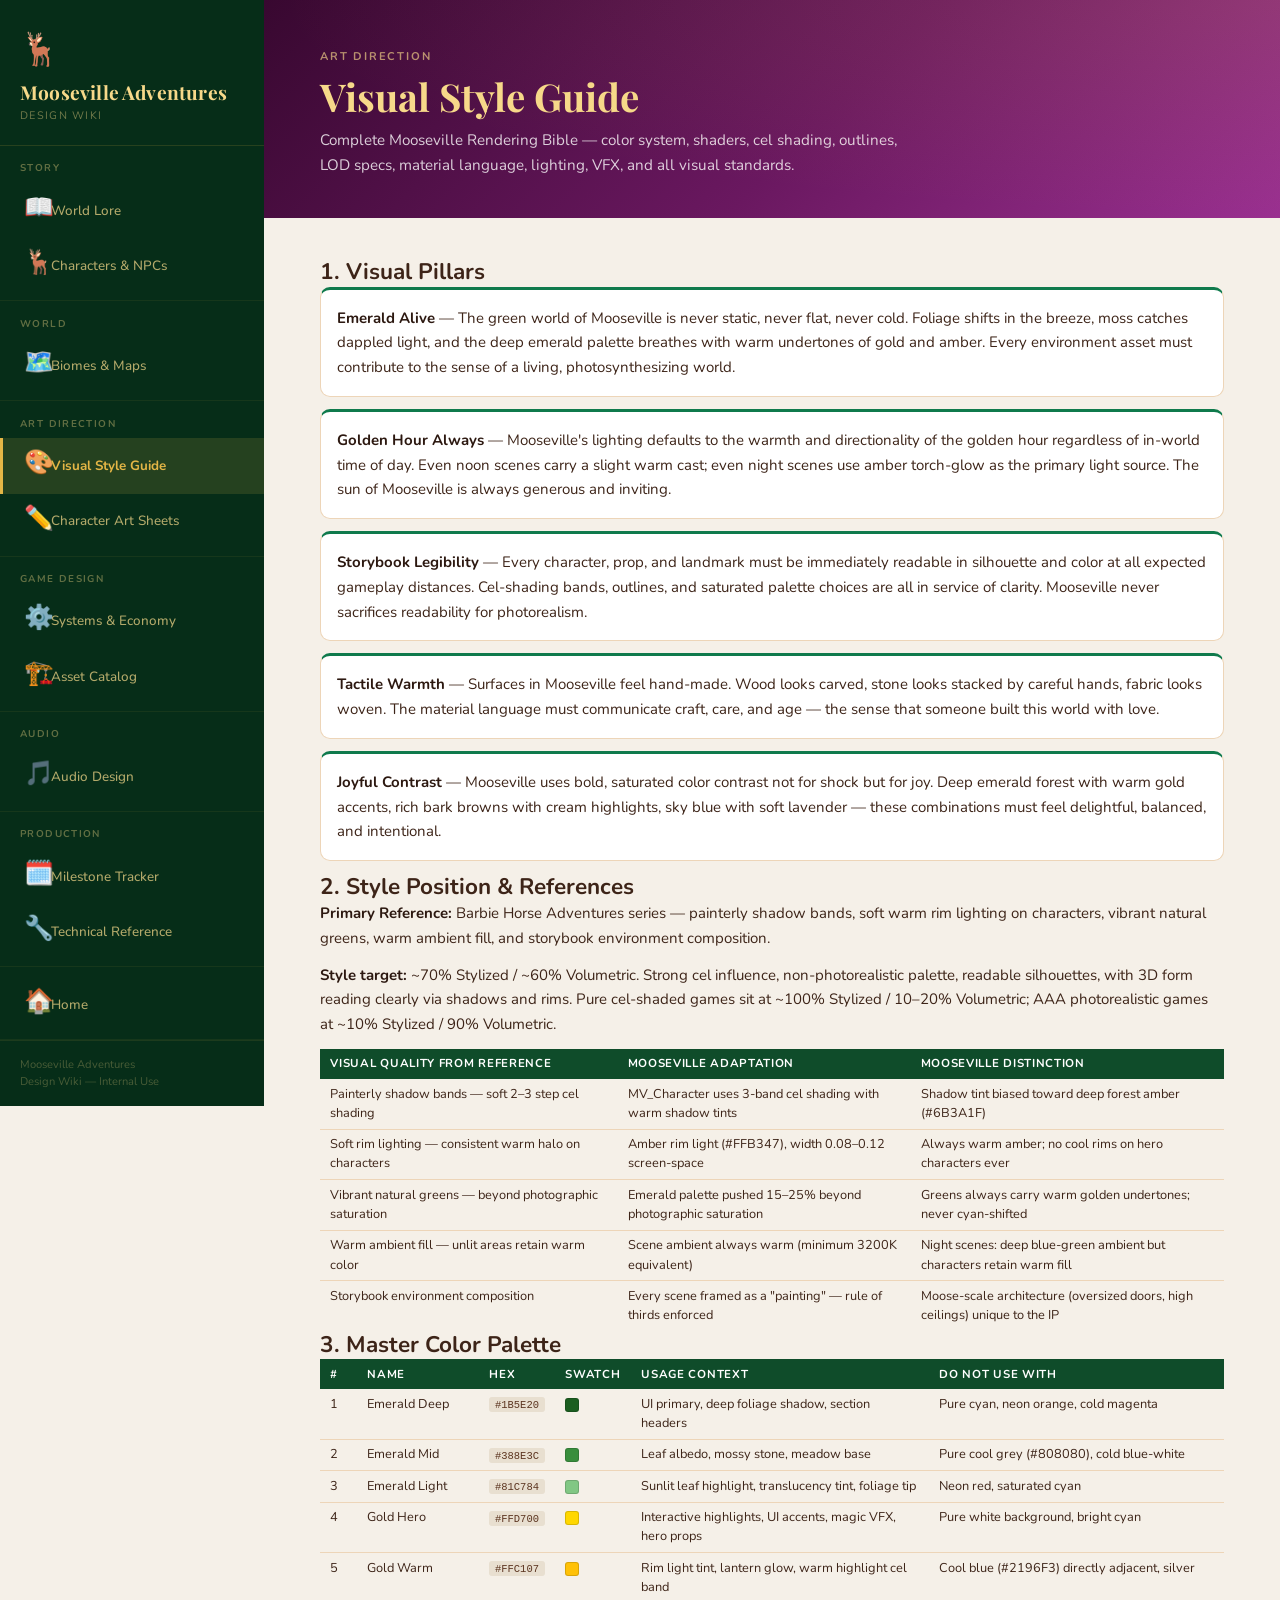
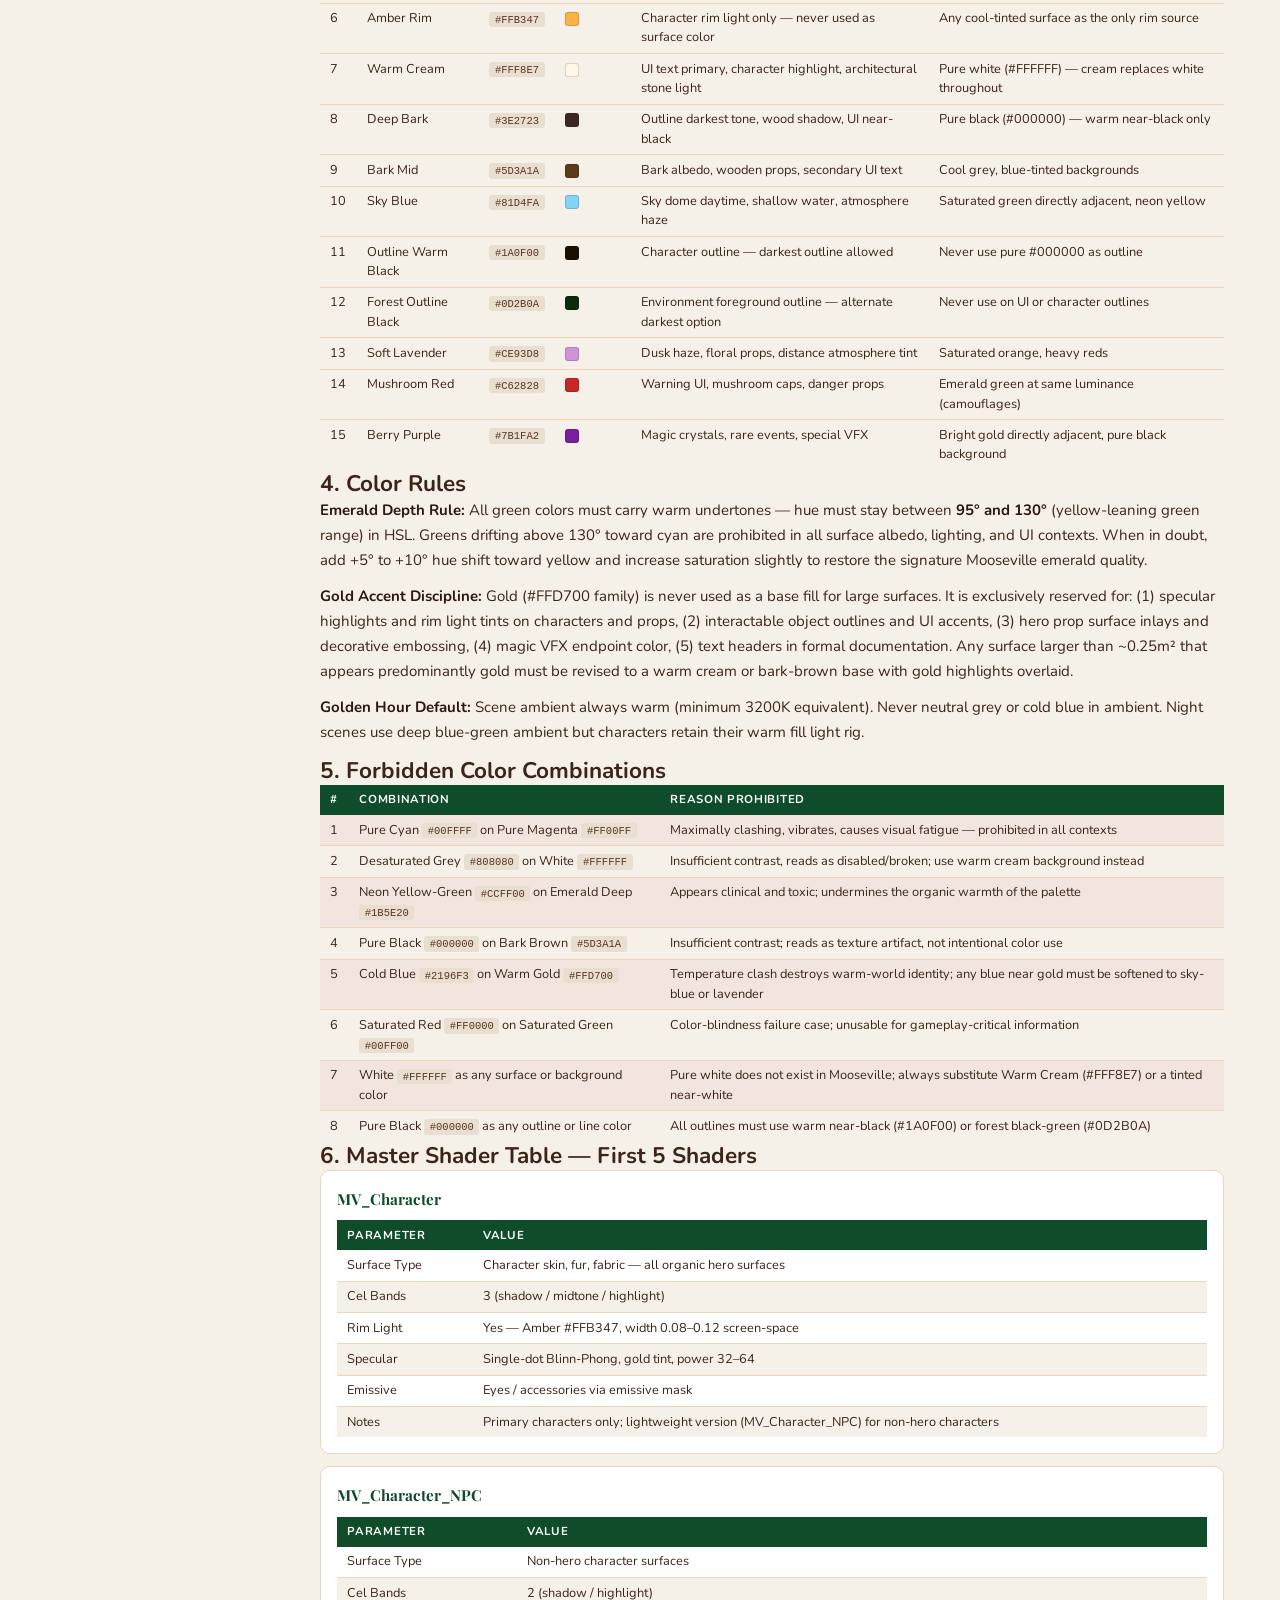
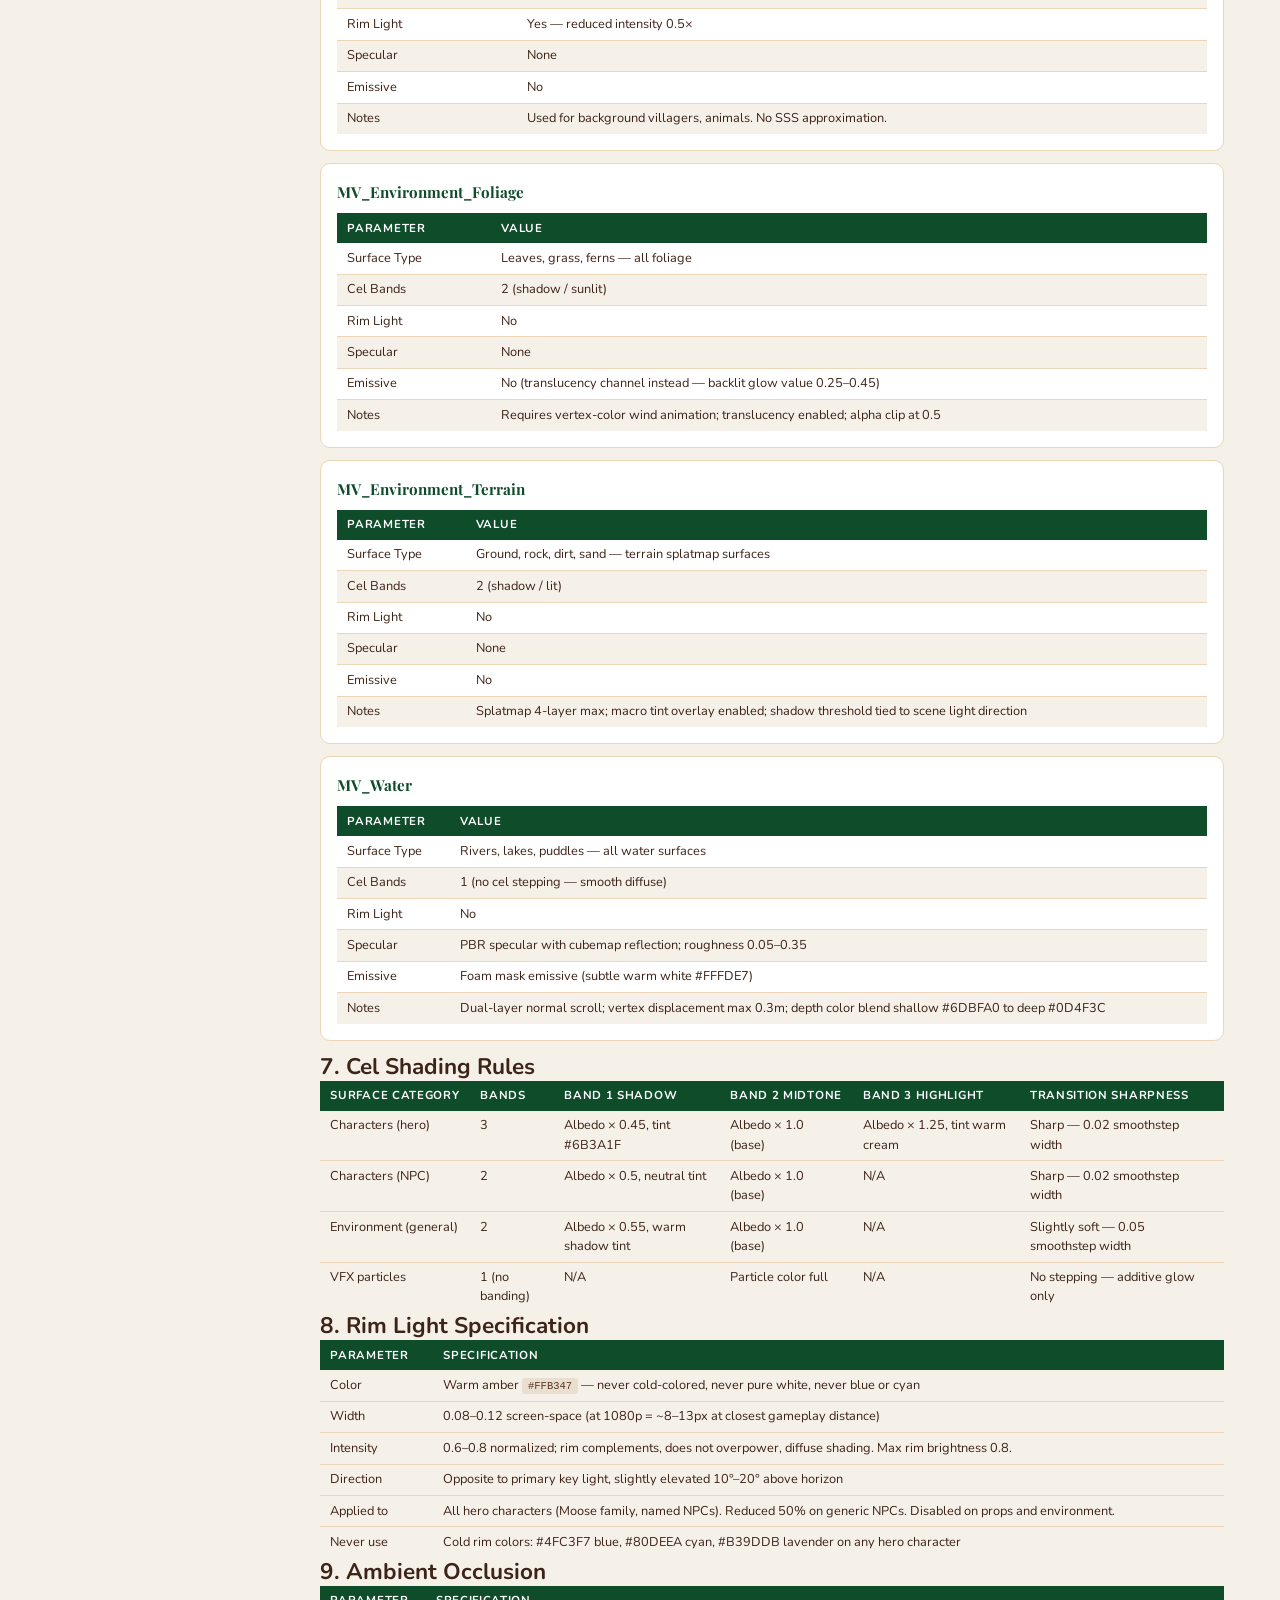
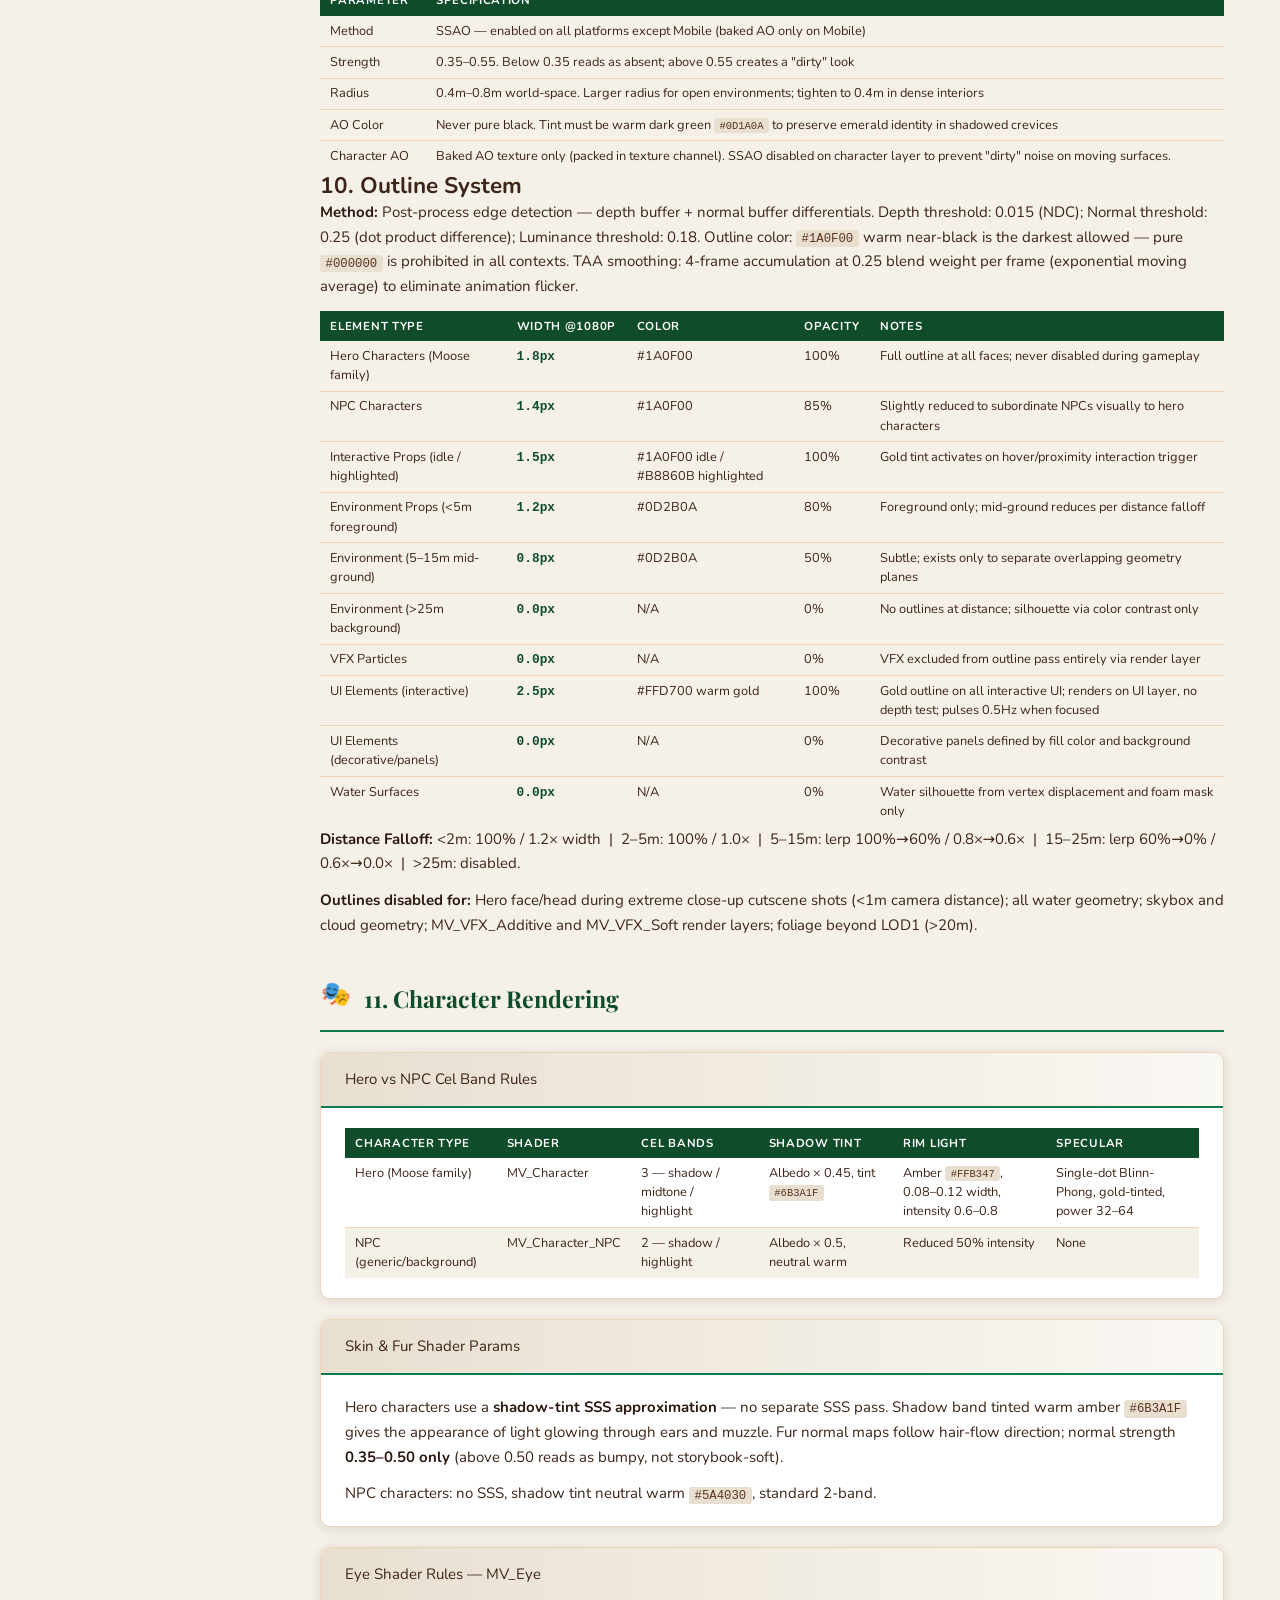
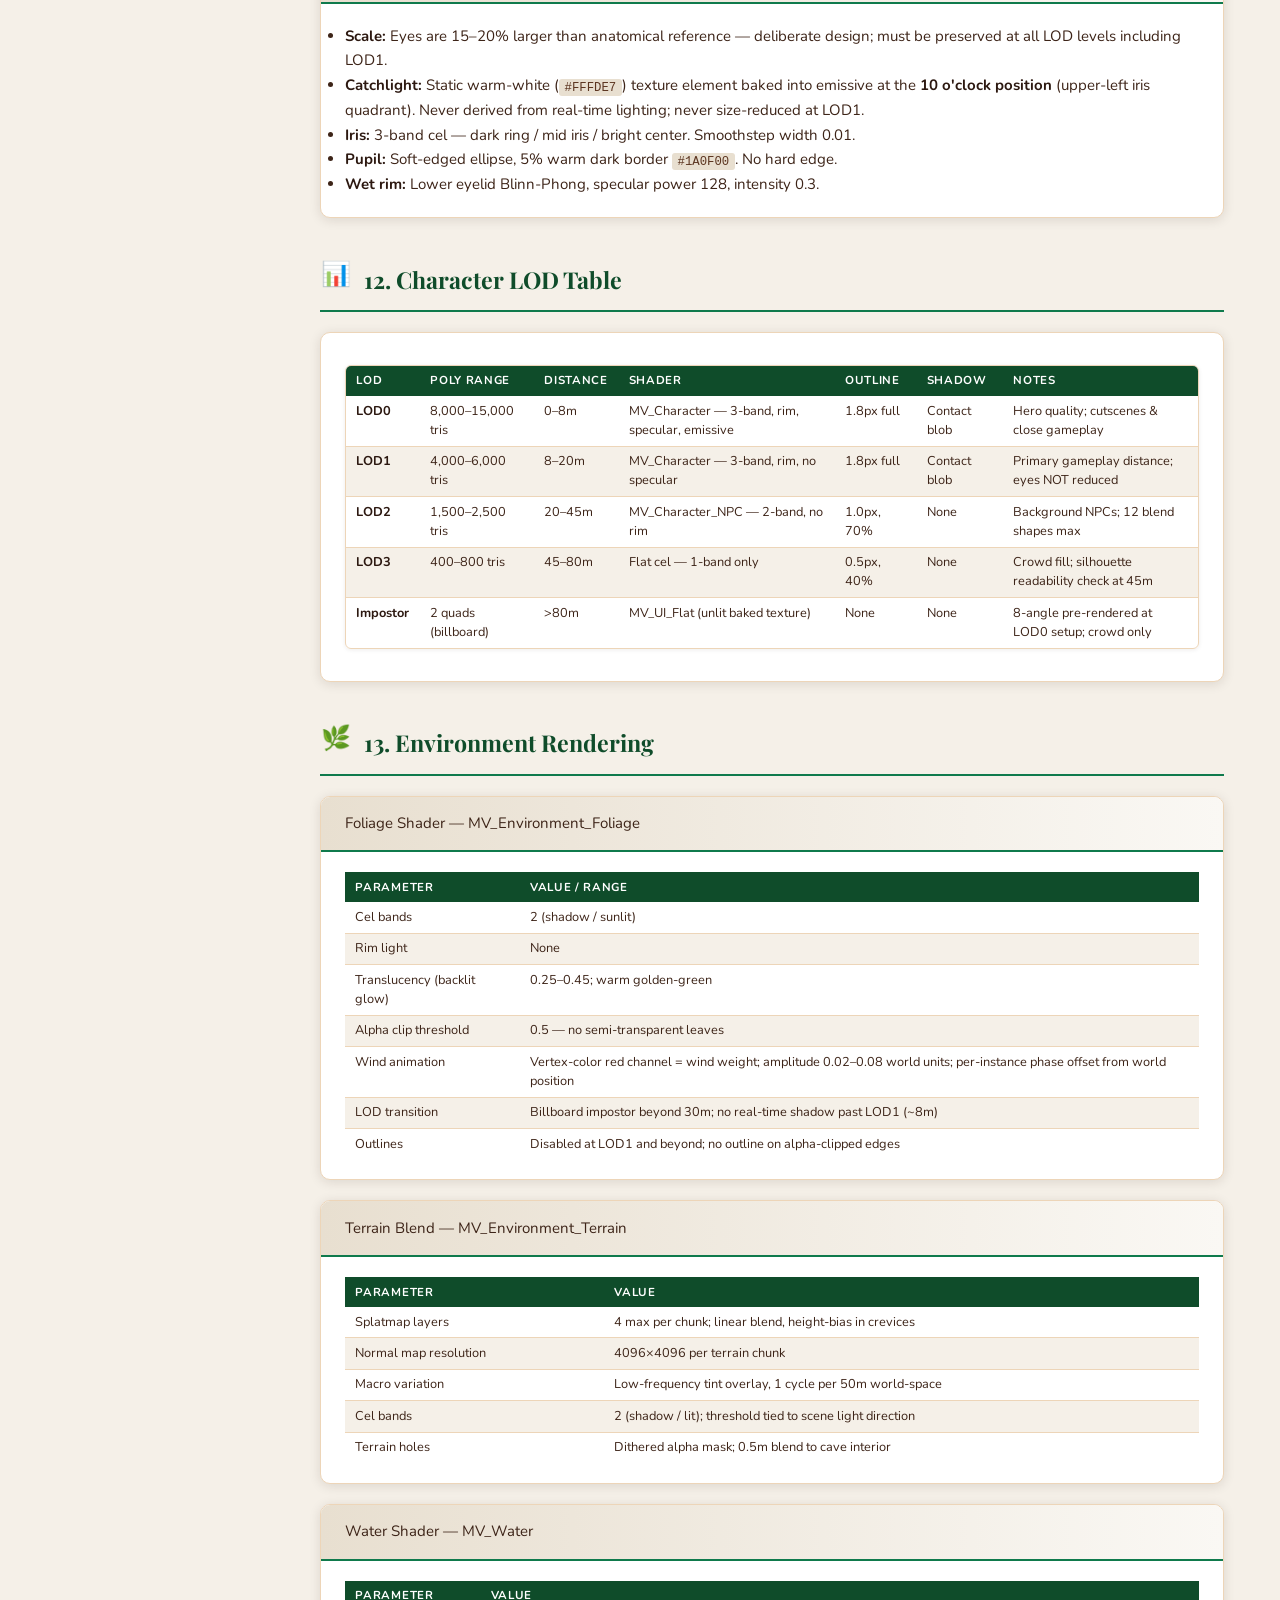
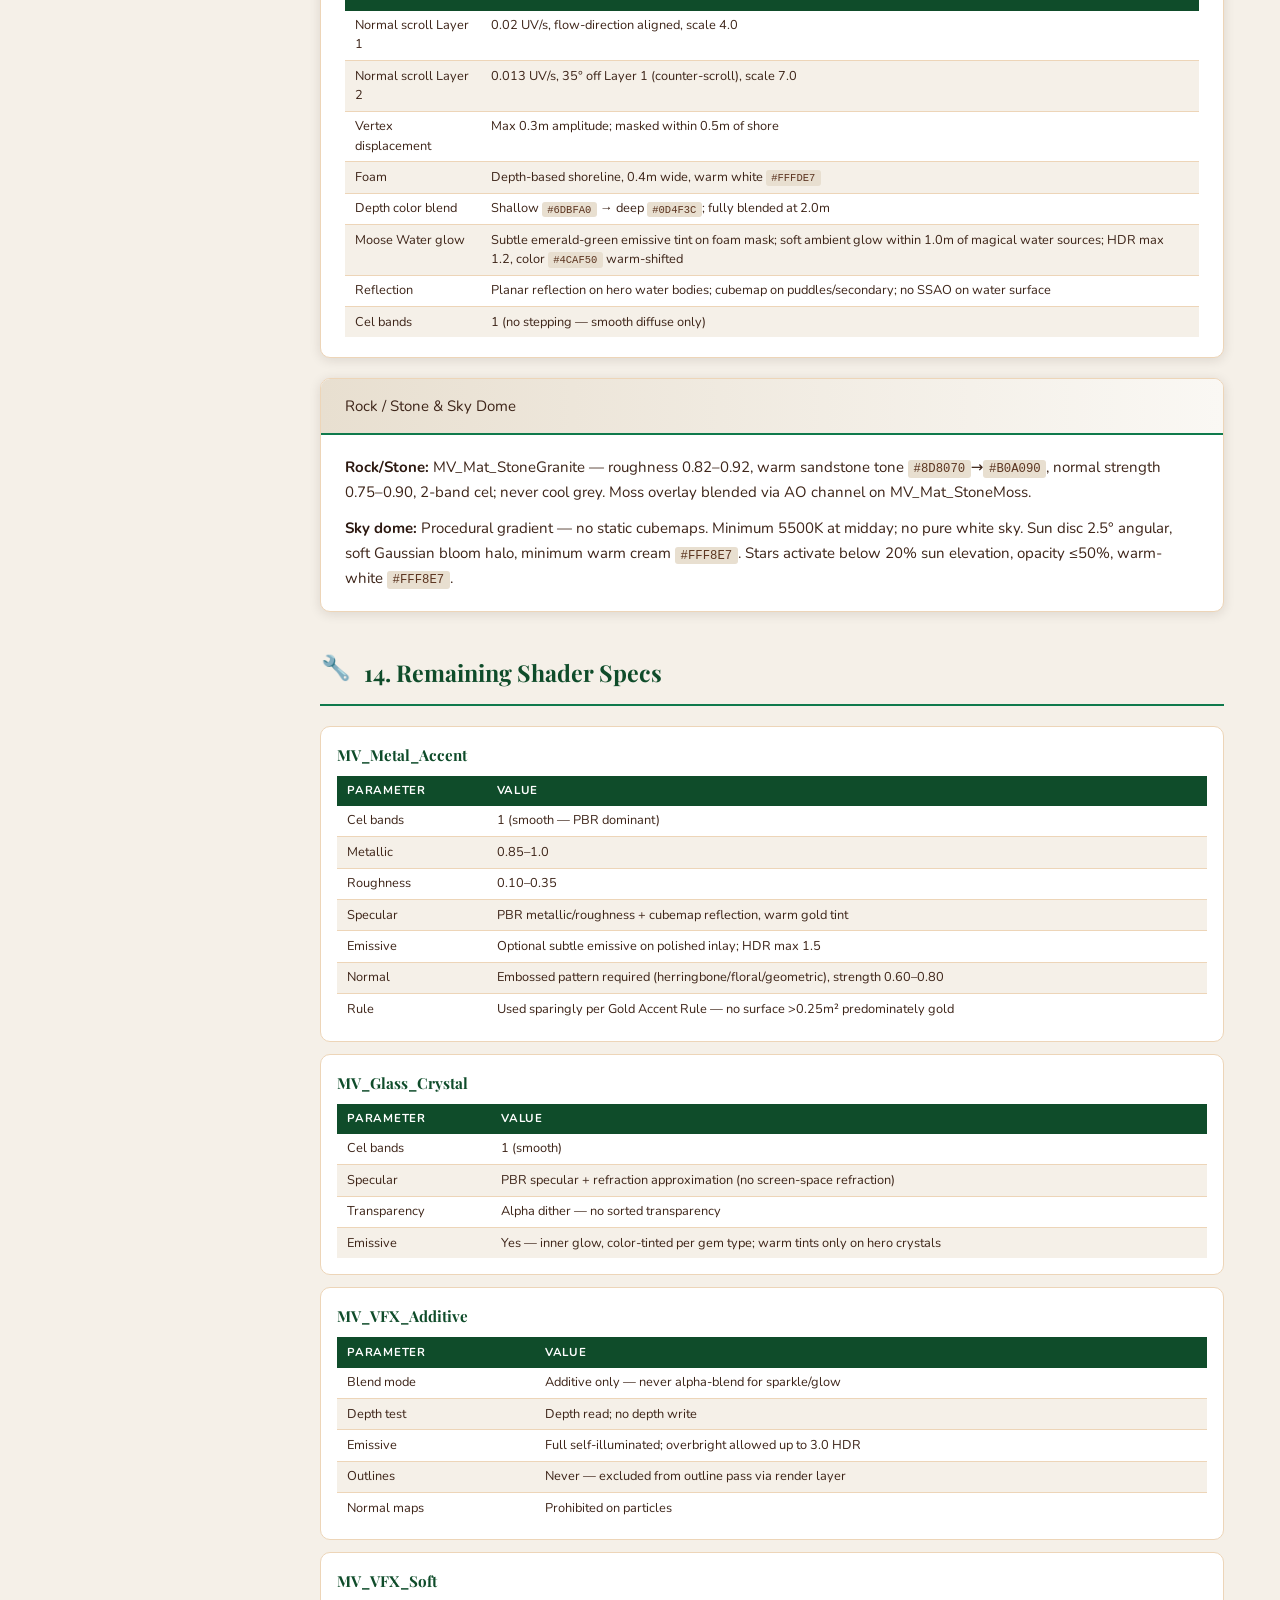
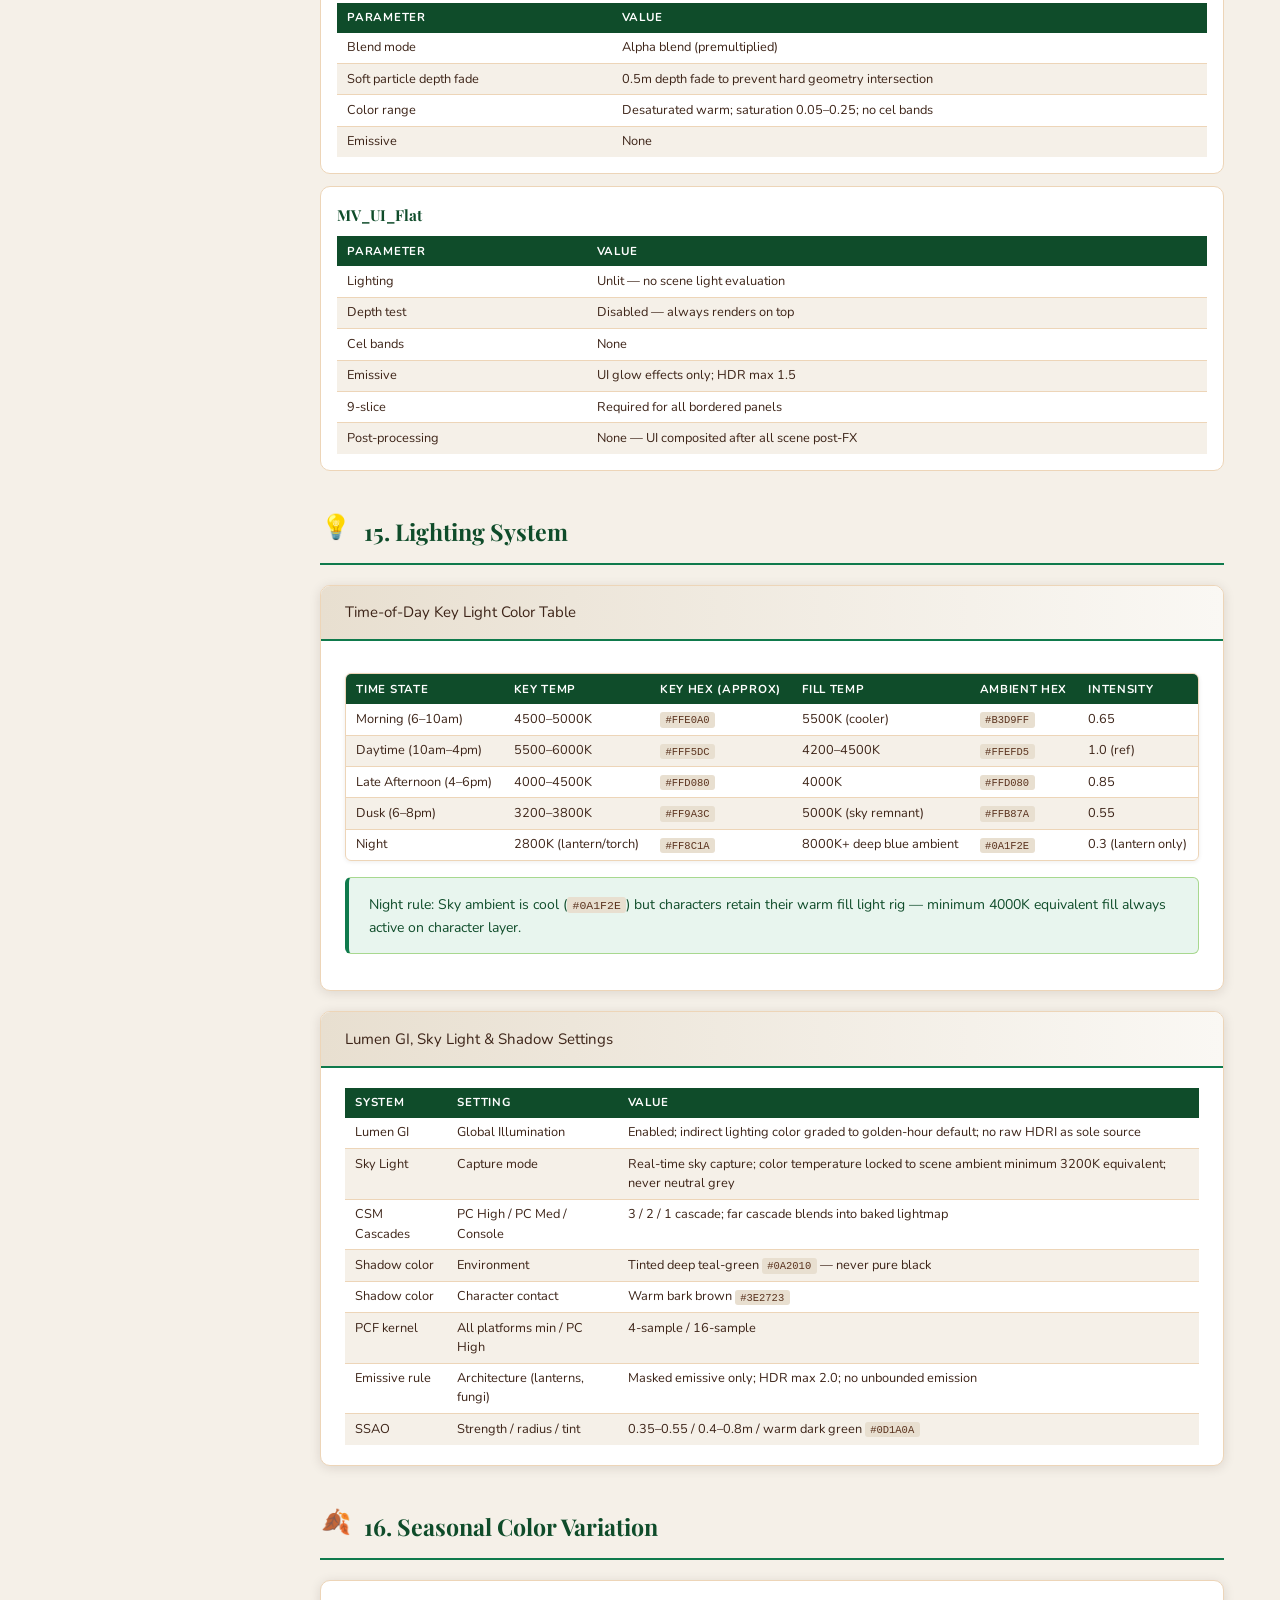
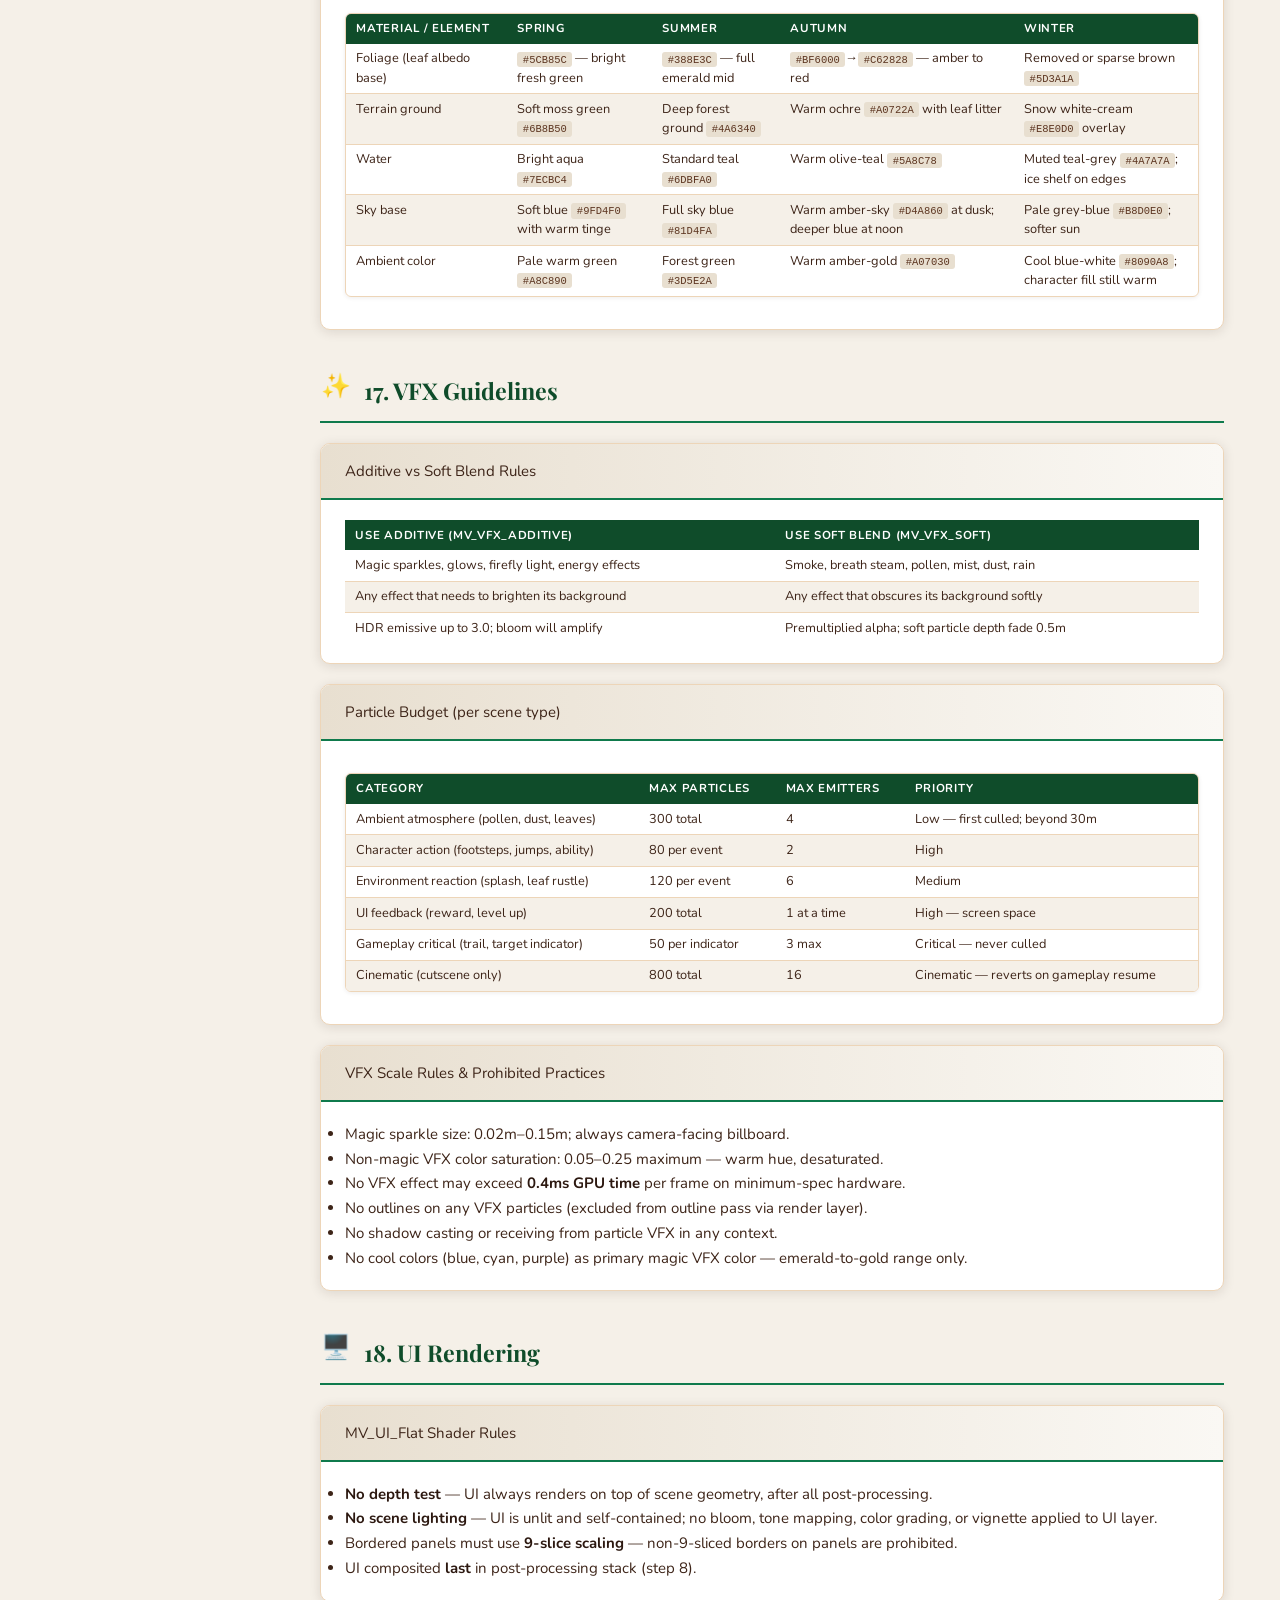
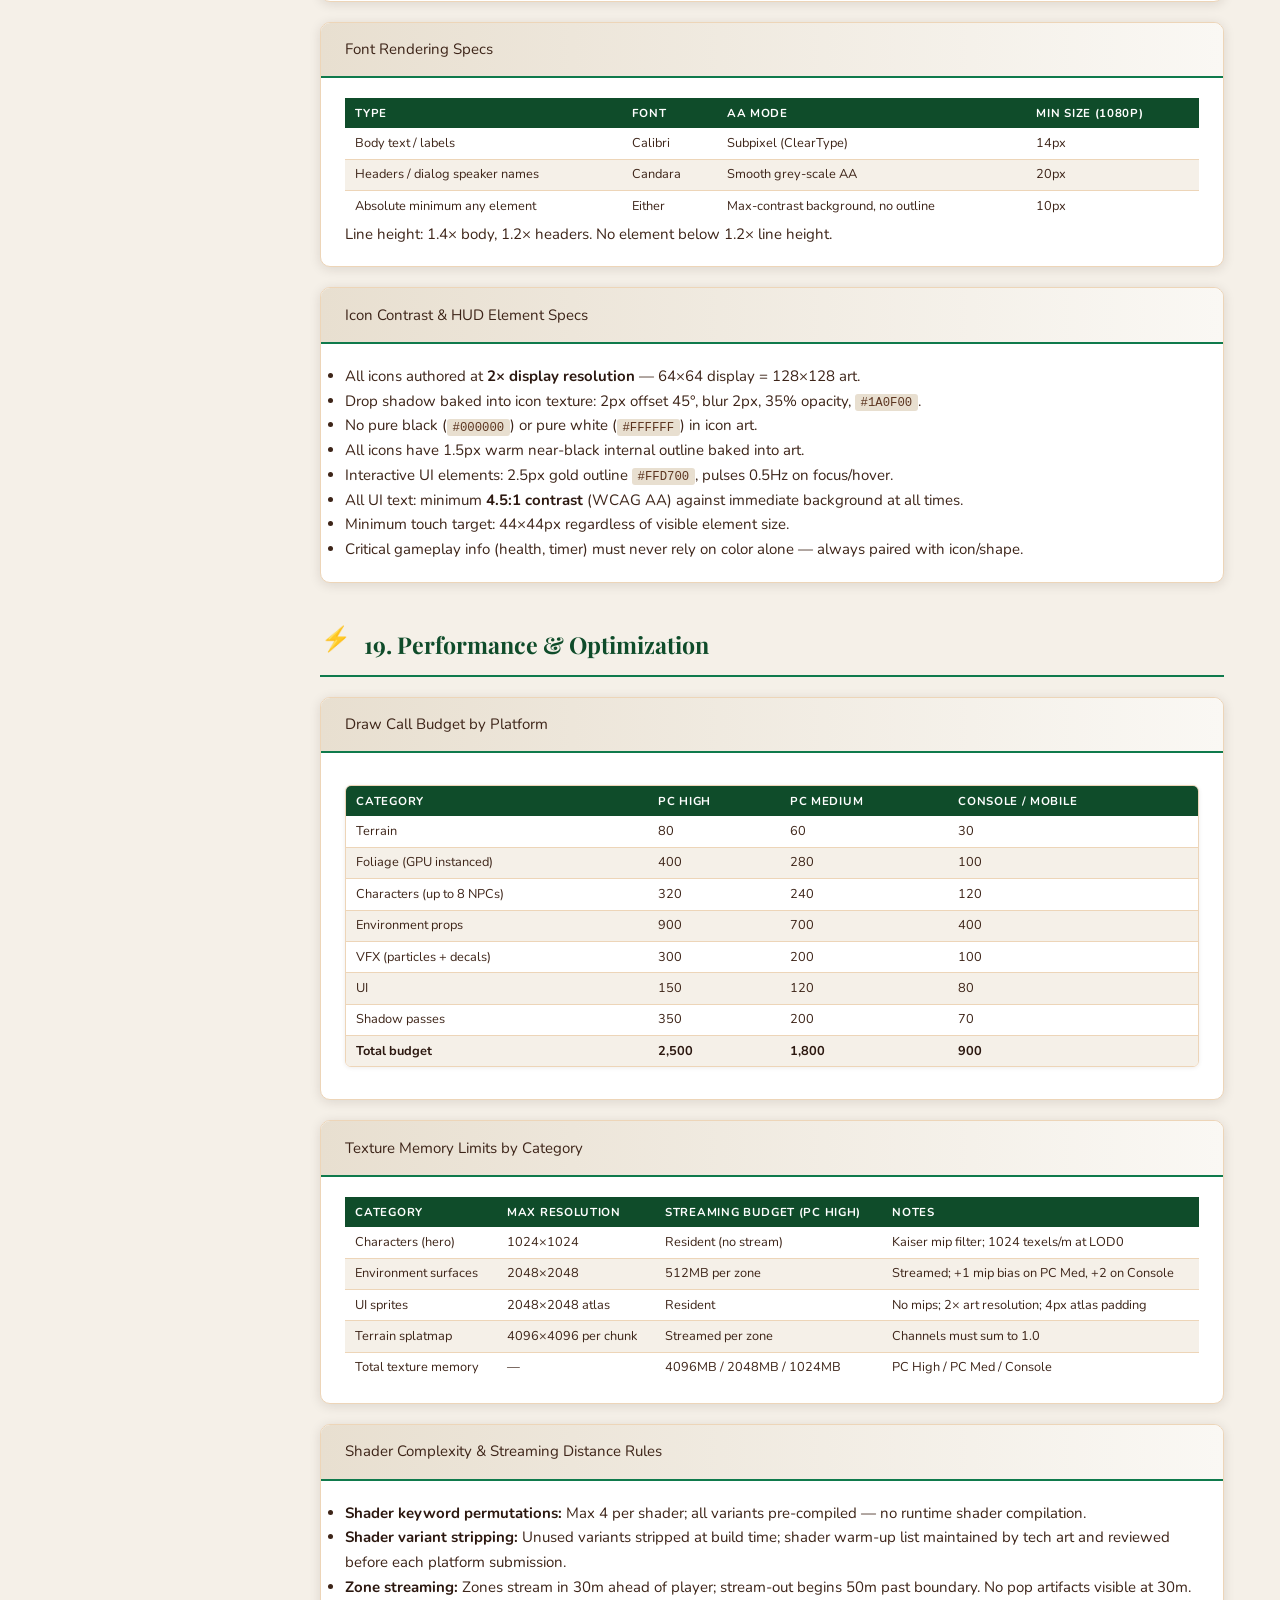
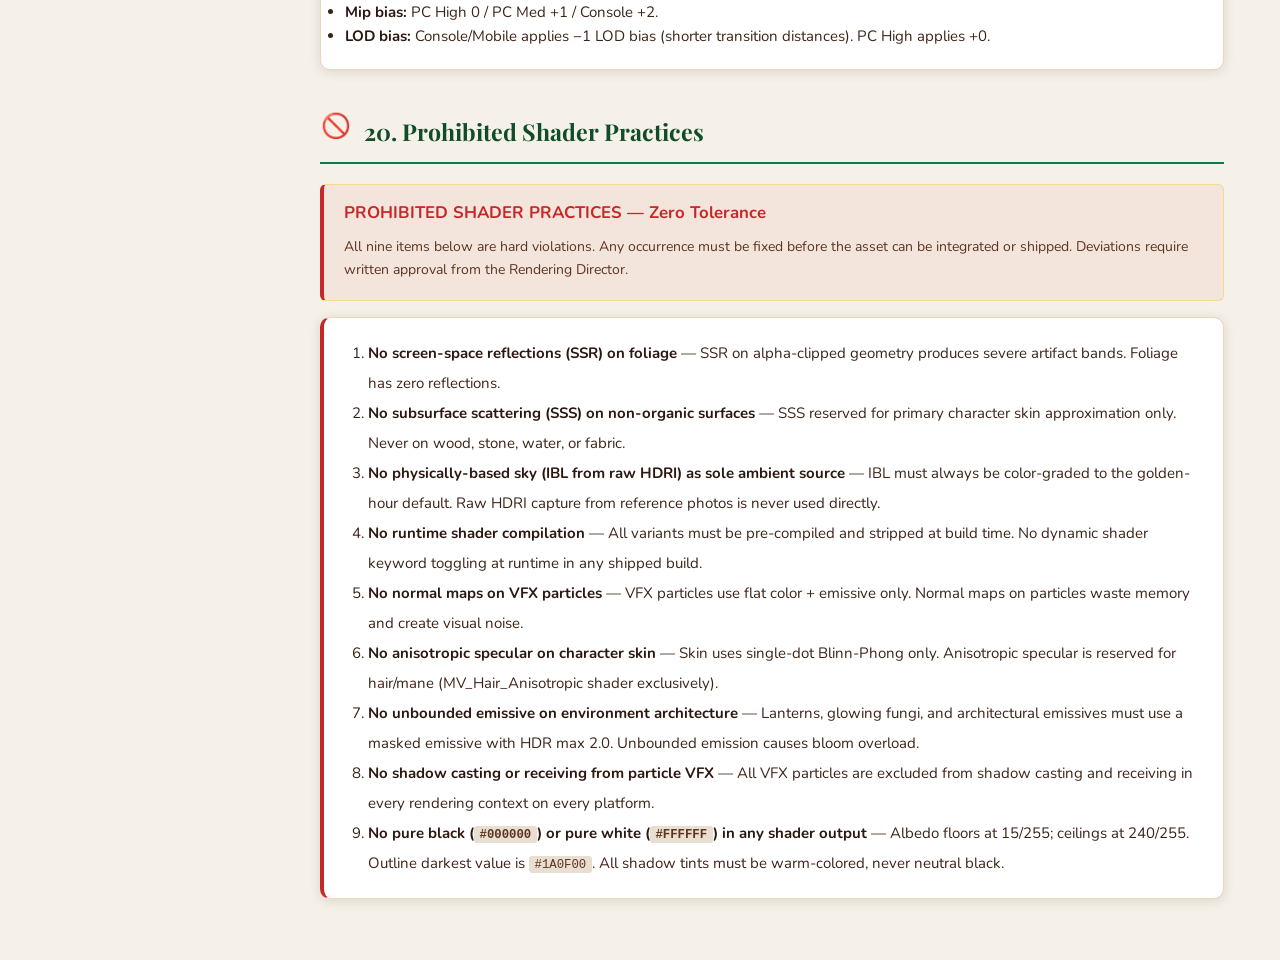
==== commit 8f3c3b61: "Updated Design" ====
--- a/docs/art.html
+++ b/docs/art.html
@@ -28,34 +28,34 @@
   </a>
   <div class="nav-group">
     <div class="nav-group-label">Story</div>
-    <a href="lore.html" class="nav-link"><span class="nav-icon">📖</span> World Lore</a>
-    <a href="characters.html" class="nav-link"><span class="nav-icon">🦌</span> Characters &amp; NPCs</a>
+    <a href="lore.html" class="nav-link"><span class="nav-icon"><img src="img/book.svg" alt="Open Book"></span> World Lore</a>
+    <a href="characters.html" class="nav-link"><span class="nav-icon"><img src="img/moose.svg" alt="Moose"></span> Characters &amp; NPCs</a>
   </div>
   <div class="nav-group">
     <div class="nav-group-label">World</div>
-    <a href="world.html" class="nav-link"><span class="nav-icon">🗺️</span> Biomes &amp; Maps</a>
+    <a href="world.html" class="nav-link"><span class="nav-icon"><img src="img/map.svg" alt="Map"></span> Biomes &amp; Maps</a>
   </div>
   <div class="nav-group">
     <div class="nav-group-label">Art Direction</div>
-    <a href="art.html" class="nav-link active"><span class="nav-icon">🎨</span> Visual Style Guide</a>
-    <a href="character-art.html" class="nav-link"><span class="nav-icon">✏️</span> Character Art Sheets</a>
+    <a href="art.html" class="nav-link active"><span class="nav-icon"><img src="img/palette.svg" alt="Palette"></span> Visual Style Guide</a>
+    <a href="character-art.html" class="nav-link"><span class="nav-icon"><img src="img/pencil.svg" alt="Pencil"></span> Character Art Sheets</a>
   </div>
   <div class="nav-group">
     <div class="nav-group-label">Game Design</div>
-    <a href="design.html" class="nav-link"><span class="nav-icon">⚙️</span> Systems &amp; Economy</a>
-    <a href="assets.html" class="nav-link"><span class="nav-icon">🏗️</span> Asset Catalog</a>
+    <a href="design.html" class="nav-link"><span class="nav-icon"><img src="img/gear.svg" alt="Gear"></span> Systems &amp; Economy</a>
+    <a href="assets.html" class="nav-link"><span class="nav-icon"><img src="img/construction.svg" alt="Construction"></span> Asset Catalog</a>
   </div>
   <div class="nav-group">
     <div class="nav-group-label">Audio</div>
-    <a href="audio.html" class="nav-link"><span class="nav-icon">🎵</span> Audio Design</a>
+    <a href="audio.html" class="nav-link"><span class="nav-icon"><img src="img/music.svg" alt="Music"></span> Audio Design</a>
   </div>
   <div class="nav-group">
     <div class="nav-group-label">Production</div>
-    <a href="milestones.html" class="nav-link"><span class="nav-icon">🗓️</span> Milestone Tracker</a>
-    <a href="technical.html" class="nav-link"><span class="nav-icon">🔧</span> Technical Reference</a>
+    <a href="milestones.html" class="nav-link"><span class="nav-icon"><img src="img/date.svg" alt="Date"></span> Milestone Tracker</a>
+    <a href="technical.html" class="nav-link"><span class="nav-icon"><img src="img/wrench.svg" alt="Wrench"></span> Technical Reference</a>
   </div>
   <div class="nav-group">
-    <a href="index.html" class="nav-link"><span class="nav-icon">🏠</span> Home</a>
+    <a href="index.html" class="nav-link"><span class="nav-icon"><img src="img/home.svg" alt="Home"></span> Home</a>
   </div>
   <div class="sidebar-footer">Mooseville Adventures<br>Design Wiki — Internal Use</div>
 </nav>
@@ -277,7 +277,7 @@
 
     <!-- ═══════════════════════════════════════════════ SECTION 11 -->
     <div class="section-header">
-      <span class="section-icon">🎭</span>
+      <span class="section-icon"><img src="img/theater.svg" alt="Theater"></span>
       <h2>11. Character Rendering</h2>
     </div>
 
@@ -317,7 +317,7 @@
 
     <!-- ═══════════════════════════════════════════════ SECTION 12 -->
     <div class="section-header">
-      <span class="section-icon">📊</span>
+      <span class="section-icon"><img src="img/chart.svg" alt="Chart"></span>
       <h2>12. Character LOD Table</h2>
     </div>
 
@@ -340,7 +340,7 @@
 
     <!-- ═══════════════════════════════════════════════ SECTION 13 -->
     <div class="section-header">
-      <span class="section-icon">🌿</span>
+      <span class="section-icon"><img src="img/herb.svg" alt="Herb"></span>
       <h2>13. Environment Rendering</h2>
     </div>
 
@@ -407,7 +407,7 @@
 
     <!-- ═══════════════════════════════════════════════ SECTION 14 -->
     <div class="section-header">
-      <span class="section-icon">🔧</span>
+      <span class="section-icon"><img src="img/wrench.svg" alt="Wrench"></span>
       <h2>14. Remaining Shader Specs</h2>
     </div>
 
@@ -484,7 +484,7 @@
 
     <!-- ═══════════════════════════════════════════════ SECTION 15 -->
     <div class="section-header">
-      <span class="section-icon">💡</span>
+      <span class="section-icon"><img src="img/idea.svg" alt="Idea"></span>
       <h2>15. Lighting System</h2>
     </div>
 
@@ -528,7 +528,7 @@
 
     <!-- ═══════════════════════════════════════════════ SECTION 16 -->
     <div class="section-header">
-      <span class="section-icon">🍂</span>
+      <span class="section-icon"><img src="img/leaves.svg" alt="Falling Leaves"></span>
       <h2>16. Seasonal Color Variation</h2>
     </div>
 
@@ -551,7 +551,7 @@
 
     <!-- ═══════════════════════════════════════════════ SECTION 17 -->
     <div class="section-header">
-      <span class="section-icon">✨</span>
+      <span class="section-icon"><img src="img/sparkle.svg" alt="Sparkle"></span>
       <h2>17. VFX Guidelines</h2>
     </div>
 
@@ -604,7 +604,7 @@
 
     <!-- ═══════════════════════════════════════════════ SECTION 18 -->
     <div class="section-header">
-      <span class="section-icon">🖥️</span>
+      <span class="section-icon"><img src="img/monitor.svg" alt="Monitor"></span>
       <h2>18. UI Rendering</h2>
     </div>
 
@@ -653,7 +653,7 @@
 
     <!-- ═══════════════════════════════════════════════ SECTION 19 -->
     <div class="section-header">
-      <span class="section-icon">⚡</span>
+      <span class="section-icon"><img src="img/lightning.svg" alt="Lightning"></span>
       <h2>19. Performance &amp; Optimization</h2>
     </div>
 
@@ -709,7 +709,7 @@
 
     <!-- ═══════════════════════════════════════════════ SECTION 20 -->
     <div class="section-header">
-      <span class="section-icon">🚫</span>
+      <span class="section-icon"><img src="img/no.svg" alt="No"></span>
       <h2>20. Prohibited Shader Practices</h2>
     </div>
 
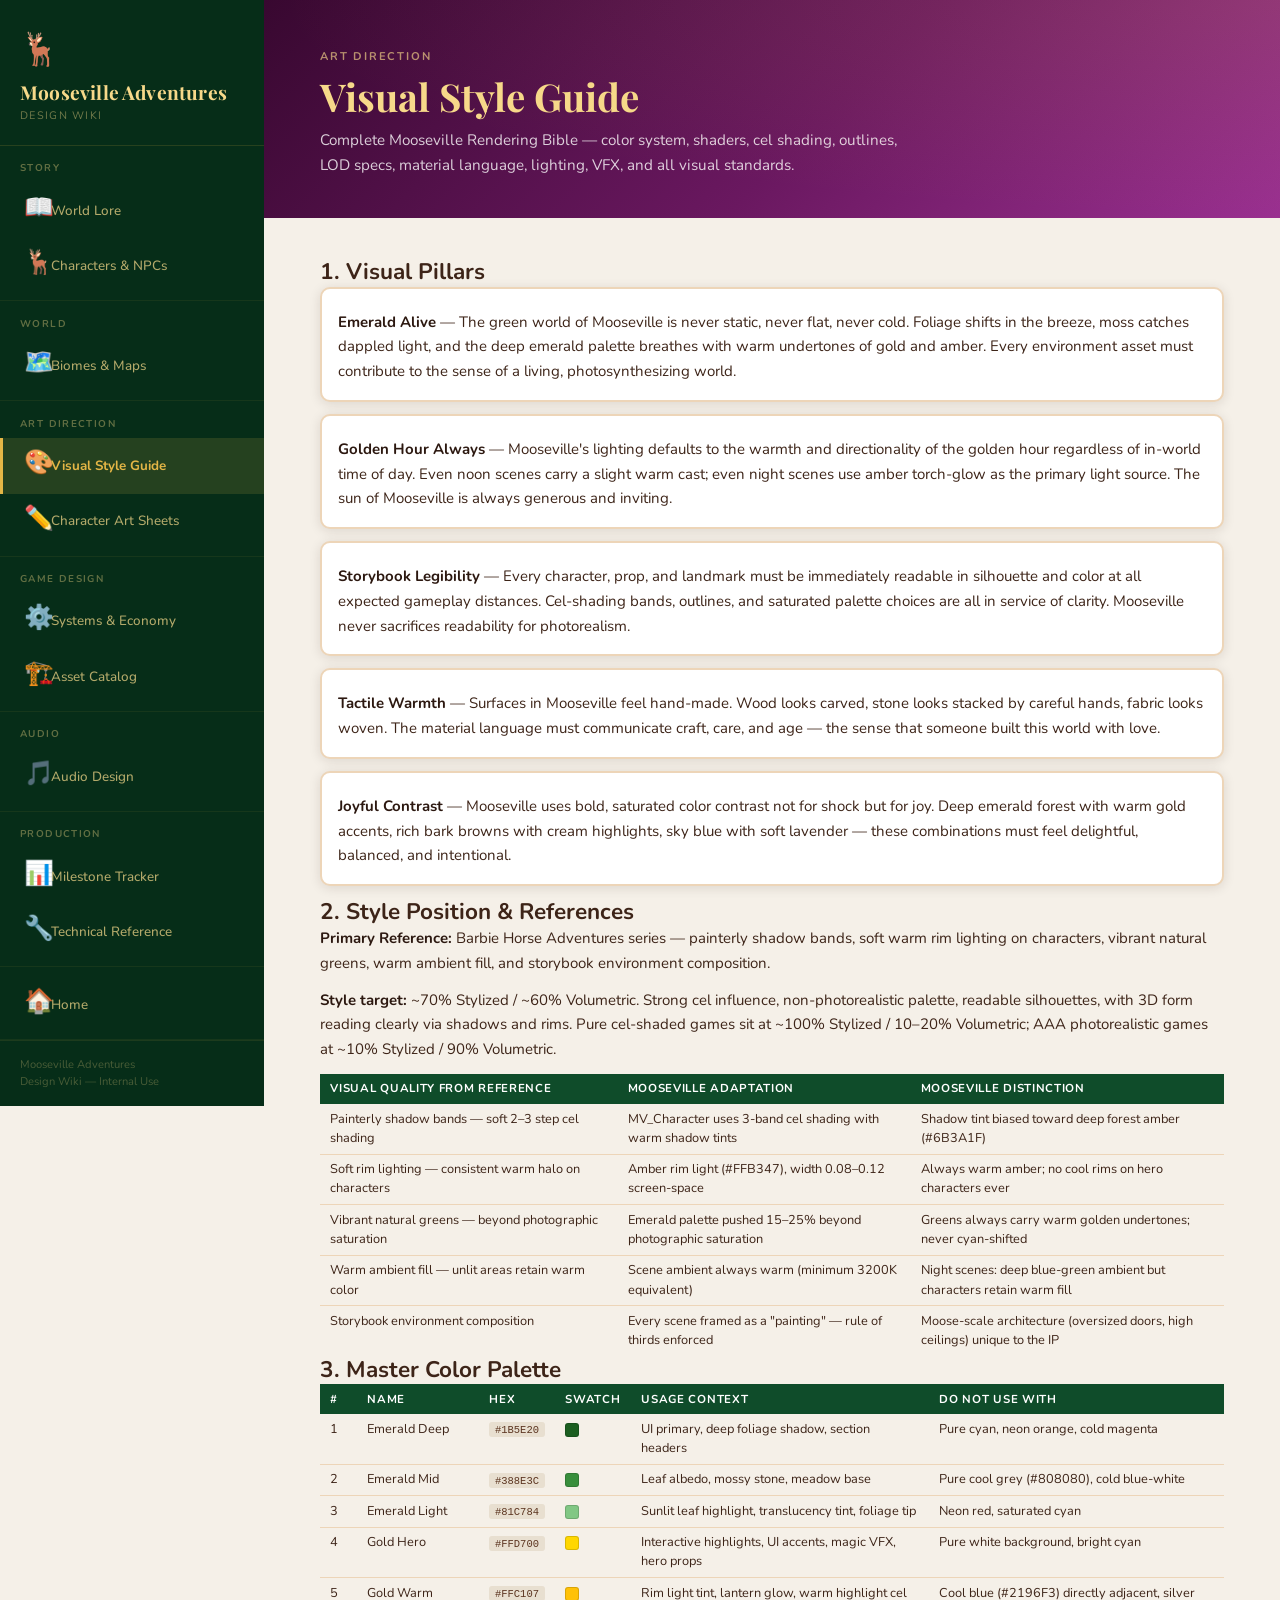
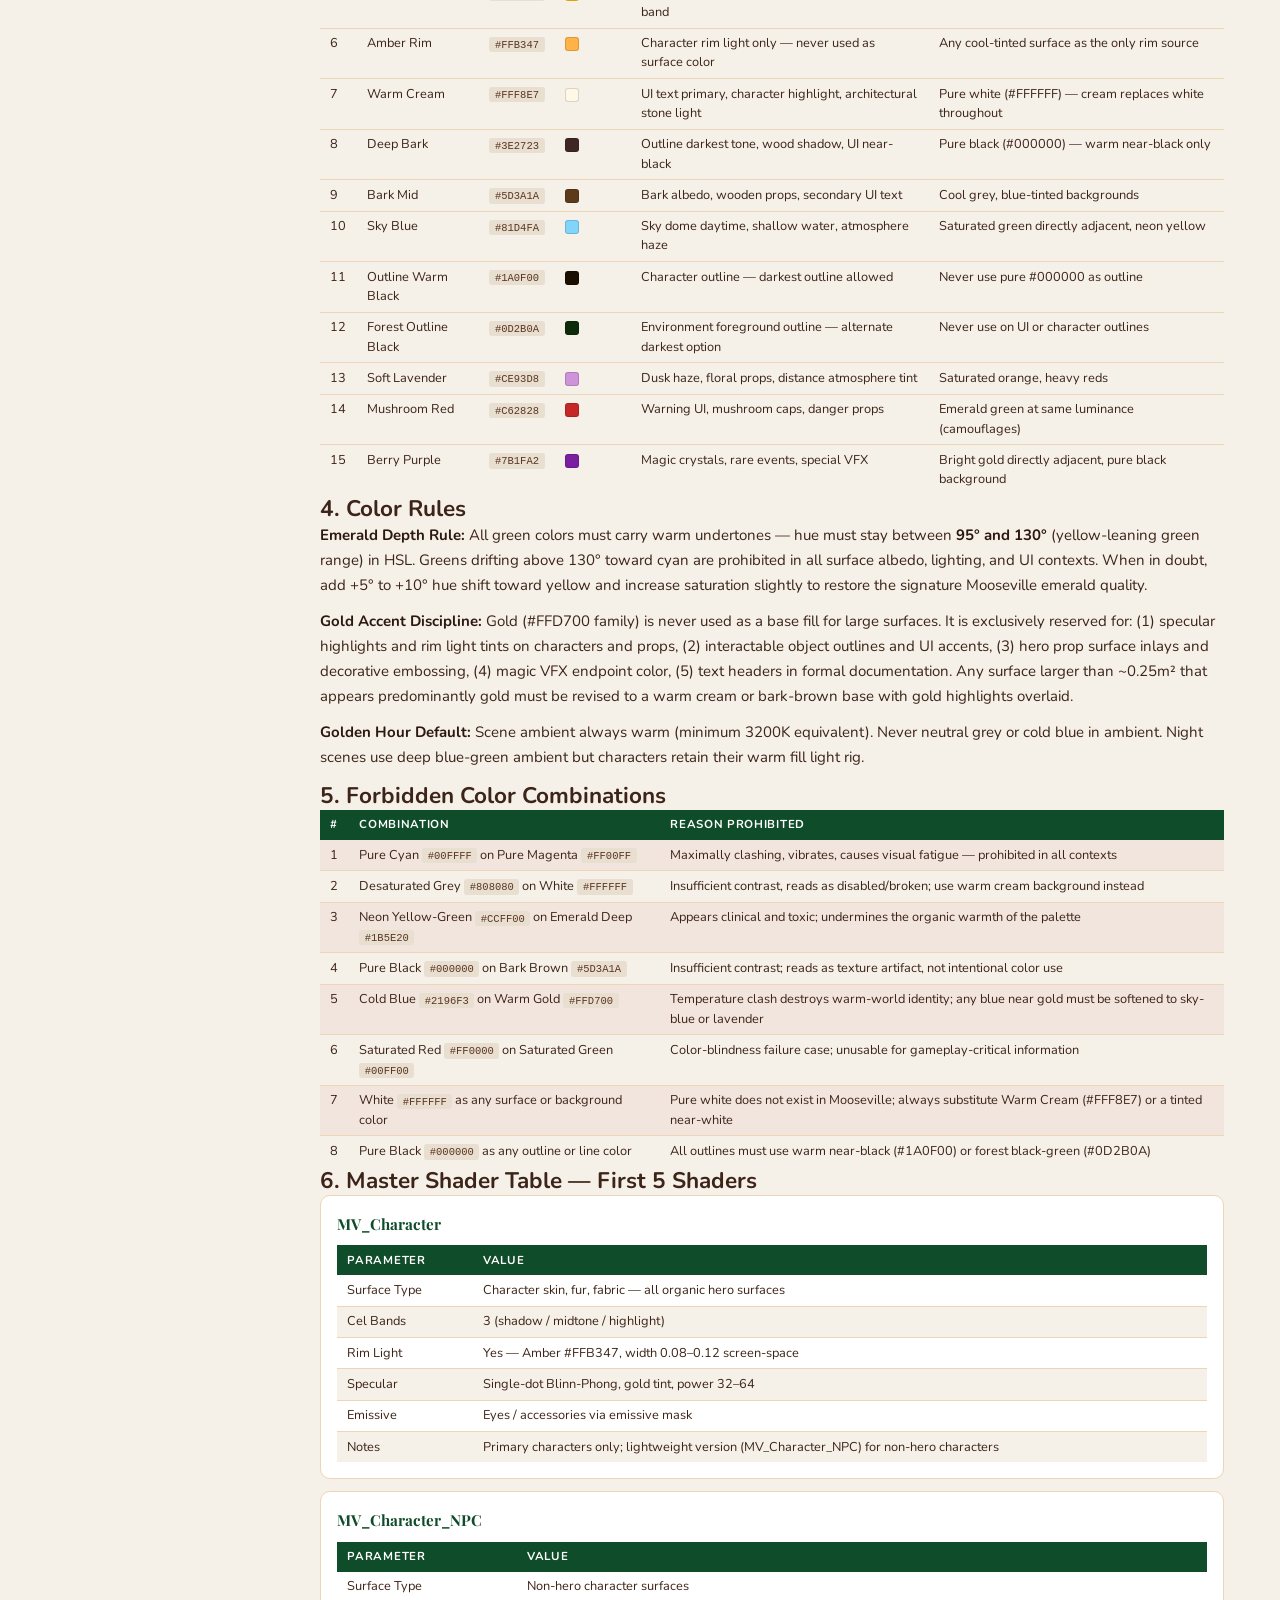
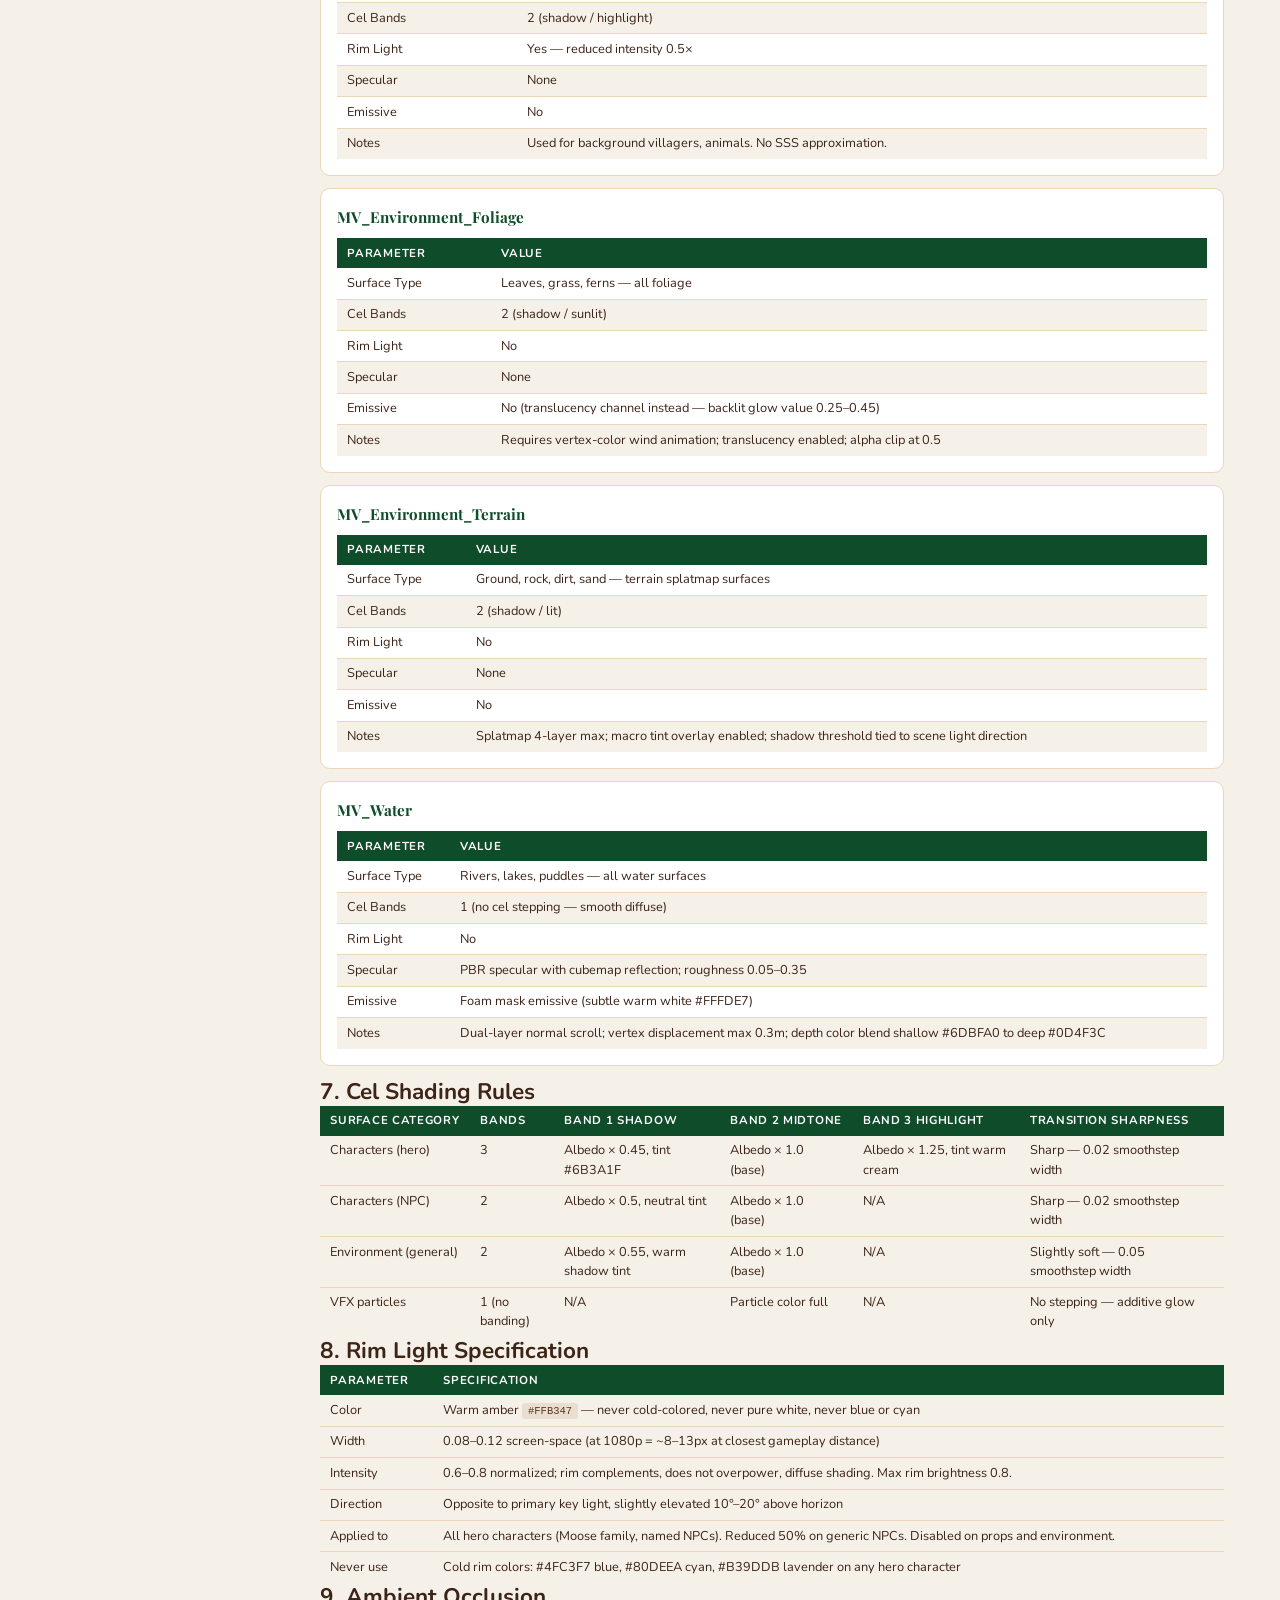
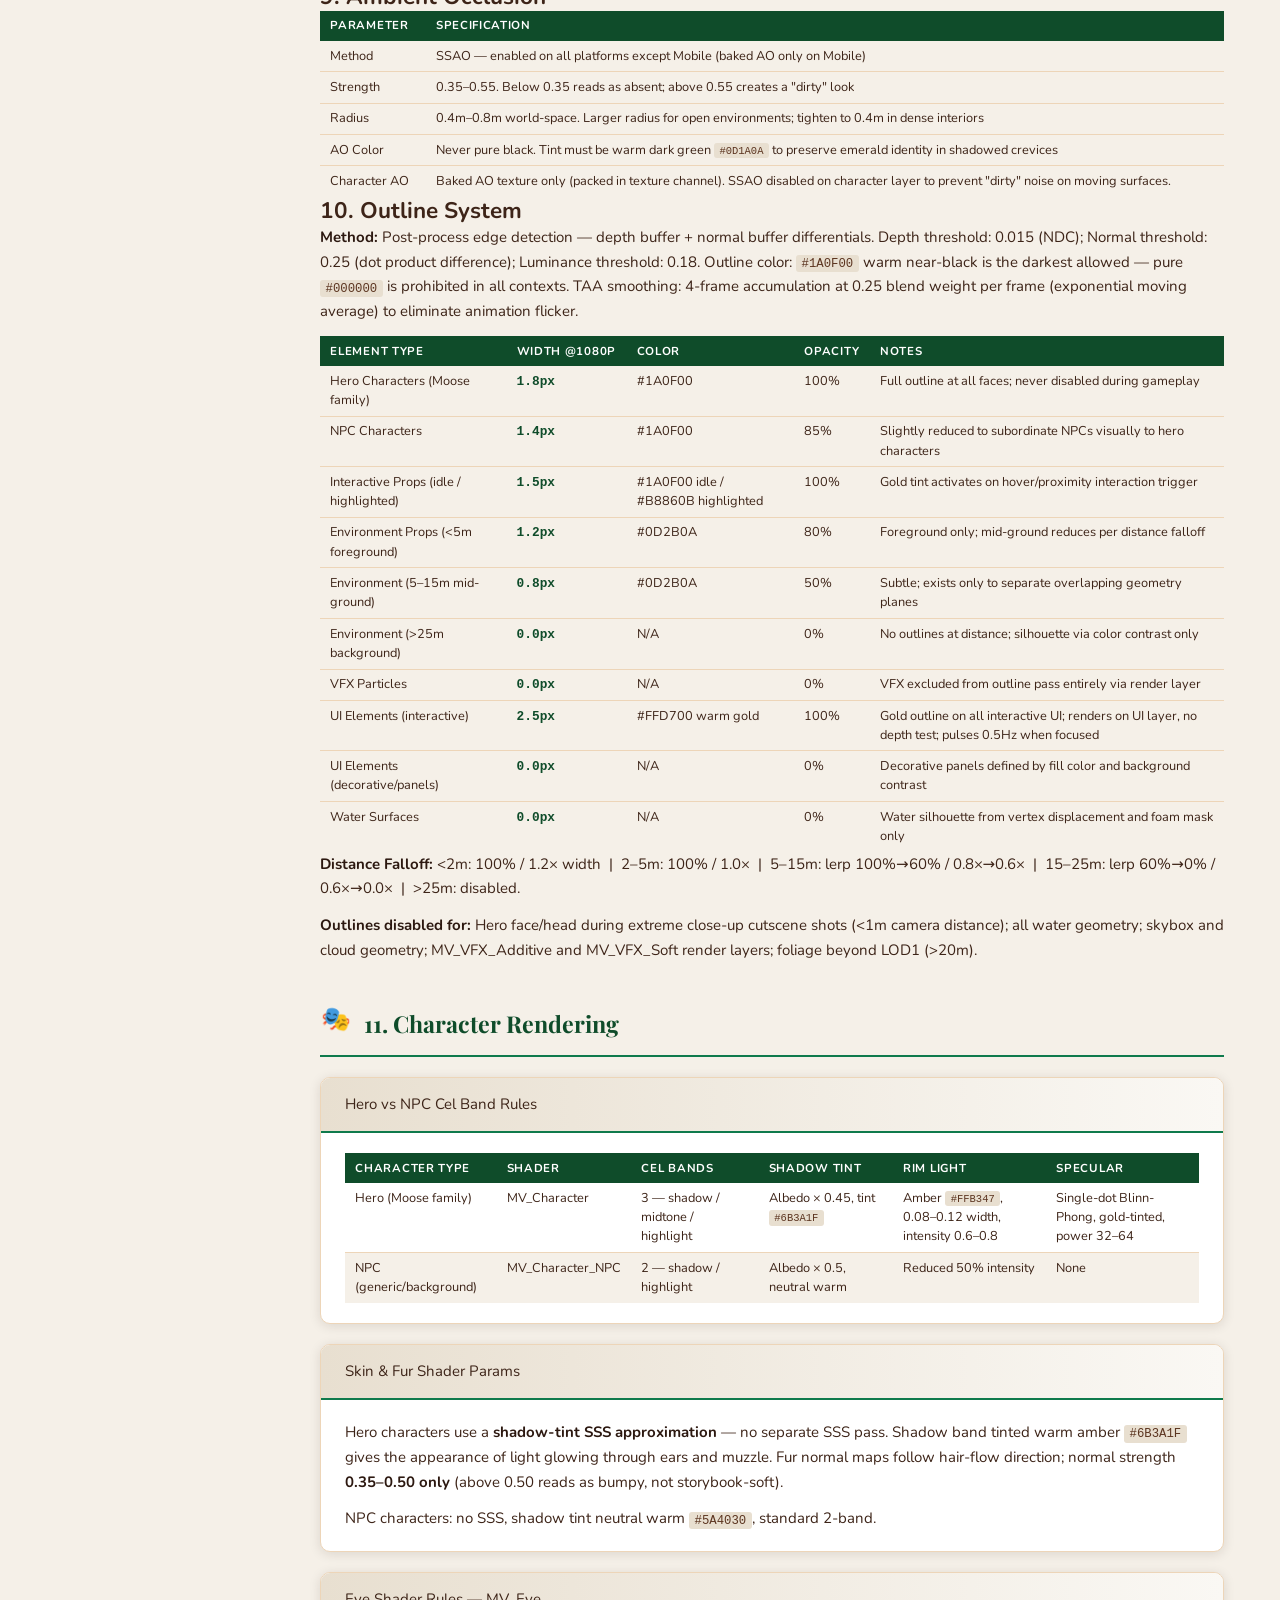
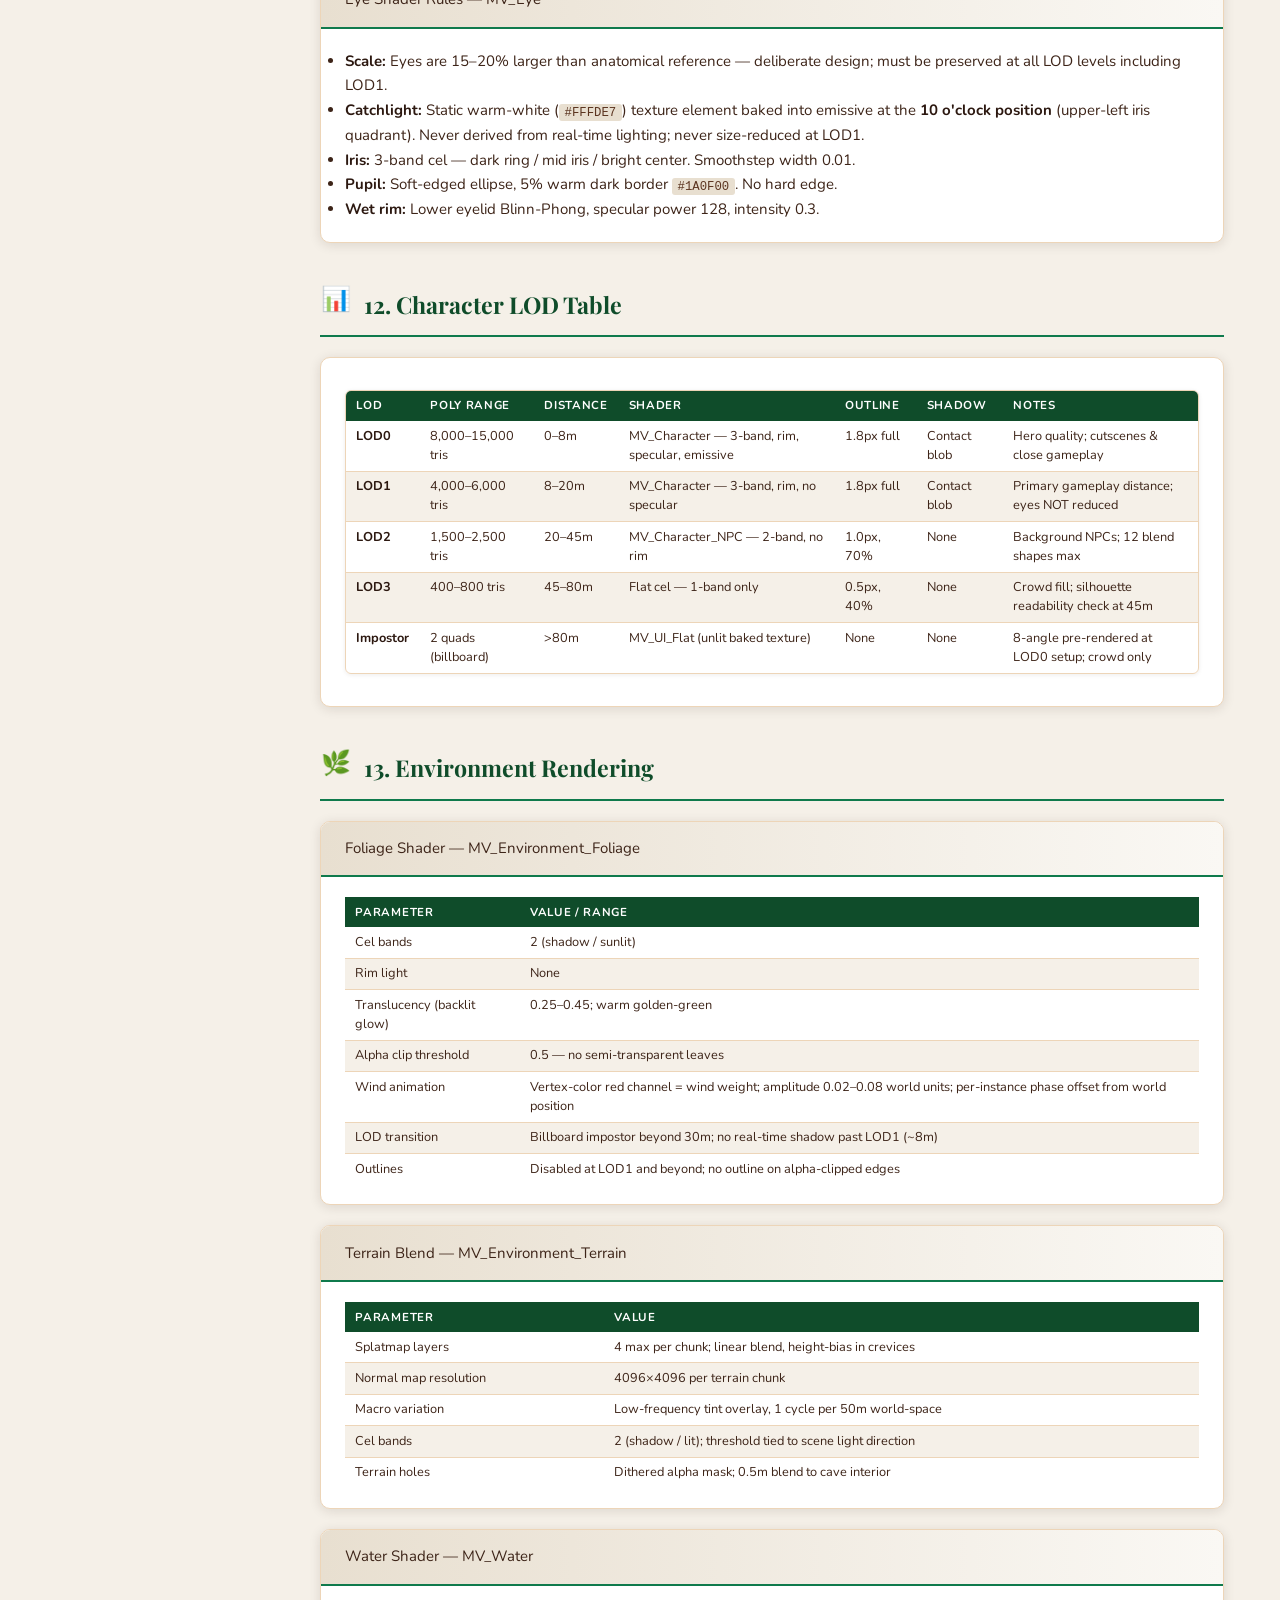
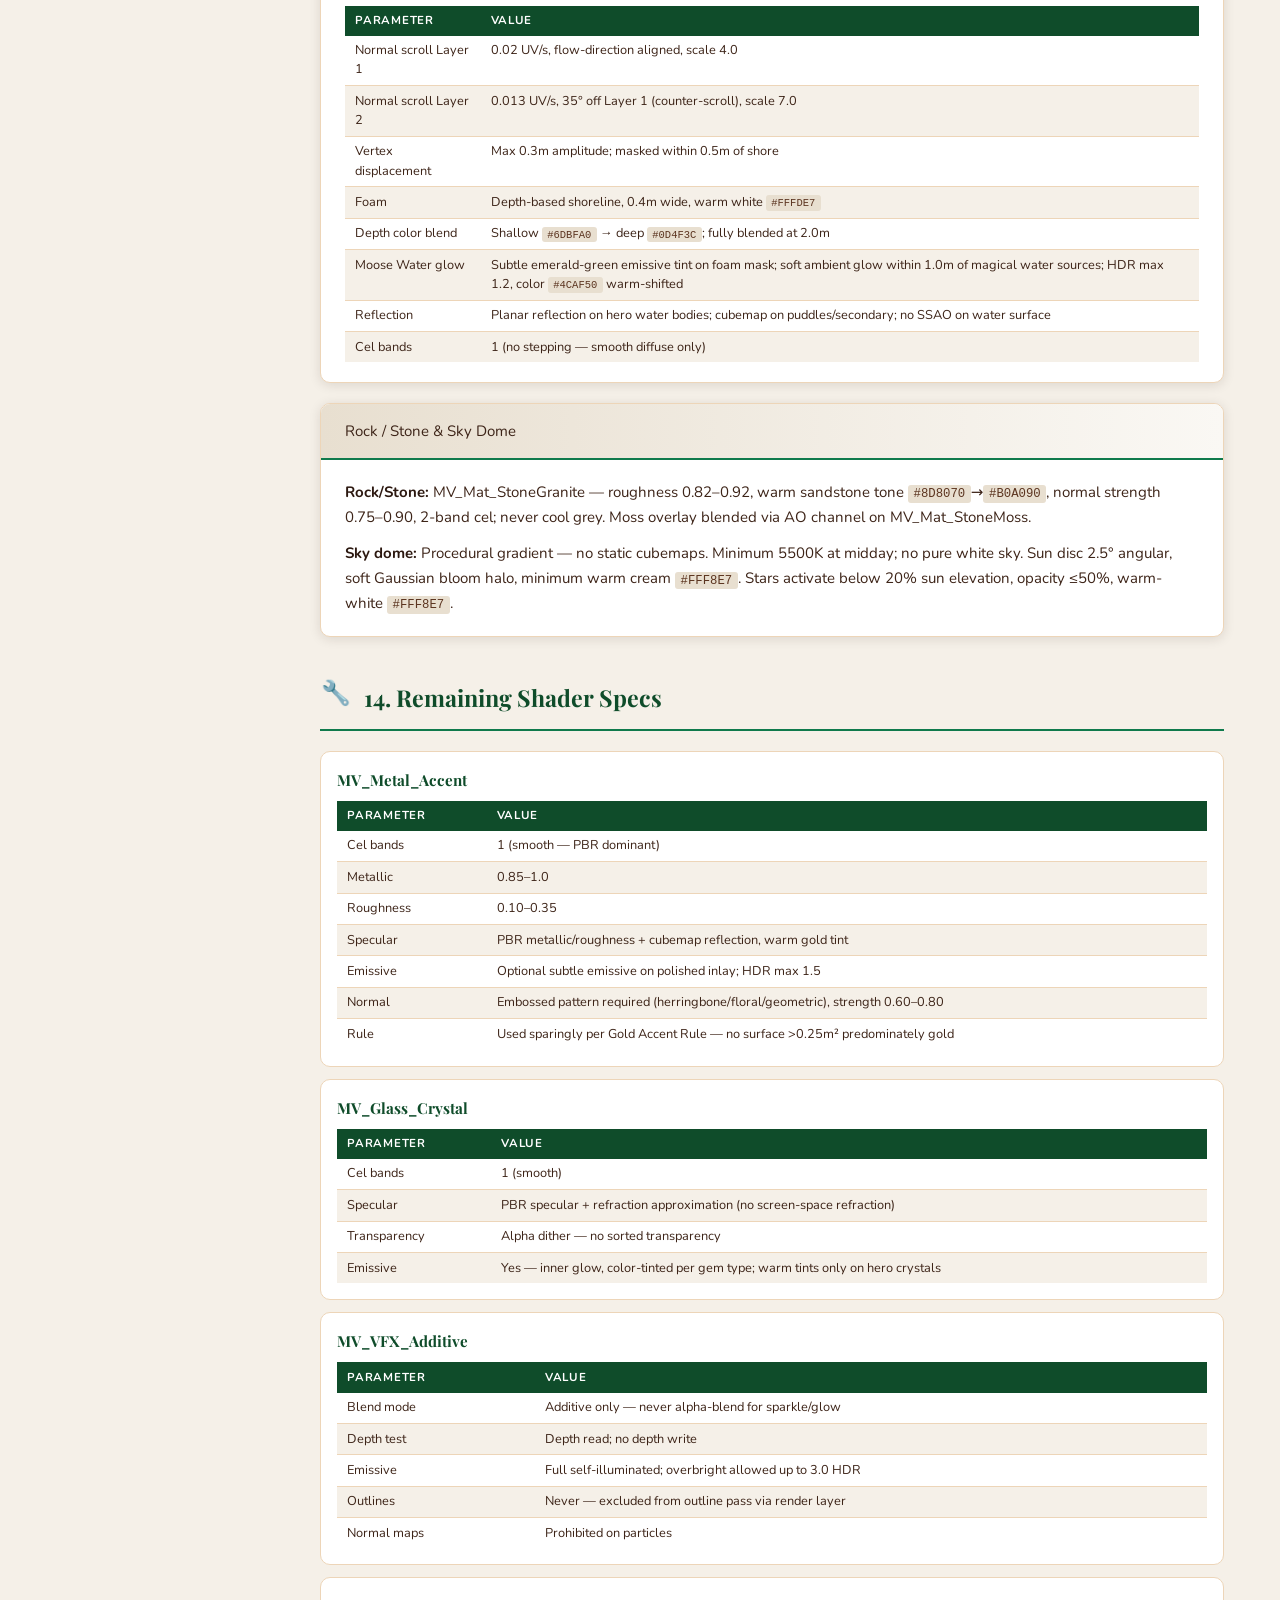
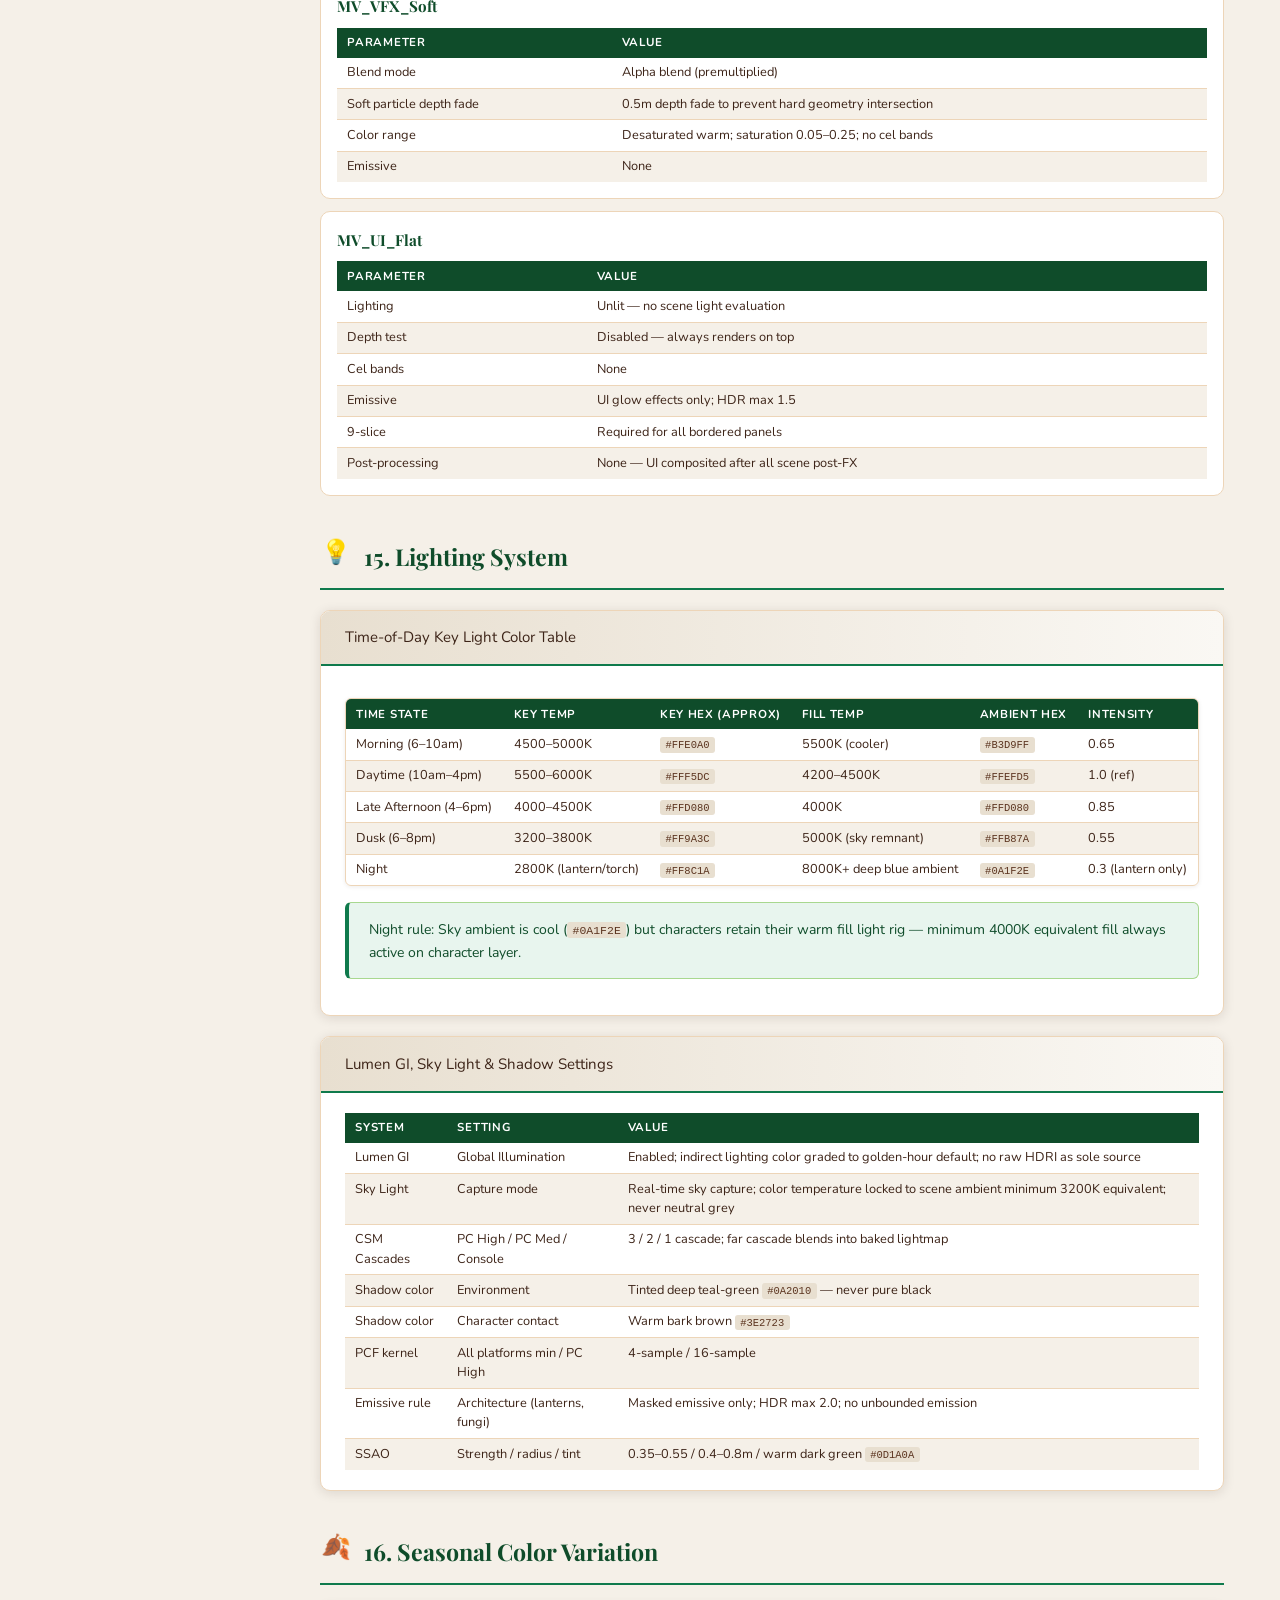
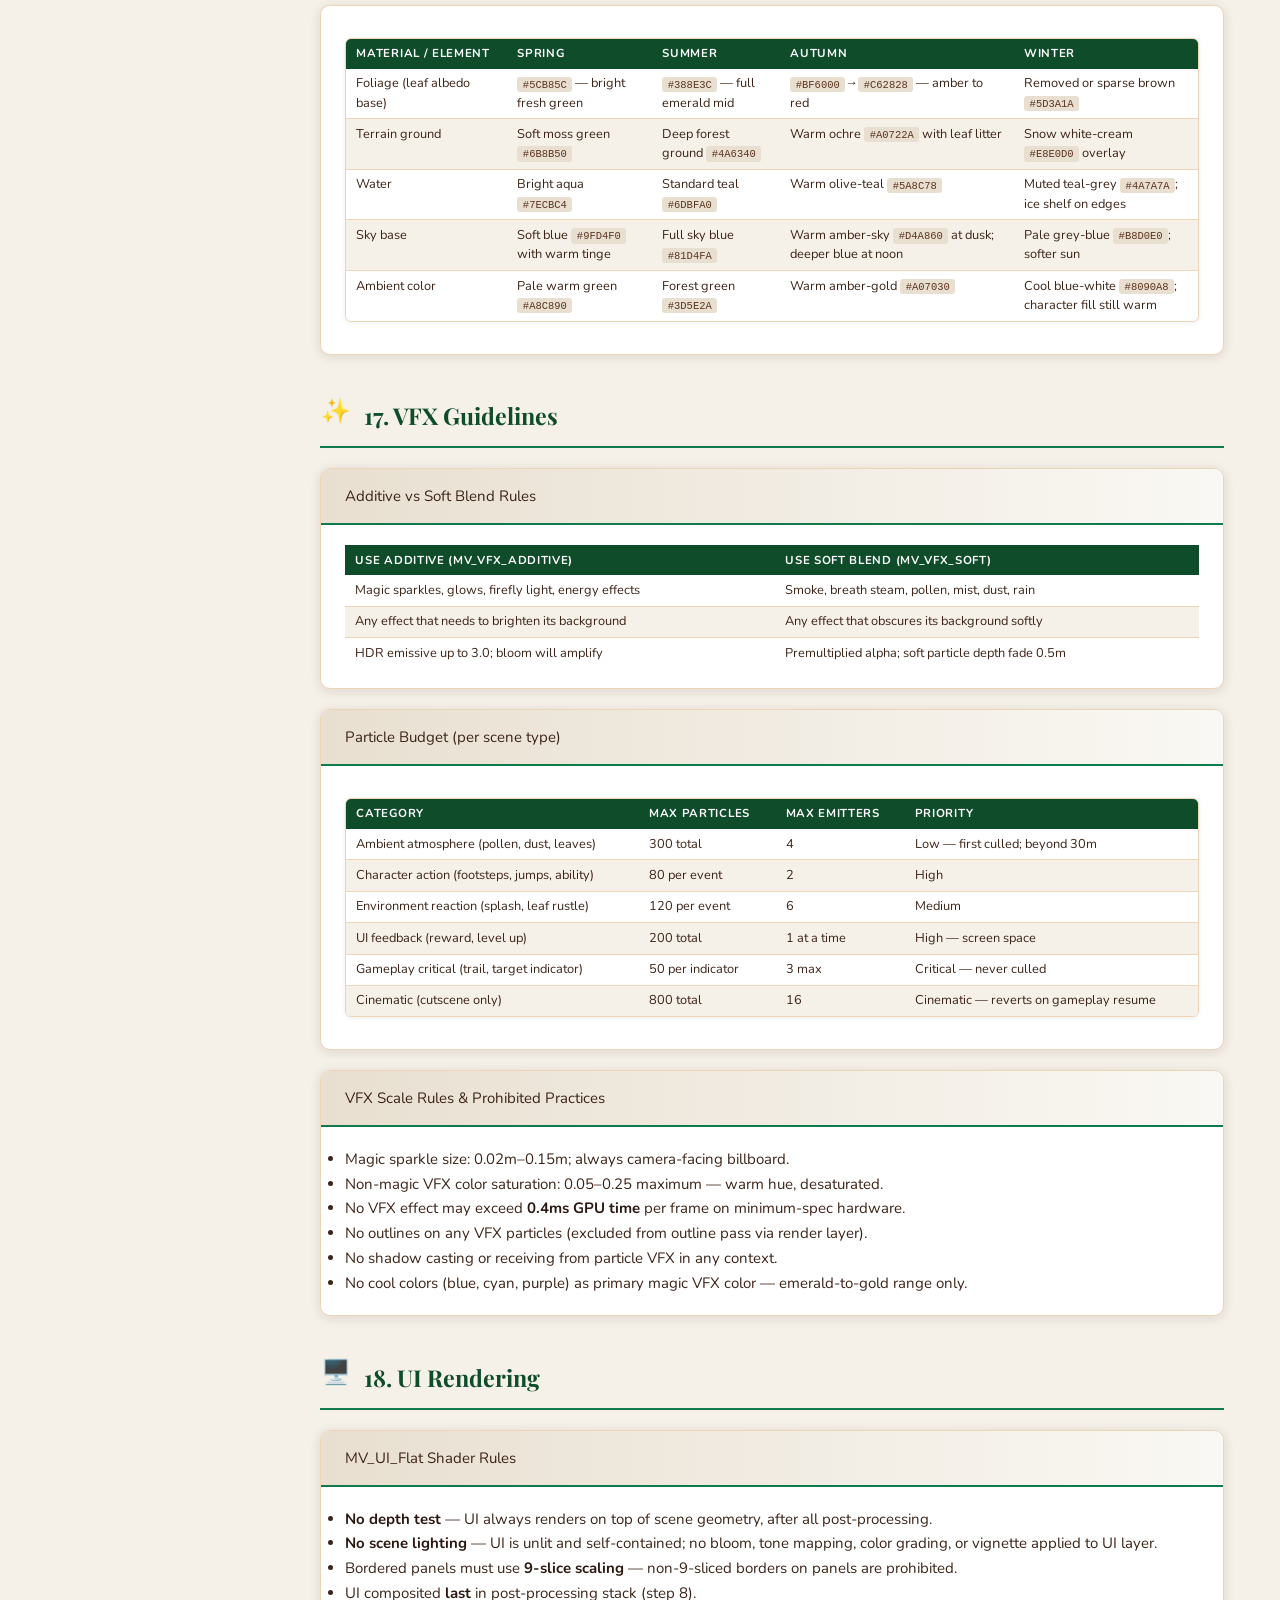
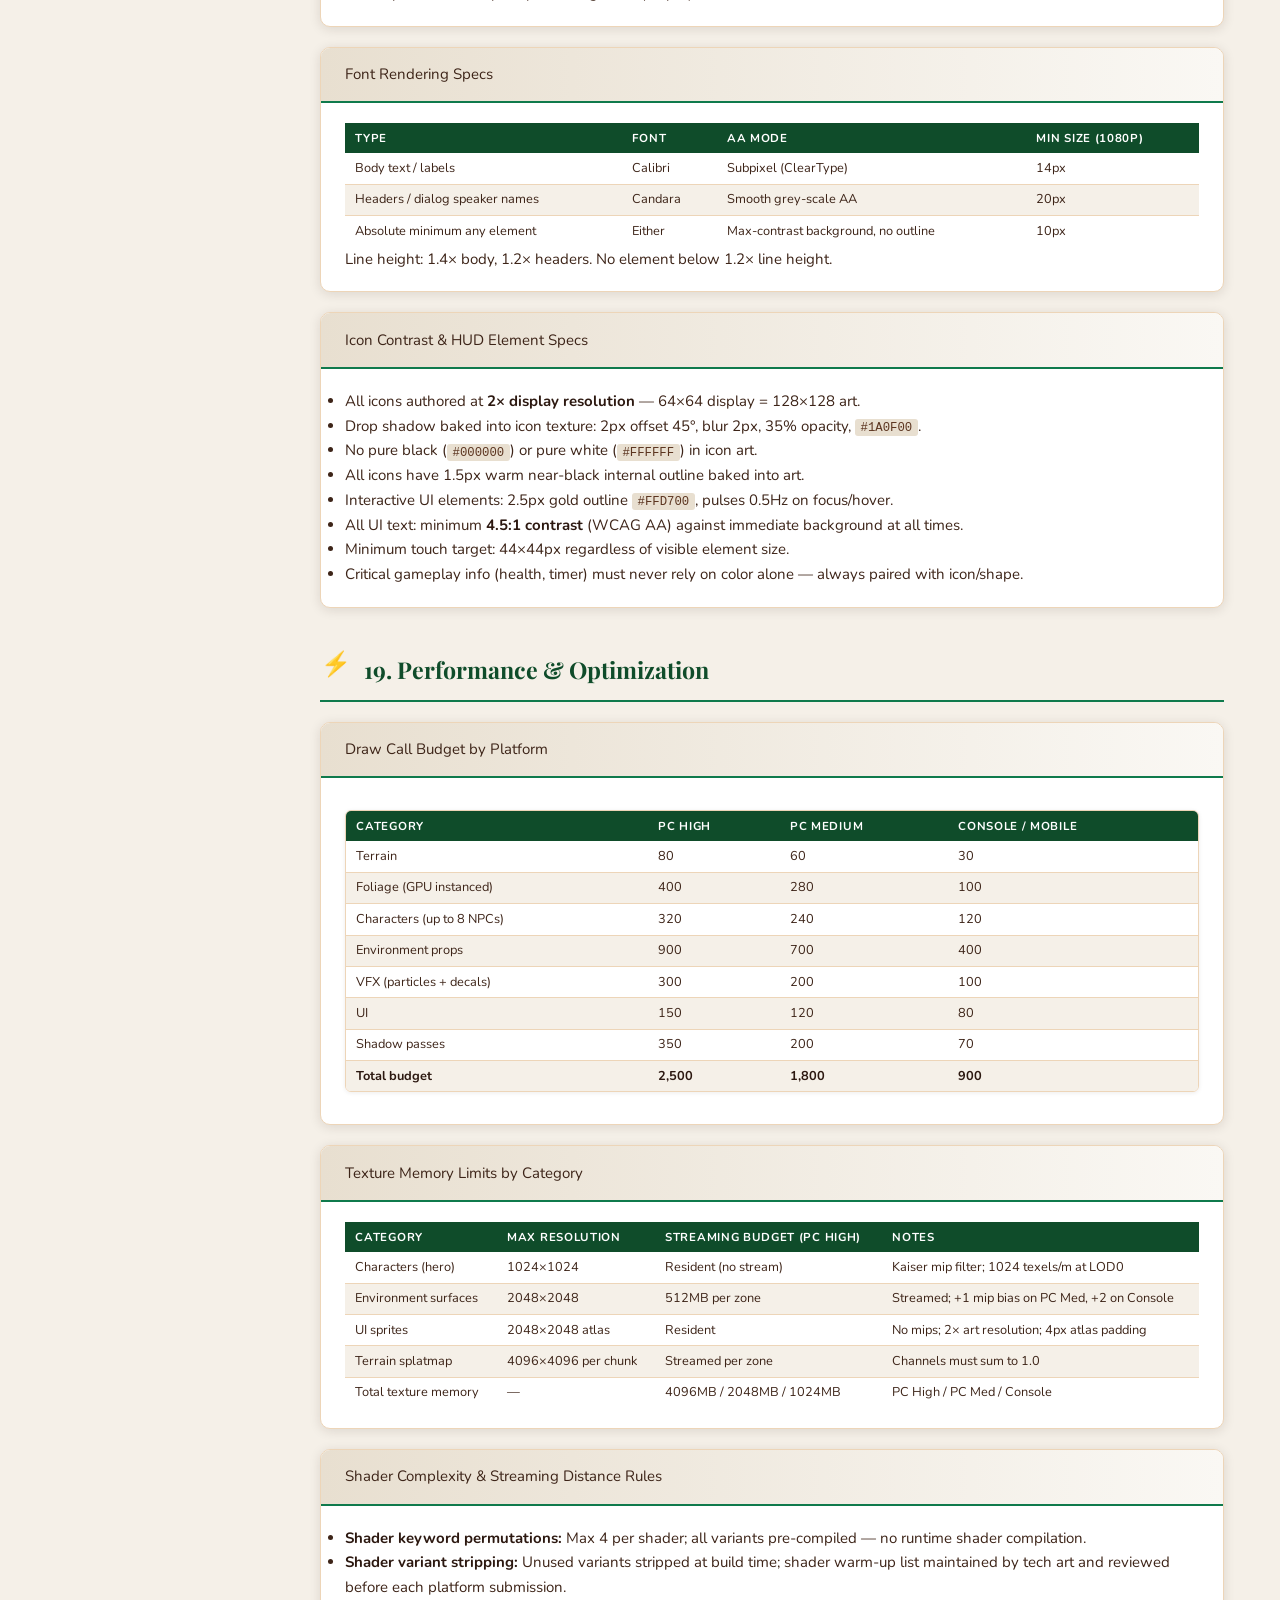
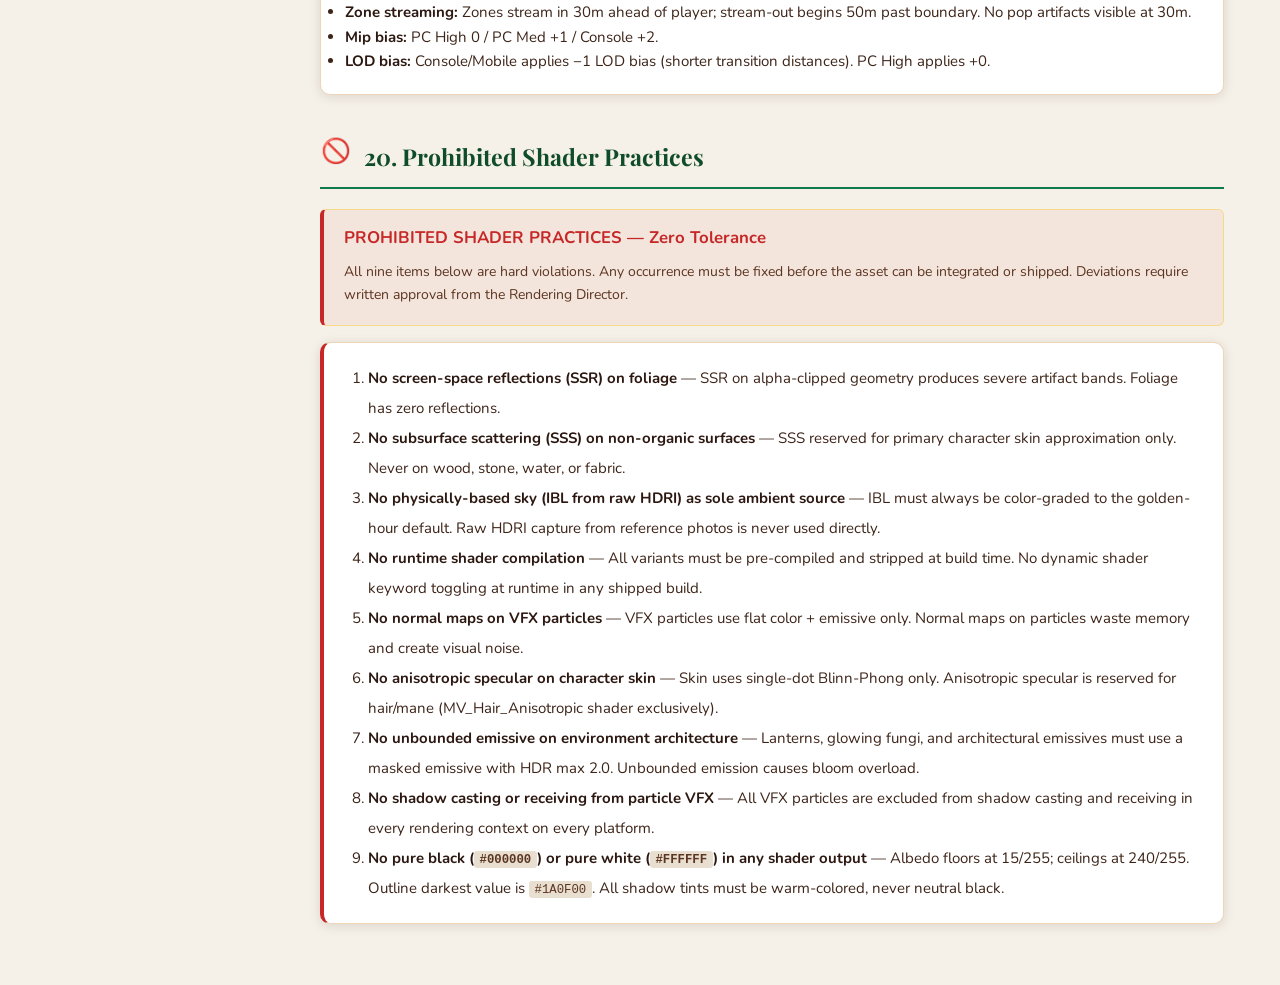
==== commit 2a7a8635: "Externalized css and js and nav" ====
--- a/docs/art.html
+++ b/docs/art.html
@@ -5,60 +5,11 @@
 <meta name="viewport" content="width=device-width, initial-scale=1.0">
 <title>Visual Style Guide — Mooseville Adventures</title>
 <link rel="stylesheet" href="css/style.css">
-<style>
-  .color-swatch { display:inline-block;width:14px;height:14px;border-radius:3px;border:1px solid rgba(0,0,0,.15);vertical-align:middle;margin-right:5px }
-  .shader-card { background:var(--white);border:1px solid var(--brown-pale);border-radius:var(--radius);padding:1rem;margin-bottom:.75rem }
-  .shader-name { font-family:'Playfair Display',Georgia,serif;font-size:.95rem;font-weight:700;color:var(--emerald-dark);margin-bottom:.5rem }
-  .param-table { width:100%;font-size:.8rem;border-collapse:collapse }
-  .param-table th { background:var(--emerald-dark);color:white;padding:.35rem .65rem;text-align:left }
-  .param-table td { padding:.35rem .65rem;border-bottom:1px solid var(--brown-pale);vertical-align:top }
-  .param-table tr:nth-child(even) td { background:var(--cream) }
-  .forbidden-row td { background:rgba(180,30,30,.05) }
-  .outline-width { font-family:monospace;font-weight:700;color:var(--emerald-dark) }
-  .pillar-card { background:var(--white);border:1px solid var(--brown-pale);border-top:3px solid var(--emerald);border-radius:var(--radius);padding:1rem;margin-bottom:.75rem }
-</style>
 </head>
 <body>
 
-<nav class="sidebar">
-  <a href="index.html" class="sidebar-brand">
-    <span class="brand-moose">🦌</span>
-    <h1>Mooseville Adventures</h1>
-    <div class="brand-sub">Design Wiki</div>
-  </a>
-  <div class="nav-group">
-    <div class="nav-group-label">Story</div>
-    <a href="lore.html" class="nav-link"><span class="nav-icon"><img src="img/book.svg" alt="Open Book"></span> World Lore</a>
-    <a href="characters.html" class="nav-link"><span class="nav-icon"><img src="img/moose.svg" alt="Moose"></span> Characters &amp; NPCs</a>
-  </div>
-  <div class="nav-group">
-    <div class="nav-group-label">World</div>
-    <a href="world.html" class="nav-link"><span class="nav-icon"><img src="img/map.svg" alt="Map"></span> Biomes &amp; Maps</a>
-  </div>
-  <div class="nav-group">
-    <div class="nav-group-label">Art Direction</div>
-    <a href="art.html" class="nav-link active"><span class="nav-icon"><img src="img/palette.svg" alt="Palette"></span> Visual Style Guide</a>
-    <a href="character-art.html" class="nav-link"><span class="nav-icon"><img src="img/pencil.svg" alt="Pencil"></span> Character Art Sheets</a>
-  </div>
-  <div class="nav-group">
-    <div class="nav-group-label">Game Design</div>
-    <a href="design.html" class="nav-link"><span class="nav-icon"><img src="img/gear.svg" alt="Gear"></span> Systems &amp; Economy</a>
-    <a href="assets.html" class="nav-link"><span class="nav-icon"><img src="img/construction.svg" alt="Construction"></span> Asset Catalog</a>
-  </div>
-  <div class="nav-group">
-    <div class="nav-group-label">Audio</div>
-    <a href="audio.html" class="nav-link"><span class="nav-icon"><img src="img/music.svg" alt="Music"></span> Audio Design</a>
-  </div>
-  <div class="nav-group">
-    <div class="nav-group-label">Production</div>
-    <a href="milestones.html" class="nav-link"><span class="nav-icon"><img src="img/date.svg" alt="Date"></span> Milestone Tracker</a>
-    <a href="technical.html" class="nav-link"><span class="nav-icon"><img src="img/wrench.svg" alt="Wrench"></span> Technical Reference</a>
-  </div>
-  <div class="nav-group">
-    <a href="index.html" class="nav-link"><span class="nav-icon"><img src="img/home.svg" alt="Home"></span> Home</a>
-  </div>
-  <div class="sidebar-footer">Mooseville Adventures<br>Design Wiki — Internal Use</div>
-</nav>
+<nav class="sidebar" id="site-nav"></nav>
+<script src="js/nav.js"></script>
 
 <main class="main">
   <div class="page-hero hero-art">
--- a/docs/css/style.css
+++ b/docs/css/style.css
@@ -941,3 +941,1590 @@
   .page-hero { -webkit-print-color-adjust: exact; print-color-adjust: exact; }
   .card { box-shadow: none; border: 1px solid #ccc; }
 }
+
+/* ═══════════════════════════════════════════════════════════════
+   art.html
+   ═══════════════════════════════════════════════════════════════ */
+.color-swatch { display:inline-block;width:14px;height:14px;border-radius:3px;border:1px solid rgba(0,0,0,.15);vertical-align:middle;margin-right:5px }
+.shader-card { background:var(--white);border:1px solid var(--brown-pale);border-radius:var(--radius);padding:1rem;margin-bottom:.75rem }
+.shader-name { font-family:'Playfair Display',Georgia,serif;font-size:.95rem;font-weight:700;color:var(--emerald-dark);margin-bottom:.5rem }
+.param-table { width:100%;font-size:.8rem;border-collapse:collapse }
+.param-table th { background:var(--emerald-dark);color:white;padding:.35rem .65rem;text-align:left }
+.param-table td { padding:.35rem .65rem;border-bottom:1px solid var(--brown-pale);vertical-align:top }
+.param-table tr:nth-child(even) td { background:var(--cream) }
+.forbidden-row td { background:rgba(180,30,30,.05) }
+.outline-width { font-family:monospace;font-weight:700;color:var(--emerald-dark) }
+.pillar-card { background:var(--white);border:1px solid var(--brown-pale);border-top:3px solid var(--emerald);border-radius:var(--radius);padding:1rem;margin-bottom:.75rem }
+
+/* ═══════════════════════════════════════════════════════════════
+   design.html
+   ═══════════════════════════════════════════════════════════════ */
+.knack-tree { background:var(--white);border:1px solid var(--brown-pale);border-top:3px solid var(--emerald);border-radius:var(--radius);padding:1rem;margin-bottom:.75rem }
+.knack-tree-name { font-family:'Playfair Display',Georgia,serif;font-size:1rem;font-weight:700;color:var(--emerald-dark);margin-bottom:.75rem }
+.knack-tier { margin-bottom:.6rem }
+.knack-tier-label { font-size:.7rem;font-weight:700;text-transform:uppercase;letter-spacing:.08em;color:var(--text-muted);margin-bottom:.25rem }
+.knack-ability { display:inline-block;background:var(--cream-dark);border-radius:10px;padding:.15rem .55rem;font-size:.75rem;margin:.1rem .15rem .1rem 0 }
+.phase-card { background:var(--white);border:1px solid var(--brown-pale);border-left:4px solid var(--gold);border-radius:var(--radius);padding:1rem;margin-bottom:.75rem }
+.phase-name { font-family:'Playfair Display',Georgia,serif;font-size:.95rem;font-weight:700;color:var(--gold-dark) }
+.phase-duration { font-size:.75rem;color:var(--text-muted);margin-bottom:.5rem }
+.crop-table th { background:var(--emerald-darkest);color:white;padding:.45rem .7rem;text-align:left }
+.crop-table td { padding:.4rem .7rem;border-bottom:1px solid var(--brown-pale);font-size:.82rem }
+.crop-table tr:nth-child(even) td { background:var(--cream) }
+
+/* ═══════════════════════════════════════════════════════════════
+   milestones.html
+   ═══════════════════════════════════════════════════════════════ */
+.filter-bar {
+  display: flex;
+  gap: .6rem;
+  flex-wrap: wrap;
+  margin-bottom: 1.5rem;
+}
+.filter-btn {
+  border: 2px solid var(--brown-pale);
+  background: var(--white);
+  color: var(--text-medium);
+  border-radius: 20px;
+  padding: .35rem .9rem;
+  font-family: 'Nunito', sans-serif;
+  font-size: .8rem;
+  font-weight: 700;
+  cursor: pointer;
+  transition: all .15s;
+}
+.filter-btn:hover, .filter-btn.active {
+  border-color: var(--emerald);
+  background: var(--emerald);
+  color: white;
+}
+.ms-notes-box {
+  margin-top: .75rem;
+  padding: .75rem;
+  background: var(--cream-dark);
+  border-radius: var(--radius-sm);
+}
+.ms-notes-box textarea {
+  width: 100%;
+  border: 1px solid var(--brown-pale);
+  border-radius: 4px;
+  padding: .5rem .7rem;
+  font-family: 'Nunito', sans-serif;
+  font-size: .8rem;
+  color: var(--text-body);
+  resize: vertical;
+  min-height: 60px;
+  background: white;
+}
+.ms-notes-label {
+  font-size: .68rem;
+  font-weight: 700;
+  text-transform: uppercase;
+  letter-spacing: .08em;
+  color: var(--text-muted);
+  margin-bottom: .35rem;
+  display: block;
+}
+
+/* ═══════════════════════════════════════════════════════════════
+   characters.html
+   ═══════════════════════════════════════════════════════════════ */
+.npc-grid { display: grid; grid-template-columns: repeat(auto-fill, minmax(340px, 1fr)); gap: 1.25rem; margin-bottom: 1.5rem; }
+.npc-card { background: var(--white); border-radius: var(--radius); border: 1px solid var(--brown-pale); overflow: hidden; box-shadow: var(--shadow-sm); }
+.npc-card-header { padding: .9rem 1.1rem .7rem; border-bottom: 1px solid var(--brown-pale); }
+.npc-id { font-size: .68rem; font-weight: 700; text-transform: uppercase; letter-spacing: .1em; color: var(--text-muted); margin-bottom: .2rem; }
+.npc-name { font-family: 'Playfair Display', Georgia, serif; font-size: 1.15rem; font-weight: 700; color: var(--emerald-dark); margin-bottom: .15rem; }
+.npc-role { font-size: .78rem; color: var(--text-medium); font-style: italic; }
+.npc-card-body { padding: .9rem 1.1rem; font-size: .85rem; line-height: 1.6; }
+.npc-label { font-size: .68rem; font-weight: 700; text-transform: uppercase; letter-spacing: .08em; color: var(--text-muted); margin-top: .7rem; margin-bottom: .2rem; display: block; }
+.npc-quote { border-left: 3px solid var(--gold); padding: .5rem .75rem; background: var(--gold-pale); font-style: italic; font-size: .82rem; color: var(--text-dark); border-radius: 0 var(--radius-sm) var(--radius-sm) 0; margin-top: .6rem; }
+.tier-header { background: var(--emerald-darkest); color: white; padding: .75rem 1.25rem; border-radius: var(--radius) var(--radius) 0 0; margin-bottom: 0; }
+.tier-header h2 { font-family: 'Playfair Display', Georgia, serif; font-size: 1.2rem; font-weight: 700; margin: 0; }
+.tier-header p { font-size: .8rem; color: rgba(255,255,255,.75); margin: .2rem 0 0; }
+.tier-block { border: 1px solid var(--emerald-dark); border-radius: var(--radius); overflow: hidden; margin-bottom: 2rem; }
+.tier-content { padding: 1.25rem; background: var(--cream-light); }
+.closeness-table { width: 100%; font-size: .82rem; }
+.closeness-table th { background: var(--emerald-dark); color: white; padding: .5rem .75rem; text-align: left; }
+.closeness-table td { padding: .5rem .75rem; border-bottom: 1px solid var(--brown-pale); vertical-align: top; }
+.closeness-table tr:last-child td { border-bottom: none; }
+.closeness-table tr:nth-child(even) td { background: var(--cream); }
+.closeness-level { font-weight: 700; color: var(--emerald-dark); }
+.wildlife-card { background: var(--white); border: 1px solid var(--brown-pale); border-radius: var(--radius); padding: 1.1rem; margin-bottom: 1rem; }
+.wildlife-name { font-family: 'Playfair Display', Georgia, serif; font-size: 1rem; font-weight: 700; color: var(--brown-dark); margin-bottom: .35rem; }
+.idiom-table { width: 100%; font-size: .83rem; }
+.idiom-table th { background: var(--brown-dark); color: white; padding: .5rem .75rem; text-align: left; }
+.idiom-table td { padding: .45rem .75rem; border-bottom: 1px solid var(--brown-pale); }
+.idiom-table tr:nth-child(even) td { background: var(--cream); }
+.badge-tier-1 { background: #7B1FA2; color: white; }
+.badge-tier-2 { background: var(--emerald-dark); color: white; }
+.badge-tier-3 { background: var(--brown); color: white; }
+.badge-tier-4 { background: var(--text-muted); color: white; }
+.npc-arc { background: var(--emerald-bg); border-radius: var(--radius-sm); padding: .5rem .75rem; font-size: .82rem; color: var(--emerald-dark); margin-top: .5rem; }
+.new-arrival-card { background: var(--white); border: 1px solid var(--emerald-pale); border-left: 4px solid var(--emerald); border-radius: var(--radius); padding: 1rem 1.1rem; margin-bottom: 1rem; }
+.schedule-badge { display: inline-block; background: var(--cream-dark); color: var(--text-medium); font-size: .72rem; padding: .15rem .5rem; border-radius: 10px; margin-right: .25rem; margin-bottom: .2rem; }
+
+/* ═══════════════════════════════════════════════════════════════
+   audio.html
+   ═══════════════════════════════════════════════════════════════ */
+.page-hero.hero-audio {
+  background: linear-gradient(135deg, #062D18 0%, #1B3A6B 100%);
+}
+
+.pillar-grid {
+  display: grid;
+  grid-template-columns: repeat(3, 1fr);
+  gap: 1.25rem;
+  margin-bottom: 1.25rem;
+}
+
+.pillar-card {
+  background: var(--white);
+  border-radius: var(--radius);
+  border: 2px solid var(--brown-pale);
+  box-shadow: var(--shadow);
+  overflow: hidden;
+  position: relative;
+}
+
+.pillar-card::before {
+  content: '';
+  display: block;
+  height: 5px;
+}
+
+.pillar-card.pillar-1::before { background: linear-gradient(to right, #0F4C2A, #0F7A4C); }
+.pillar-card.pillar-2::before { background: linear-gradient(to right, #1B3A6B, #3060AA); }
+.pillar-card.pillar-3::before { background: linear-gradient(to right, #6B3A1B, #A05A28); }
+
+.pillar-card-body { padding: 1.25rem 1.5rem; }
+
+.pillar-number {
+  font-family: 'Playfair Display', Georgia, serif;
+  font-size: 2.5rem;
+  font-weight: 700;
+  line-height: 1;
+  margin-bottom: .4rem;
+  opacity: .18;
+  position: absolute;
+  top: .75rem;
+  right: 1rem;
+}
+
+.pillar-card.pillar-1 .pillar-number { color: var(--emerald); }
+.pillar-card.pillar-2 .pillar-number { color: #3060AA; }
+.pillar-card.pillar-3 .pillar-number { color: var(--brown); }
+
+.pillar-title {
+  font-family: 'Playfair Display', Georgia, serif;
+  font-size: 1rem;
+  font-weight: 700;
+  color: var(--emerald-dark);
+  margin-bottom: .6rem;
+  line-height: 1.3;
+}
+
+.pillar-card p {
+  font-size: .855rem;
+  color: var(--text-medium);
+  line-height: 1.65;
+  margin: 0;
+}
+
+.layer-grid {
+  display: grid;
+  grid-template-columns: repeat(3, 1fr);
+  gap: 1rem;
+  margin: 1rem 0;
+}
+
+.layer-card {
+  border-radius: var(--radius-sm);
+  padding: 1.1rem 1.25rem;
+  border: 1px solid var(--brown-pale);
+}
+
+.layer-card.layer-a { background: linear-gradient(135deg, #E8F5EE, #F5FAF7); border-left: 4px solid var(--emerald); }
+.layer-card.layer-b { background: linear-gradient(135deg, #FFF8E6, #FFFDF5); border-left: 4px solid var(--gold); }
+.layer-card.layer-c { background: linear-gradient(135deg, #F0EEF8, #F8F7FC); border-left: 4px solid #7B6ABE; }
+
+.layer-label {
+  font-size: .62rem;
+  text-transform: uppercase;
+  letter-spacing: .14em;
+  font-weight: 800;
+  margin-bottom: .3rem;
+}
+
+.layer-card.layer-a .layer-label { color: var(--emerald); }
+.layer-card.layer-b .layer-label { color: var(--gold-dark); }
+.layer-card.layer-c .layer-label { color: #5A4AA0; }
+
+.layer-name {
+  font-family: 'Playfair Display', Georgia, serif;
+  font-size: 1rem;
+  font-weight: 700;
+  color: var(--text-dark);
+  margin-bottom: .4rem;
+}
+
+.layer-desc { font-size: .82rem; color: var(--text-medium); line-height: 1.55; margin: 0 0 .5rem; }
+
+.layer-control {
+  font-size: .75rem;
+  color: var(--text-light);
+  font-weight: 600;
+}
+
+.layer-control strong { color: var(--text-medium); }
+
+.instrument-section {
+  margin-bottom: 1rem;
+}
+
+.instrument-category-label {
+  font-size: .68rem;
+  text-transform: uppercase;
+  letter-spacing: .12em;
+  font-weight: 800;
+  color: var(--text-muted);
+  margin-bottom: .5rem;
+  padding-bottom: .3rem;
+  border-bottom: 1px solid var(--cream-dark);
+}
+
+.instrument-list {
+  list-style: none;
+  padding: 0;
+  margin: 0;
+  display: flex;
+  flex-direction: column;
+  gap: .4rem;
+}
+
+.instrument-item {
+  display: flex;
+  align-items: flex-start;
+  gap: .6rem;
+  font-size: .855rem;
+  line-height: 1.5;
+  color: var(--text-medium);
+}
+
+.instrument-item::before {
+  content: '♪';
+  color: var(--emerald);
+  font-size: .9rem;
+  flex-shrink: 0;
+  margin-top: .05em;
+}
+
+.instrument-name { font-weight: 700; color: var(--text-dark); }
+
+.instrument-never .instrument-item::before { content: '✕'; color: #C00; }
+
+.biome-ambient-card {
+  background: var(--white);
+  border-radius: var(--radius);
+  border: 1px solid var(--brown-pale);
+  box-shadow: var(--shadow-sm);
+  overflow: hidden;
+  margin-bottom: 1.25rem;
+}
+
+.biome-ambient-header {
+  padding: .85rem 1.5rem;
+  display: flex;
+  align-items: center;
+  gap: .75rem;
+  color: white;
+}
+
+.biome-ambient-header h3 {
+  font-family: 'Playfair Display', Georgia, serif;
+  font-size: 1.05rem;
+  font-weight: 700;
+  flex: 1;
+}
+
+.bah-town      { background: linear-gradient(to right, #3A2A0A, #6A4A18); }
+.bah-forest    { background: linear-gradient(to right, #0A2A14, #1A4A28); }
+.bah-meadow    { background: linear-gradient(to right, #2A3A0A, #4A6A18); }
+.bah-lake      { background: linear-gradient(to right, #0A2A3A, #18486A); }
+.bah-marsh     { background: linear-gradient(to right, #1A2A10, #304A22); }
+.bah-ruins     { background: linear-gradient(to right, #2A2018, #4A3828); }
+.bah-shelf     { background: linear-gradient(to right, #1A1A2A, #2A2A4A); }
+.bah-pass      { background: linear-gradient(to right, #181818, #303030); }
+
+.biome-ambient-body { padding: 1rem 1.5rem; }
+
+.ambient-layer-row {
+  display: grid;
+  grid-template-columns: 100px 1fr;
+  gap: .5rem .75rem;
+  align-items: start;
+  margin-bottom: .3rem;
+  font-size: .82rem;
+}
+
+.ambient-layer-time {
+  font-size: .68rem;
+  font-weight: 700;
+  text-transform: uppercase;
+  letter-spacing: .08em;
+  color: var(--text-muted);
+  padding-top: .05em;
+}
+
+.ambient-layer-sounds { color: var(--text-medium); line-height: 1.5; }
+
+.ambient-special {
+  margin-top: .75rem;
+  padding-top: .75rem;
+  border-top: 1px dashed var(--brown-pale);
+}
+
+.ambient-special-label {
+  font-size: .65rem;
+  text-transform: uppercase;
+  letter-spacing: .12em;
+  font-weight: 800;
+  color: var(--gold-dark);
+  margin-bottom: .35rem;
+}
+
+.ambient-special-desc {
+  font-size: .82rem;
+  color: var(--text-medium);
+  line-height: 1.55;
+}
+
+.ambient-special-desc strong { color: var(--text-dark); }
+
+.npc-sig-grid {
+  display: grid;
+  grid-template-columns: repeat(2, 1fr);
+  gap: .6rem;
+}
+
+.npc-sig-item {
+  background: var(--cream-light);
+  border: 1px solid var(--cream-dark);
+  border-radius: var(--radius-sm);
+  padding: .7rem .9rem;
+  display: flex;
+  flex-direction: column;
+  gap: .2rem;
+}
+
+.npc-sig-name {
+  font-family: 'Playfair Display', Georgia, serif;
+  font-weight: 700;
+  font-size: .92rem;
+  color: var(--emerald-dark);
+}
+
+.npc-sig-sound {
+  font-size: .8rem;
+  color: var(--text-medium);
+}
+
+.npc-sig-feel {
+  font-size: .73rem;
+  font-style: italic;
+  color: var(--text-light);
+}
+
+.ms-type-badge {
+  display: inline-block;
+  padding: .15rem .5rem;
+  border-radius: 3px;
+  font-size: .65rem;
+  font-weight: 700;
+  text-transform: uppercase;
+  letter-spacing: .06em;
+  white-space: nowrap;
+}
+
+.ms-source { background: #E8F0FF; color: #3050B0; border: 1px solid #B8CAFF; }
+.ms-patch  { background: #E8F8EE; color: #1A6A3A; border: 1px solid #99DDB8; }
+
+.season-grid {
+  display: grid;
+  grid-template-columns: repeat(4, 1fr);
+  gap: 1rem;
+}
+
+.season-card {
+  border-radius: var(--radius-sm);
+  padding: 1rem 1.1rem;
+  text-align: center;
+  border: 1px solid var(--brown-pale);
+}
+
+.season-spring { background: linear-gradient(160deg, #E8F8E0, #F5FFF0); }
+.season-summer { background: linear-gradient(160deg, #FFF8DC, #FFFFF0); }
+.season-autumn { background: linear-gradient(160deg, #FFF0E0, #FFF8F0); }
+.season-winter { background: linear-gradient(160deg, #E8F0FF, #F0F5FF); }
+
+.season-icon { font-size: 1.8rem; display: block; margin-bottom: .4rem; }
+.season-name {
+  font-family: 'Playfair Display', Georgia, serif;
+  font-weight: 700;
+  font-size: .95rem;
+  color: var(--text-dark);
+  margin-bottom: .5rem;
+}
+.season-detail { font-size: .78rem; color: var(--text-medium); line-height: 1.55; text-align: left; }
+
+.budget-row {
+  display: grid;
+  grid-template-columns: 160px 1fr 80px 80px;
+  align-items: center;
+  gap: .75rem;
+  padding: .55rem 0;
+  border-bottom: 1px solid var(--cream-dark);
+  font-size: .82rem;
+}
+
+.budget-row:last-child { border-bottom: none; }
+
+.budget-label { color: var(--text-body); font-weight: 600; }
+
+.budget-bar-wrap {
+  height: 8px;
+  background: var(--cream-dark);
+  border-radius: 4px;
+  overflow: hidden;
+}
+
+.budget-bar-fill {
+  height: 100%;
+  border-radius: 4px;
+  background: linear-gradient(to right, var(--emerald), var(--emerald-light));
+}
+
+.budget-target { color: var(--emerald-dark); font-weight: 700; text-align: right; }
+.budget-limit  { color: var(--text-muted); text-align: right; }
+
+.qa-list {
+  list-style: none;
+  padding: 0;
+  margin: 0;
+  display: grid;
+  grid-template-columns: repeat(2, 1fr);
+  gap: .4rem .75rem;
+}
+
+.qa-item {
+  display: flex;
+  align-items: flex-start;
+  gap: .5rem;
+  font-size: .845rem;
+  color: var(--text-medium);
+  line-height: 1.5;
+  padding: .4rem .5rem;
+  border-radius: 4px;
+  background: var(--cream-light);
+  border: 1px solid var(--cream-dark);
+}
+
+.qa-item::before {
+  content: '☐';
+  color: var(--emerald);
+  font-size: 1rem;
+  flex-shrink: 0;
+  margin-top: -.05em;
+}
+
+.prohibited-list {
+  list-style: none;
+  padding: 0;
+  margin: 0;
+  display: flex;
+  flex-direction: column;
+  gap: .45rem;
+}
+
+.prohibited-item {
+  display: flex;
+  align-items: flex-start;
+  gap: .6rem;
+  font-size: .855rem;
+  color: var(--text-medium);
+  line-height: 1.5;
+  padding: .55rem .75rem;
+  border-radius: var(--radius-sm);
+  background: #FFF5F5;
+  border: 1px solid #FFD8D8;
+}
+
+.prohibited-item::before {
+  content: '✕';
+  color: #C00;
+  font-weight: 800;
+  font-size: .9rem;
+  flex-shrink: 0;
+  margin-top: .05em;
+}
+
+.bp-param-list {
+  list-style: none;
+  padding: 0;
+  margin: 0;
+  display: flex;
+  flex-direction: column;
+  gap: .3rem;
+  font-size: .82rem;
+}
+
+.bp-param {
+  display: grid;
+  grid-template-columns: 200px 80px 1fr;
+  gap: .5rem;
+  align-items: baseline;
+  padding: .3rem .25rem;
+  border-bottom: 1px solid var(--cream-dark);
+}
+
+.bp-param:last-child { border-bottom: none; }
+
+.bp-param-type {
+  font-family: 'Courier New', monospace;
+  font-size: .78rem;
+  color: #3060A0;
+  background: #EEF3FF;
+  padding: .1rem .35rem;
+  border-radius: 3px;
+}
+
+.bp-param-name {
+  font-family: 'Courier New', monospace;
+  font-size: .8rem;
+  color: var(--emerald-dark);
+  font-weight: 700;
+}
+
+.bp-param-desc { color: var(--text-light); font-style: italic; }
+
+.reverb-zone-name { font-weight: 700; color: var(--text-dark); }
+
+.tone-grid {
+  display: grid;
+  grid-template-columns: repeat(3, 1fr);
+  gap: .75rem;
+}
+
+.tone-item {
+  background: var(--white);
+  border: 1px solid var(--cream-dark);
+  border-radius: var(--radius-sm);
+  padding: .8rem 1rem;
+  border-left: 3px solid var(--emerald);
+}
+
+.tone-context {
+  font-weight: 700;
+  font-size: .85rem;
+  color: var(--emerald-dark);
+  margin-bottom: .2rem;
+}
+
+.tone-feel {
+  font-size: .78rem;
+  color: var(--text-medium);
+  margin-bottom: .3rem;
+}
+
+.tone-quote {
+  font-size: .77rem;
+  font-style: italic;
+  color: var(--text-light);
+  line-height: 1.4;
+}
+
+.leitmotif-primary td:first-child { font-weight: 700; color: var(--emerald-dark); }
+
+.activity-state-idle td { color: var(--text-light); }
+
+[id] { scroll-margin-top: 1.5rem; }
+
+.labeled-divider {
+  display: flex;
+  align-items: center;
+  gap: .75rem;
+  margin: 1.5rem 0 1rem;
+}
+
+.labeled-divider::before,
+.labeled-divider::after {
+  content: '';
+  flex: 1;
+  height: 1px;
+  background: var(--cream-dark);
+}
+
+.labeled-divider-text {
+  font-size: .68rem;
+  text-transform: uppercase;
+  letter-spacing: .12em;
+  color: var(--text-muted);
+  font-weight: 700;
+  white-space: nowrap;
+}
+
+.pipeline-steps {
+  display: flex;
+  flex-direction: column;
+  gap: .6rem;
+  counter-reset: pipeline-step;
+}
+
+.pipeline-step {
+  counter-increment: pipeline-step;
+  display: flex;
+  align-items: flex-start;
+  gap: 1rem;
+  background: var(--white);
+  border: 1px solid var(--brown-pale);
+  border-radius: var(--radius-sm);
+  padding: .9rem 1.1rem;
+  box-shadow: var(--shadow-sm);
+}
+
+.pipeline-step-num {
+  width: 2rem;
+  height: 2rem;
+  border-radius: 50%;
+  background: var(--emerald-dark);
+  color: var(--gold-light);
+  font-family: 'Playfair Display', Georgia, serif;
+  font-weight: 700;
+  font-size: .9rem;
+  display: flex;
+  align-items: center;
+  justify-content: center;
+  flex-shrink: 0;
+  content: counter(pipeline-step);
+}
+
+.pipeline-step-content { flex: 1; }
+
+.pipeline-step-title {
+  font-weight: 700;
+  font-size: .88rem;
+  color: var(--emerald-dark);
+  margin-bottom: .2rem;
+}
+
+.pipeline-step-desc {
+  font-size: .82rem;
+  color: var(--text-medium);
+  line-height: 1.55;
+  margin: 0;
+}
+
+.future-card {
+  background: linear-gradient(135deg, var(--emerald-darkest) 0%, #1B3A6B 100%);
+  color: white;
+  border: none;
+}
+
+.future-card .card-header {
+  background: rgba(255,255,255,.06);
+  border-bottom: 1px solid rgba(247,217,138,.15);
+}
+
+.future-card .card-header h3 { color: var(--gold-light); }
+.future-card .card-body p,
+.future-card .card-body li { color: rgba(255,255,255,.8); }
+.future-card .card-body strong { color: var(--gold-light); }
+
+.future-card ul.styled-list {
+  color: rgba(255,255,255,.75);
+}
+
+@media (max-width: 1200px) {
+  .pillar-grid { grid-template-columns: 1fr; }
+  .layer-grid  { grid-template-columns: 1fr; }
+  .season-grid { grid-template-columns: repeat(2, 1fr); }
+  .tone-grid   { grid-template-columns: repeat(2, 1fr); }
+  .qa-list     { grid-template-columns: 1fr; }
+  .npc-sig-grid { grid-template-columns: 1fr; }
+  .budget-row  { grid-template-columns: 130px 1fr 70px 70px; }
+}
+
+@media (max-width: 900px) {
+  .season-grid { grid-template-columns: 1fr; }
+  .tone-grid   { grid-template-columns: 1fr; }
+  .bp-param    { grid-template-columns: 1fr; }
+  .budget-row  { grid-template-columns: 1fr 1fr; }
+}
+
+/* ═══════════════════════════════════════════════════════════════
+   character-art.html
+   ═══════════════════════════════════════════════════════════════ */
+.anatomy-table thead th:first-child { width: 200px; }
+.anatomy-table thead th:nth-child(2) { width: 130px; }
+
+.antler-grid {
+  display: grid;
+  grid-template-columns: repeat(auto-fill, minmax(240px, 1fr));
+  gap: 1.1rem;
+  margin: .75rem 0 1.5rem;
+}
+
+.antler-card {
+  background: var(--white);
+  border: 1px solid var(--brown-pale);
+  border-radius: var(--radius);
+  box-shadow: var(--shadow-sm);
+  overflow: hidden;
+  transition: box-shadow var(--transition), transform var(--transition);
+}
+
+.antler-card:hover {
+  box-shadow: var(--shadow);
+  transform: translateY(-2px);
+}
+
+.antler-card-header {
+  padding: .65rem 1rem;
+  display: flex;
+  align-items: center;
+  gap: .6rem;
+}
+
+.antler-card-header.brown-antler {
+  background: linear-gradient(to right, #4A2A1A, #6B3A2A);
+}
+
+.antler-card-header.pink-antler {
+  background: linear-gradient(to right, #b03858, #E8617A);
+}
+
+.antler-id {
+  font-size: .65rem;
+  font-weight: 800;
+  text-transform: uppercase;
+  letter-spacing: .1em;
+  color: rgba(255,255,255,.55);
+  flex-shrink: 0;
+  font-family: 'Courier New', monospace;
+}
+
+.antler-name {
+  font-family: 'Playfair Display', Georgia, serif;
+  font-size: .95rem;
+  font-weight: 700;
+  color: #fff;
+  flex: 1;
+}
+
+.antler-card-body {
+  padding: .9rem 1rem;
+}
+
+.antler-meta {
+  display: grid;
+  grid-template-columns: 1fr 1fr;
+  gap: .3rem .75rem;
+  font-size: .75rem;
+  margin-bottom: .65rem;
+}
+
+.antler-meta-item .label {
+  font-size: .62rem;
+  text-transform: uppercase;
+  letter-spacing: .08em;
+  color: var(--text-muted);
+  font-weight: 700;
+  display: block;
+}
+
+.antler-meta-item .value {
+  color: var(--text-body);
+  font-weight: 600;
+}
+
+.antler-desc {
+  font-size: .8rem;
+  color: var(--text-medium);
+  line-height: 1.55;
+  margin-bottom: .5rem;
+}
+
+.antler-personality {
+  font-size: .75rem;
+  font-style: italic;
+  color: var(--text-light);
+  border-top: 1px solid var(--cream-dark);
+  padding-top: .5rem;
+  margin-top: .5rem;
+}
+
+.layer-stack {
+  display: flex;
+  flex-direction: column;
+  gap: .5rem;
+  margin: .75rem 0 1.25rem;
+}
+
+.layer-row {
+  display: grid;
+  grid-template-columns: 56px 1fr 200px;
+  gap: 0;
+  border-radius: var(--radius-sm);
+  overflow: hidden;
+  border: 1px solid var(--brown-pale);
+  box-shadow: var(--shadow-sm);
+  align-items: stretch;
+}
+
+.layer-num {
+  display: flex;
+  align-items: center;
+  justify-content: center;
+  font-family: 'Playfair Display', Georgia, serif;
+  font-size: 1.35rem;
+  font-weight: 700;
+  color: #fff;
+  min-height: 56px;
+  flex-shrink: 0;
+}
+
+.layer-body {
+  padding: .65rem 1rem;
+  background: var(--white);
+  flex: 1;
+}
+
+.layer-title {
+  font-family: 'Playfair Display', Georgia, serif;
+  font-size: .95rem;
+  font-weight: 700;
+  color: var(--emerald-dark);
+  margin-bottom: .15rem;
+}
+
+.layer-examples {
+  font-size: .78rem;
+  color: var(--text-medium);
+  line-height: 1.5;
+}
+
+.layer-notable {
+  font-size: .74rem;
+  font-style: italic;
+  color: var(--gold-dark);
+  margin-top: .2rem;
+}
+
+.layer-visibility {
+  padding: .65rem .9rem;
+  background: var(--cream);
+  display: flex;
+  align-items: center;
+  font-size: .74rem;
+  color: var(--text-light);
+  border-left: 1px solid var(--cream-dark);
+  line-height: 1.45;
+}
+
+.l1-color { background: linear-gradient(180deg, #7A6060, #5A4040); }
+.l2-color { background: linear-gradient(180deg, #5A6A80, #3A4A60); }
+.l3-color { background: linear-gradient(180deg, #2E8A5C, #1A6040); }
+.l4-color { background: linear-gradient(180deg, #C49A2A, #A07800); }
+.l5-color { background: linear-gradient(180deg, #5A709A, #3A5080); }
+.l6-color { background: linear-gradient(180deg, #3A7A5A, #1A5A3A); }
+.l7-color { background: linear-gradient(180deg, #8A3A3A, #6A1A1A); }
+
+.npc-sheet {
+  background: var(--white);
+  border: 1px solid var(--brown-pale);
+  border-radius: var(--radius);
+  box-shadow: var(--shadow);
+  overflow: hidden;
+  margin-bottom: 1.5rem;
+}
+
+.npc-sheet-header {
+  padding: 1rem 1.5rem;
+  display: flex;
+  align-items: center;
+  gap: 1rem;
+  border-bottom: 2px solid var(--emerald);
+  background: linear-gradient(to right, var(--cream-dark), var(--cream-light));
+}
+
+.npc-badge {
+  font-size: .65rem;
+  font-weight: 800;
+  text-transform: uppercase;
+  letter-spacing: .1em;
+  background: var(--emerald-dark);
+  color: var(--gold-light);
+  padding: .25rem .6rem;
+  border-radius: 4px;
+  font-family: 'Courier New', monospace;
+  flex-shrink: 0;
+}
+
+.npc-sheet-name {
+  font-family: 'Playfair Display', Georgia, serif;
+  font-size: 1.25rem;
+  font-weight: 700;
+  color: var(--emerald-dark);
+  flex: 1;
+}
+
+.npc-sheet-role {
+  font-size: .72rem;
+  color: var(--gold-dark);
+  text-transform: uppercase;
+  letter-spacing: .08em;
+  font-weight: 700;
+}
+
+.npc-sheet-body {
+  display: grid;
+  grid-template-columns: 1fr 1fr;
+  gap: 0;
+}
+
+.npc-col {
+  padding: 1.1rem 1.5rem;
+}
+
+.npc-col + .npc-col {
+  border-left: 1px solid var(--cream-dark);
+}
+
+.npc-detail-label {
+  font-size: .62rem;
+  text-transform: uppercase;
+  letter-spacing: .1em;
+  color: var(--text-muted);
+  font-weight: 700;
+  margin-top: .75rem;
+  margin-bottom: .25rem;
+  display: block;
+}
+
+.npc-detail-label:first-child { margin-top: 0; }
+
+.npc-detail-value {
+  font-size: .84rem;
+  color: var(--text-body);
+  line-height: 1.6;
+}
+
+.npc-story-detail {
+  background: var(--gold-pale);
+  border-left: 3px solid var(--gold);
+  padding: .7rem 1rem;
+  font-size: .82rem;
+  color: var(--brown-dark);
+  line-height: 1.6;
+  border-radius: 0 var(--radius-sm) var(--radius-sm) 0;
+  margin-top: .5rem;
+}
+
+.npc-voice {
+  font-size: .8rem;
+  font-style: italic;
+  color: var(--text-medium);
+  border-top: 1px solid var(--cream-dark);
+  padding-top: .5rem;
+  margin-top: .5rem;
+}
+
+.layer-pill-list {
+  list-style: none;
+  padding: 0;
+  margin: .35rem 0;
+  display: flex;
+  flex-direction: column;
+  gap: .3rem;
+}
+
+.layer-pill-list li {
+  display: flex;
+  align-items: baseline;
+  gap: .45rem;
+  font-size: .82rem;
+  line-height: 1.5;
+  color: var(--text-body);
+}
+
+.lpill {
+  font-size: .62rem;
+  font-weight: 800;
+  color: #fff;
+  padding: .1rem .4rem;
+  border-radius: 3px;
+  flex-shrink: 0;
+  font-family: 'Courier New', monospace;
+  letter-spacing: .04em;
+}
+
+.lpill-1 { background: #7A6060; }
+.lpill-3 { background: #2E8A5C; }
+.lpill-4 { background: #C49A2A; }
+.lpill-6 { background: #3A7A5A; }
+.lpill-7 { background: #8A3A3A; }
+
+.gen2-grid {
+  display: grid;
+  grid-template-columns: repeat(auto-fill, minmax(300px, 1fr));
+  gap: 1.1rem;
+  margin: .75rem 0 1.5rem;
+}
+
+.gen2-card {
+  background: var(--white);
+  border: 1px solid var(--brown-pale);
+  border-radius: var(--radius);
+  box-shadow: var(--shadow-sm);
+  overflow: hidden;
+  transition: box-shadow var(--transition);
+}
+
+.gen2-card:hover { box-shadow: var(--shadow); }
+
+.gen2-header {
+  padding: .65rem 1.1rem;
+  background: linear-gradient(to right, var(--brown-dark), var(--brown));
+  display: flex;
+  align-items: center;
+  gap: .65rem;
+}
+
+.gen2-id {
+  font-size: .62rem;
+  font-weight: 800;
+  letter-spacing: .1em;
+  color: rgba(255,255,255,.5);
+  font-family: 'Courier New', monospace;
+  flex-shrink: 0;
+}
+
+.gen2-name {
+  font-family: 'Playfair Display', Georgia, serif;
+  font-size: 1rem;
+  font-weight: 700;
+  color: var(--gold-light);
+  flex: 1;
+}
+
+.gen2-age {
+  font-size: .7rem;
+  color: rgba(247,217,138,.6);
+}
+
+.gen2-body {
+  padding: .9rem 1.1rem;
+  font-size: .82rem;
+  color: var(--text-medium);
+  line-height: 1.6;
+}
+
+.gen2-identifier {
+  margin-top: .6rem;
+  padding: .5rem .8rem;
+  background: var(--emerald-bg);
+  border-left: 3px solid var(--emerald);
+  border-radius: 0 var(--radius-sm) var(--radius-sm) 0;
+  font-size: .78rem;
+  color: var(--emerald-dark);
+  font-weight: 600;
+}
+
+.expression-grid {
+  display: grid;
+  grid-template-columns: repeat(auto-fill, minmax(200px, 1fr));
+  gap: 1rem;
+  margin: .75rem 0 1.5rem;
+}
+
+.expression-card {
+  background: var(--white);
+  border: 1px solid var(--brown-pale);
+  border-radius: var(--radius-sm);
+  box-shadow: var(--shadow-sm);
+  overflow: hidden;
+}
+
+.expression-number {
+  display: flex;
+  align-items: center;
+  justify-content: center;
+  padding: .6rem;
+  background: var(--emerald-dark);
+  font-family: 'Playfair Display', Georgia, serif;
+  font-size: 1.5rem;
+  font-weight: 700;
+  color: var(--gold-light);
+}
+
+.expression-body {
+  padding: .75rem;
+}
+
+.expression-name {
+  font-family: 'Playfair Display', Georgia, serif;
+  font-size: .92rem;
+  font-weight: 700;
+  color: var(--emerald-dark);
+  margin-bottom: .25rem;
+}
+
+.expression-desc {
+  font-size: .78rem;
+  color: var(--text-medium);
+  line-height: 1.5;
+}
+
+.expression-usage {
+  font-size: .72rem;
+  color: var(--text-muted);
+  font-style: italic;
+  margin-top: .3rem;
+}
+
+.angle-row {
+  display: flex;
+  gap: .6rem;
+  flex-wrap: wrap;
+  margin: .5rem 0;
+}
+
+.angle-pill {
+  background: var(--emerald-dark);
+  color: var(--gold-light);
+  border-radius: 20px;
+  padding: .3rem .85rem;
+  font-size: .78rem;
+  font-weight: 700;
+  letter-spacing: .03em;
+}
+
+.angle-pill.primary {
+  background: var(--gold);
+  color: var(--brown-darkest);
+}
+
+.inline-swatch {
+  display: inline-block;
+  width: 14px;
+  height: 14px;
+  border-radius: 3px;
+  border: 1px solid rgba(0,0,0,.15);
+  vertical-align: middle;
+  margin-right: 3px;
+  position: relative;
+  top: -1px;
+}
+
+.fur-grid {
+  display: grid;
+  grid-template-columns: repeat(auto-fill, minmax(160px, 1fr));
+  gap: .9rem;
+  margin: .75rem 0 1.25rem;
+}
+
+.fur-card {
+  border-radius: var(--radius-sm);
+  overflow: hidden;
+  border: 1px solid var(--brown-pale);
+  box-shadow: var(--shadow-sm);
+  background: var(--white);
+}
+
+.fur-swatch {
+  height: 64px;
+}
+
+.fur-info {
+  padding: .55rem .75rem;
+}
+
+.fur-name {
+  display: block;
+  font-size: .78rem;
+  font-weight: 700;
+  color: var(--text-dark);
+  margin-bottom: .15rem;
+}
+
+.fur-hex {
+  display: block;
+  font-size: .65rem;
+  color: var(--text-light);
+  font-family: 'Courier New', monospace;
+  line-height: 1.4;
+}
+
+.do-dont-grid {
+  display: grid;
+  grid-template-columns: 1fr 1fr;
+  gap: 1.25rem;
+  margin: .75rem 0 1.5rem;
+}
+
+.do-card {
+  background: #E6FFF0;
+  border: 1px solid #99EEC4;
+  border-left: 4px solid #1A7A3A;
+  border-radius: var(--radius-sm);
+  padding: 1.1rem 1.25rem;
+}
+
+.do-card h4 {
+  color: #1A5A2A;
+  font-family: 'Playfair Display', Georgia, serif;
+  font-size: 1rem;
+  font-weight: 700;
+  margin-bottom: .65rem;
+  display: flex;
+  align-items: center;
+  gap: .4rem;
+}
+
+.dont-card {
+  background: #FFF0EE;
+  border: 1px solid #FFB8B0;
+  border-left: 4px solid #C03020;
+  border-radius: var(--radius-sm);
+  padding: 1.1rem 1.25rem;
+}
+
+.dont-card h4 {
+  color: #8A1A10;
+  font-family: 'Playfair Display', Georgia, serif;
+  font-size: 1rem;
+  font-weight: 700;
+  margin-bottom: .65rem;
+  display: flex;
+  align-items: center;
+  gap: .4rem;
+}
+
+.do-card ul, .dont-card ul {
+  list-style: none;
+  padding: 0;
+  margin: 0;
+  font-size: .84rem;
+  line-height: 1.7;
+}
+
+.do-card ul li::before {
+  content: '✓ ';
+  color: #1A7A3A;
+  font-weight: 700;
+}
+
+.dont-card ul li::before {
+  content: '✕ ';
+  color: #C03020;
+  font-weight: 700;
+}
+
+.do-card ul li, .dont-card ul li {
+  color: var(--text-body);
+}
+
+.toc-row {
+  display: flex;
+  flex-wrap: wrap;
+  gap: .5rem;
+  margin: .75rem 0 1.5rem;
+  padding: 1rem 1.25rem;
+  background: var(--cream-dark);
+  border-radius: var(--radius-sm);
+  border: 1px solid var(--brown-pale);
+}
+
+.toc-link {
+  display: inline-flex;
+  align-items: center;
+  gap: .35rem;
+  text-decoration: none;
+  background: var(--white);
+  color: var(--emerald-dark);
+  border: 1px solid var(--emerald-pale);
+  border-radius: 20px;
+  padding: .3rem .85rem;
+  font-size: .78rem;
+  font-weight: 700;
+  transition: background var(--transition), border-color var(--transition);
+}
+
+.toc-link:hover {
+  background: var(--emerald-bg);
+  border-color: var(--emerald);
+}
+
+.wildlife-grid {
+  display: grid;
+  grid-template-columns: repeat(auto-fill, minmax(260px, 1fr));
+  gap: 1.1rem;
+  margin: .75rem 0;
+}
+
+.wildlife-header {
+  padding: .7rem 1.1rem;
+  background: linear-gradient(to right, #2A1F10, #4A3520);
+  display: flex;
+  align-items: center;
+  gap: .65rem;
+}
+
+.wildlife-icon { font-size: 1.4rem; }
+
+.wildlife-body {
+  padding: .9rem 1.1rem;
+  font-size: .82rem;
+  color: var(--text-medium);
+  line-height: 1.6;
+}
+
+.ratio-visual {
+  display: flex;
+  align-items: flex-end;
+  gap: .4rem;
+  margin: .5rem 0 .75rem;
+}
+
+.ratio-block {
+  border-radius: 3px 3px 0 0;
+  display: flex;
+  align-items: center;
+  justify-content: center;
+  font-size: .65rem;
+  font-weight: 700;
+  color: rgba(255,255,255,.8);
+  letter-spacing: .04em;
+  font-family: 'Courier New', monospace;
+}
+
+/* ═══════════════════════════════════════════════════════════════
+   world.html
+   ═══════════════════════════════════════════════════════════════ */
+.biome-card {
+  border-radius: var(--radius-lg);
+  overflow: hidden;
+  box-shadow: var(--shadow);
+  margin-bottom: 2rem;
+  background: var(--cream-light);
+}
+.biome-header {
+  display: flex;
+  align-items: flex-start;
+  gap: 1rem;
+  padding: 1.1rem 1.4rem;
+  color: #fff;
+}
+.biome-header-icon {
+  font-size: 2.2rem;
+  line-height: 1;
+  flex-shrink: 0;
+  margin-top: .1rem;
+}
+.biome-header h3 {
+  font-family: 'Playfair Display', Georgia, serif;
+  font-size: 1.25rem;
+  font-weight: 700;
+  margin: 0 0 .15rem;
+  line-height: 1.2;
+}
+.biome-meta-row {
+  display: flex;
+  flex-wrap: wrap;
+  gap: .35rem;
+  margin-top: .4rem;
+}
+.biome-meta-pill {
+  font-size: .71rem;
+  background: rgba(255,255,255,.22);
+  color: #fff;
+  border-radius: 20px;
+  padding: .15rem .6rem;
+  font-weight: 600;
+  letter-spacing: .02em;
+}
+.biome-body {
+  padding: 1.3rem 1.4rem;
+}
+.biome-section-label {
+  font-size: .68rem;
+  font-weight: 800;
+  text-transform: uppercase;
+  letter-spacing: .12em;
+  color: var(--text-muted);
+  margin: 1rem 0 .35rem;
+}
+.biome-section-label:first-child { margin-top: 0; }
+.biome-body p { margin-bottom: .75rem; color: var(--text-body); line-height: 1.65; }
+.biome-body p:last-child { margin-bottom: 0; }
+
+.district-grid {
+  display: grid;
+  grid-template-columns: repeat(auto-fill, minmax(320px, 1fr));
+  gap: 1.25rem;
+  margin-bottom: 2rem;
+}
+.district-card {
+  background: var(--cream-light);
+  border-radius: var(--radius-lg);
+  box-shadow: var(--shadow);
+  overflow: hidden;
+  border: 1px solid var(--cream-dark);
+}
+.district-header {
+  background: linear-gradient(135deg, var(--emerald-dark), var(--emerald));
+  color: #fff;
+  padding: .85rem 1.1rem;
+  display: flex;
+  align-items: center;
+  gap: .7rem;
+}
+.district-num {
+  background: rgba(255,255,255,.22);
+  border-radius: 50%;
+  width: 2rem;
+  height: 2rem;
+  display: flex;
+  align-items: center;
+  justify-content: center;
+  font-size: .8rem;
+  font-weight: 800;
+  flex-shrink: 0;
+}
+.district-header h3 {
+  font-family: 'Playfair Display', Georgia, serif;
+  font-size: 1rem;
+  font-weight: 700;
+  line-height: 1.2;
+  margin: 0;
+}
+.district-function {
+  font-size: .72rem;
+  opacity: .8;
+  margin-top: .1rem;
+}
+.district-body {
+  padding: 1rem 1.1rem;
+  font-size: .88rem;
+}
+.district-poi {
+  font-weight: 700;
+  color: var(--emerald-dark);
+  margin: .7rem 0 .15rem;
+  font-size: .82rem;
+  text-transform: uppercase;
+  letter-spacing: .04em;
+}
+.district-poi:first-child { margin-top: 0; }
+.district-body p { color: var(--text-body); line-height: 1.6; margin-bottom: .4rem; }
+.ambient-note {
+  margin-top: .85rem;
+  padding: .6rem .9rem;
+  background: var(--gold-pale);
+  border-left: 3px solid var(--gold);
+  border-radius: 0 var(--radius-sm) var(--radius-sm) 0;
+  font-size: .8rem;
+  color: var(--text-medium);
+  font-style: italic;
+}
+
+.wayrest-list {
+  display: grid;
+  grid-template-columns: repeat(auto-fill, minmax(260px, 1fr));
+  gap: 1rem;
+  list-style: none;
+  padding: 0;
+  margin-bottom: 1.5rem;
+}
+.wayrest-item {
+  background: var(--cream-light);
+  border: 1px solid var(--cream-dark);
+  border-radius: var(--radius);
+  padding: .85rem 1rem;
+  display: flex;
+  align-items: flex-start;
+  gap: .7rem;
+  box-shadow: var(--shadow-sm);
+}
+.wayrest-compass {
+  color: var(--gold-dark);
+  font-size: 1.4rem;
+  line-height: 1;
+  flex-shrink: 0;
+}
+.wayrest-name {
+  font-weight: 700;
+  color: var(--emerald-dark);
+  font-size: .92rem;
+  margin-bottom: .15rem;
+}
+.wayrest-loc {
+  font-size: .78rem;
+  color: var(--text-medium);
+}
+.wayrest-unlock {
+  font-size: .75rem;
+  color: var(--text-light);
+  margin-top: .2rem;
+  font-style: italic;
+}
+
+.ss-dormant  { background:#E8F5EE; color:#0F4C2A; border:1px solid #A8D88F; padding:.1rem .5rem; border-radius:4px; font-size:.78rem; font-weight:700; }
+.ss-active   { background:#FFFDE0; color:#6B4030; border:1px solid #E4B646; padding:.1rem .5rem; border-radius:4px; font-size:.78rem; font-weight:700; }
+.ss-depleted { background:#F0F0F0; color:#555;     border:1px solid #ccc;    padding:.1rem .5rem; border-radius:4px; font-size:.78rem; font-weight:700; }
+.ss-buried   { background:#2C1508; color:#EDD5B8;  border:1px solid #5C3520; padding:.1rem .5rem; border-radius:4px; font-size:.78rem; font-weight:700; }
+
+.compass-table td:first-child { font-weight: 700; text-align: center; font-size: 1.1rem; }
+
+.fishing-zone-none { color: var(--emerald-dark); font-weight: 600; }
+
+.page-jumpnav {
+  display: flex;
+  flex-wrap: wrap;
+  gap: .5rem;
+  margin-bottom: 2rem;
+  padding: 1rem 1.25rem;
+  background: var(--cream-light);
+  border: 1px solid var(--cream-dark);
+  border-radius: var(--radius);
+}
+.page-jumpnav a {
+  font-size: .8rem;
+  font-weight: 600;
+  color: var(--emerald-dark);
+  text-decoration: none;
+  padding: .25rem .7rem;
+  border-radius: 20px;
+  background: var(--emerald-bg);
+  border: 1px solid rgba(15,76,42,.15);
+  transition: background .15s, color .15s;
+}
+.page-jumpnav a:hover {
+  background: var(--emerald-dark);
+  color: #fff;
+}
+
+.doc-meta-bar {
+  display: flex;
+  flex-wrap: wrap;
+  gap: .6rem;
+  align-items: center;
+  margin-bottom: 2rem;
+  padding: .75rem 1rem;
+  background: var(--gold-pale);
+  border-radius: var(--radius);
+  border: 1px solid var(--gold-light);
+  font-size: .8rem;
+  color: var(--text-medium);
+}
+.doc-meta-bar strong { color: var(--text-dark); }
+
+@media (max-width: 860px) { .grid-2 { grid-template-columns: 1fr; } }
